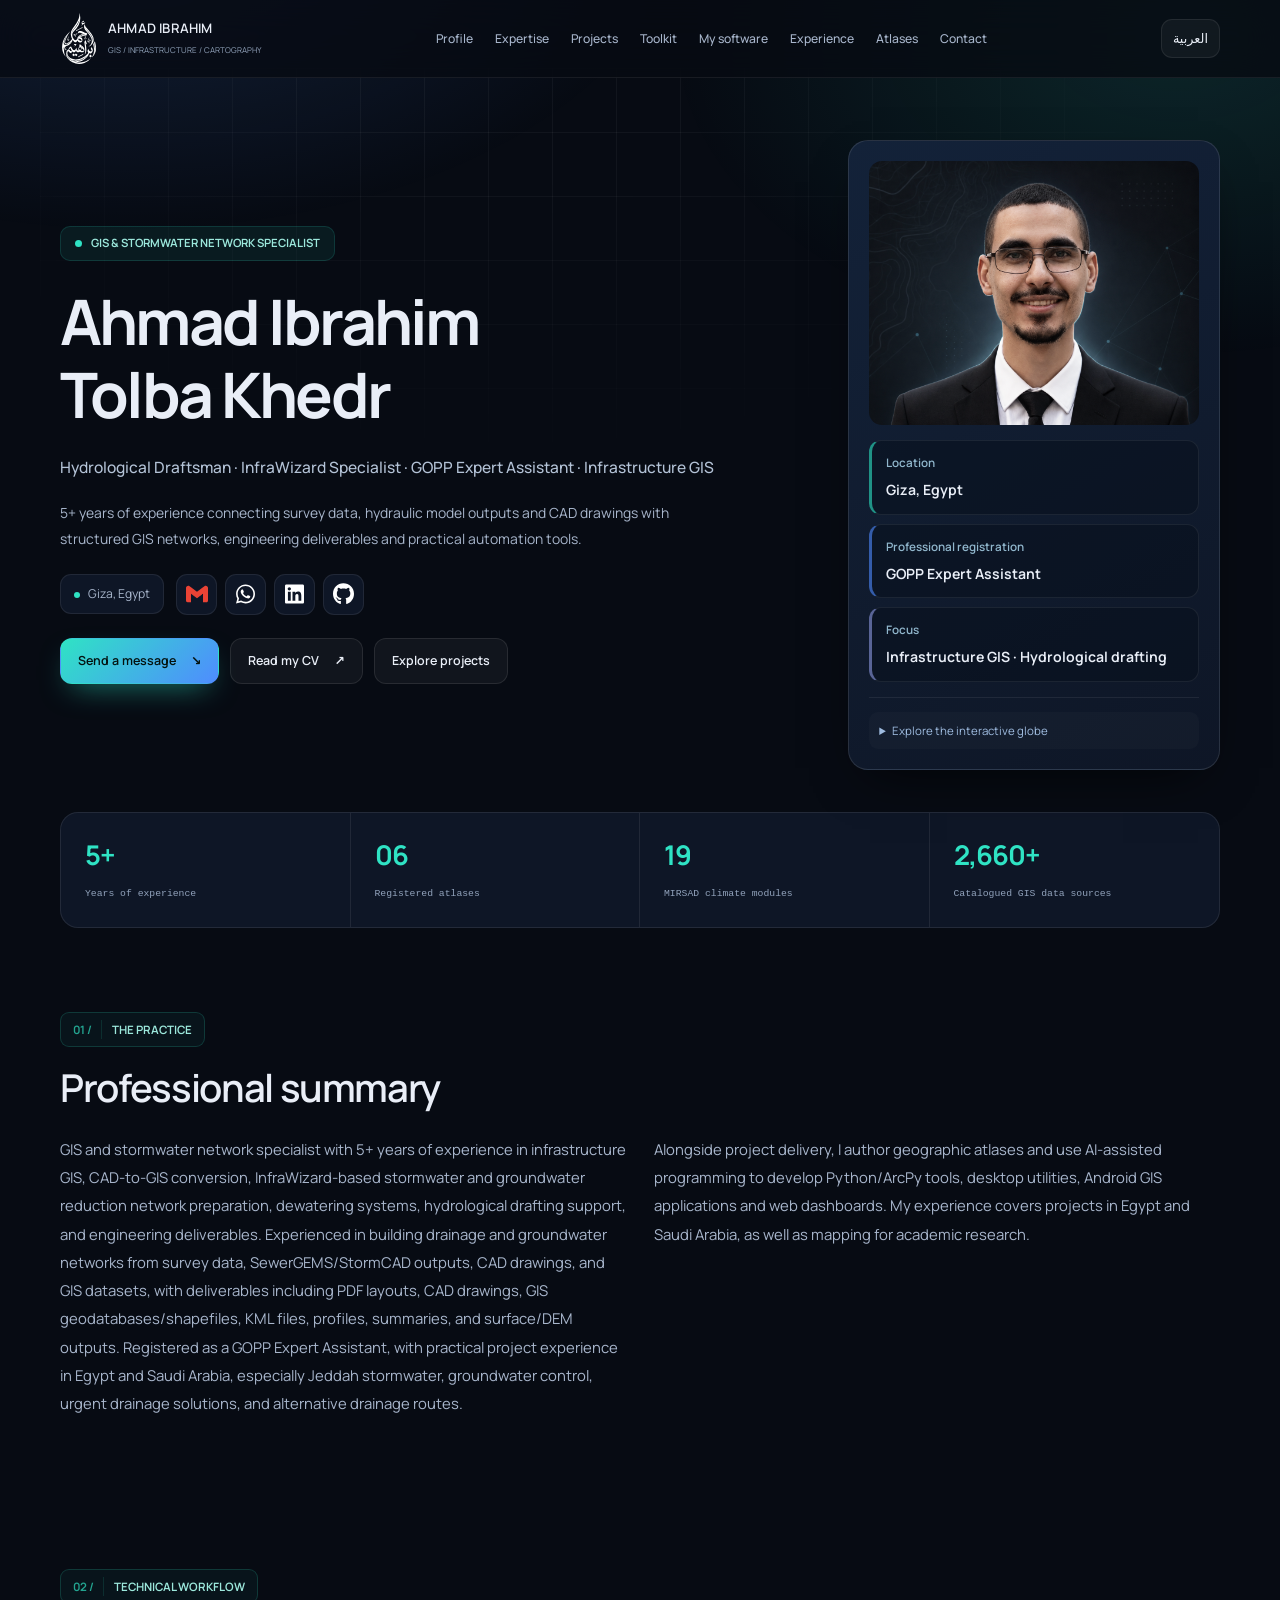
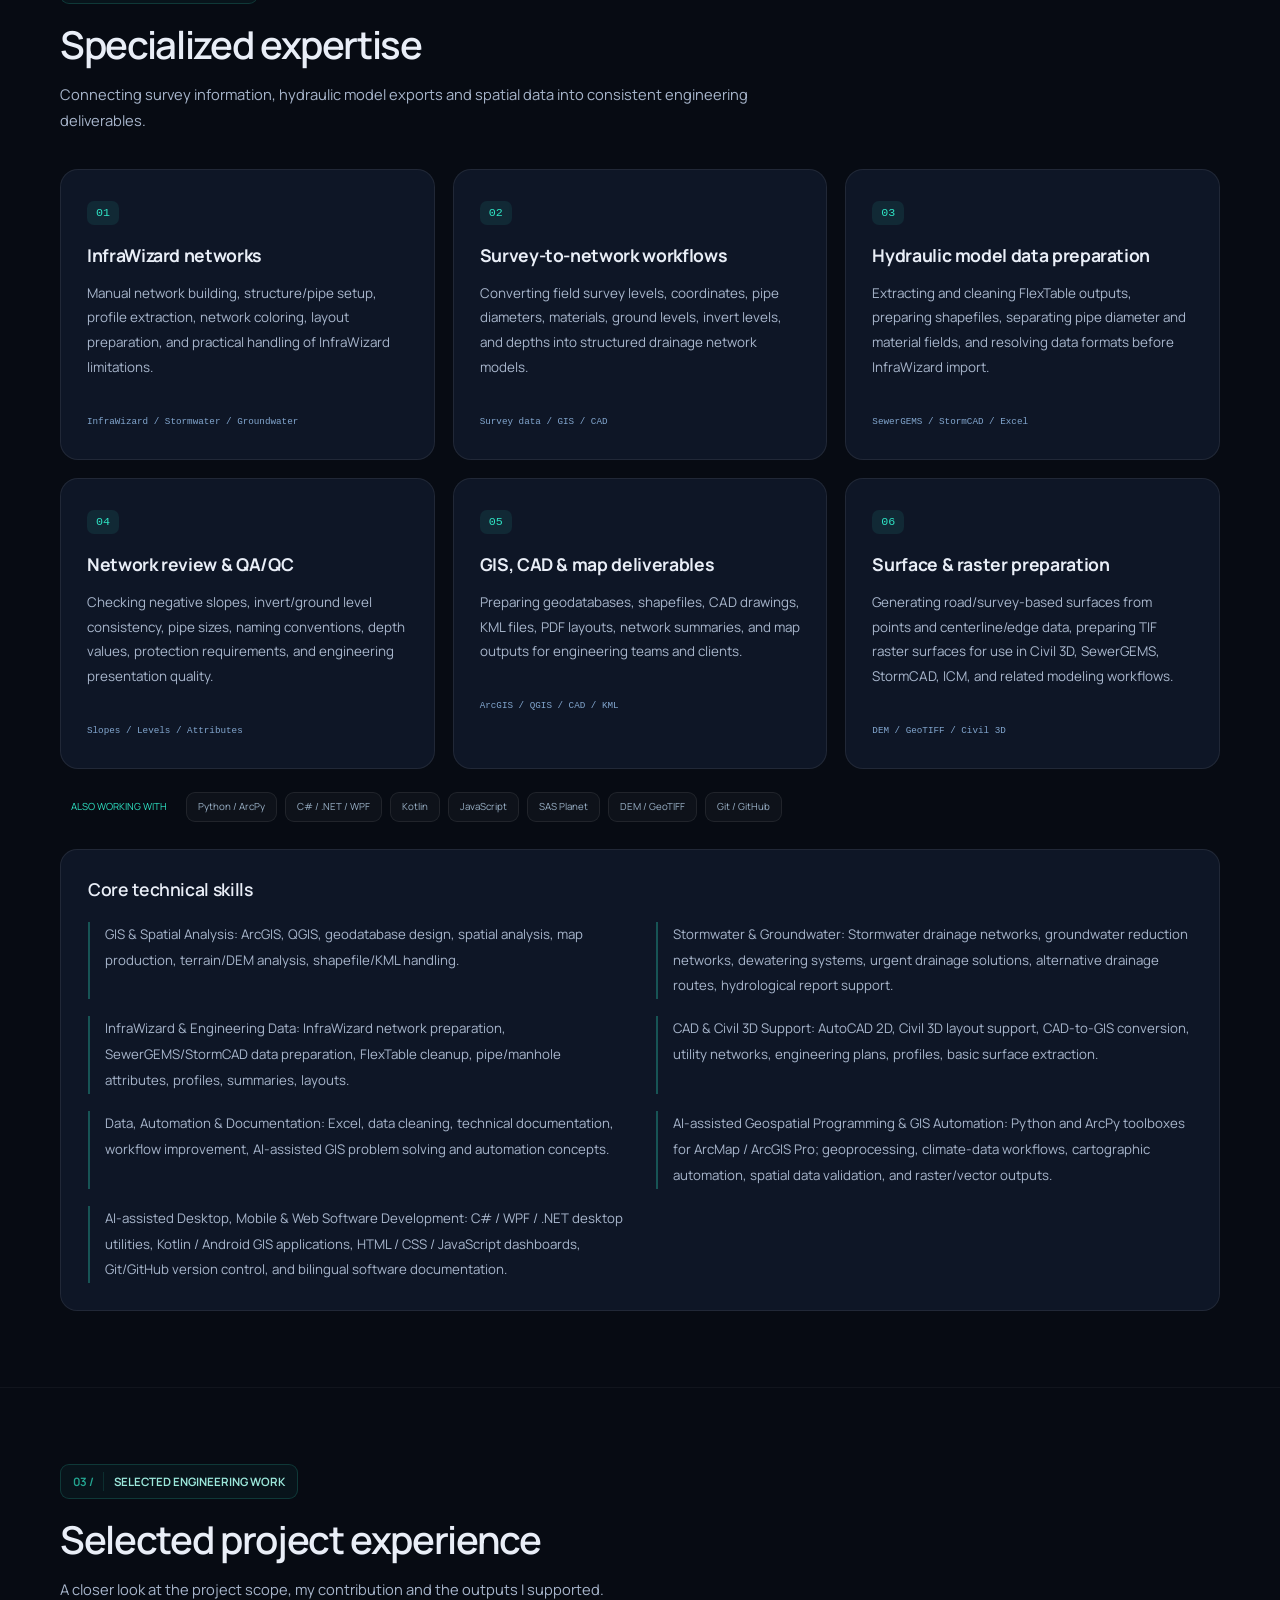
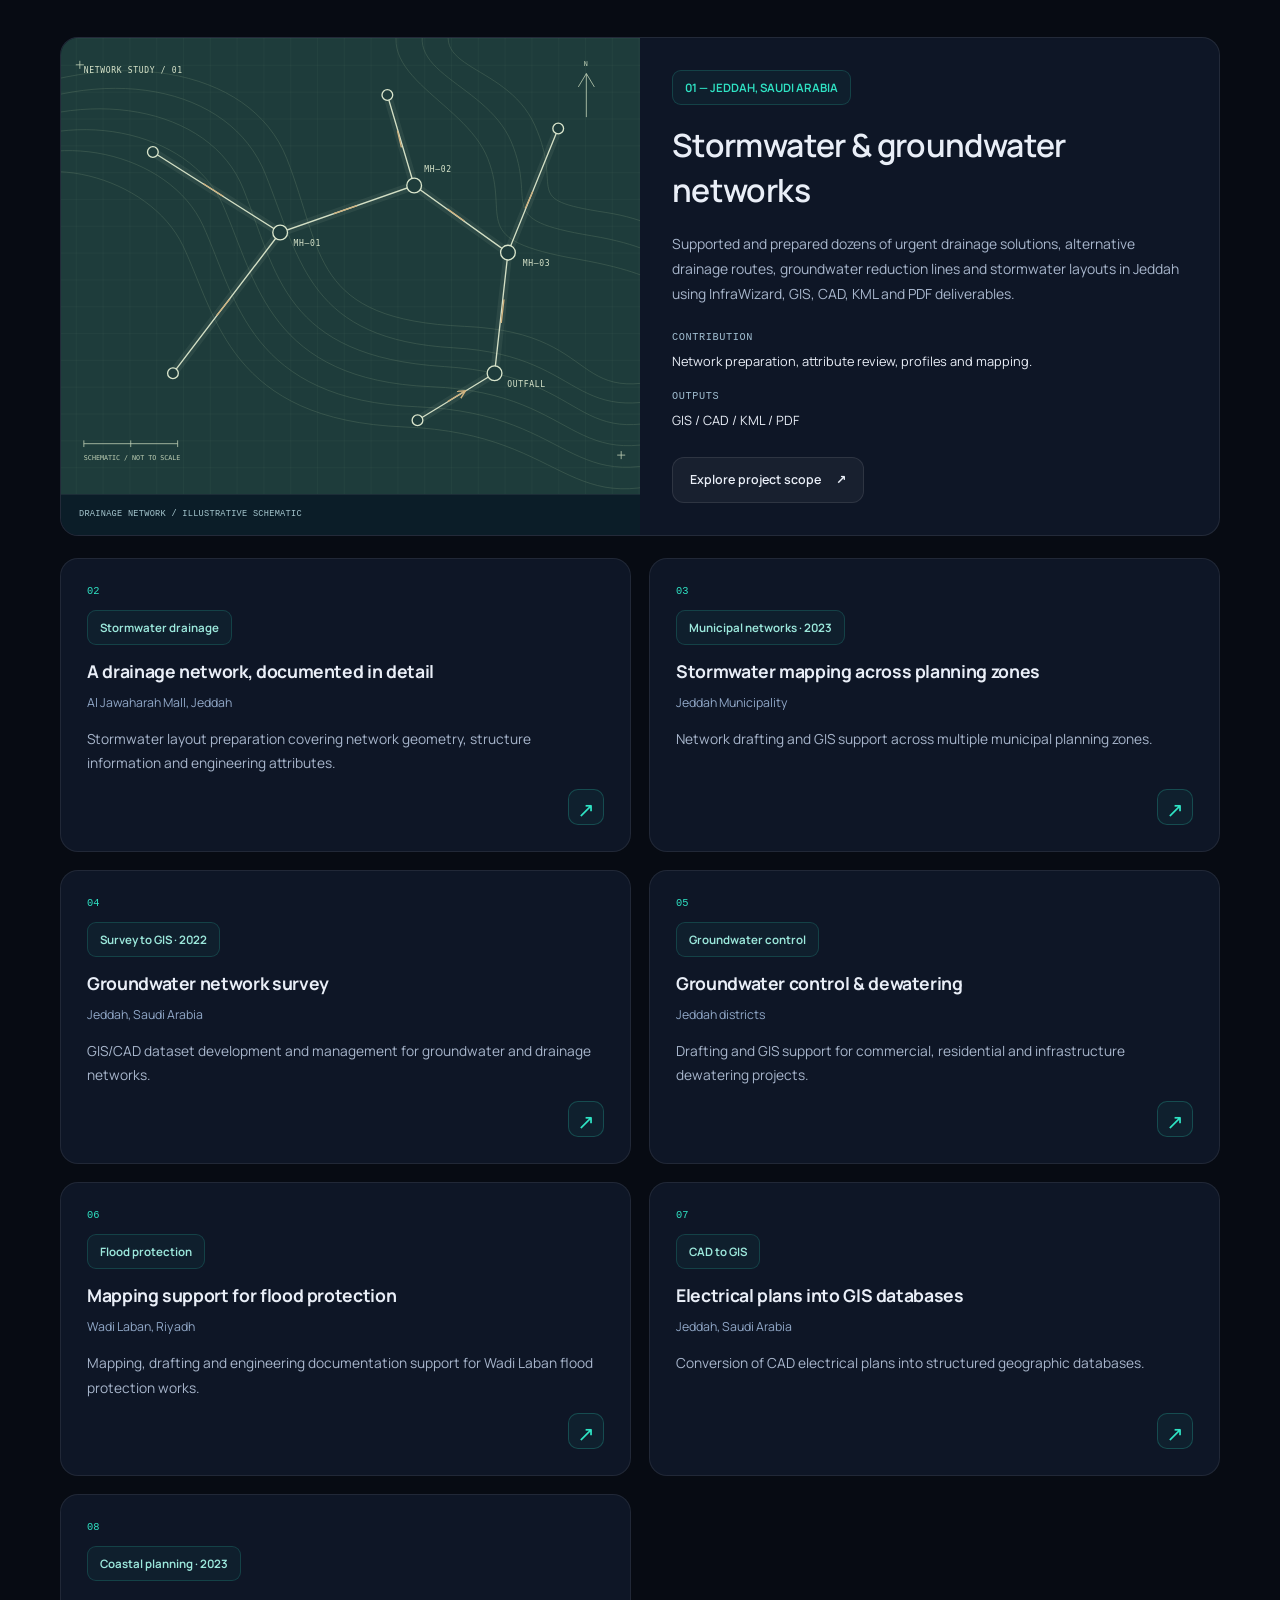
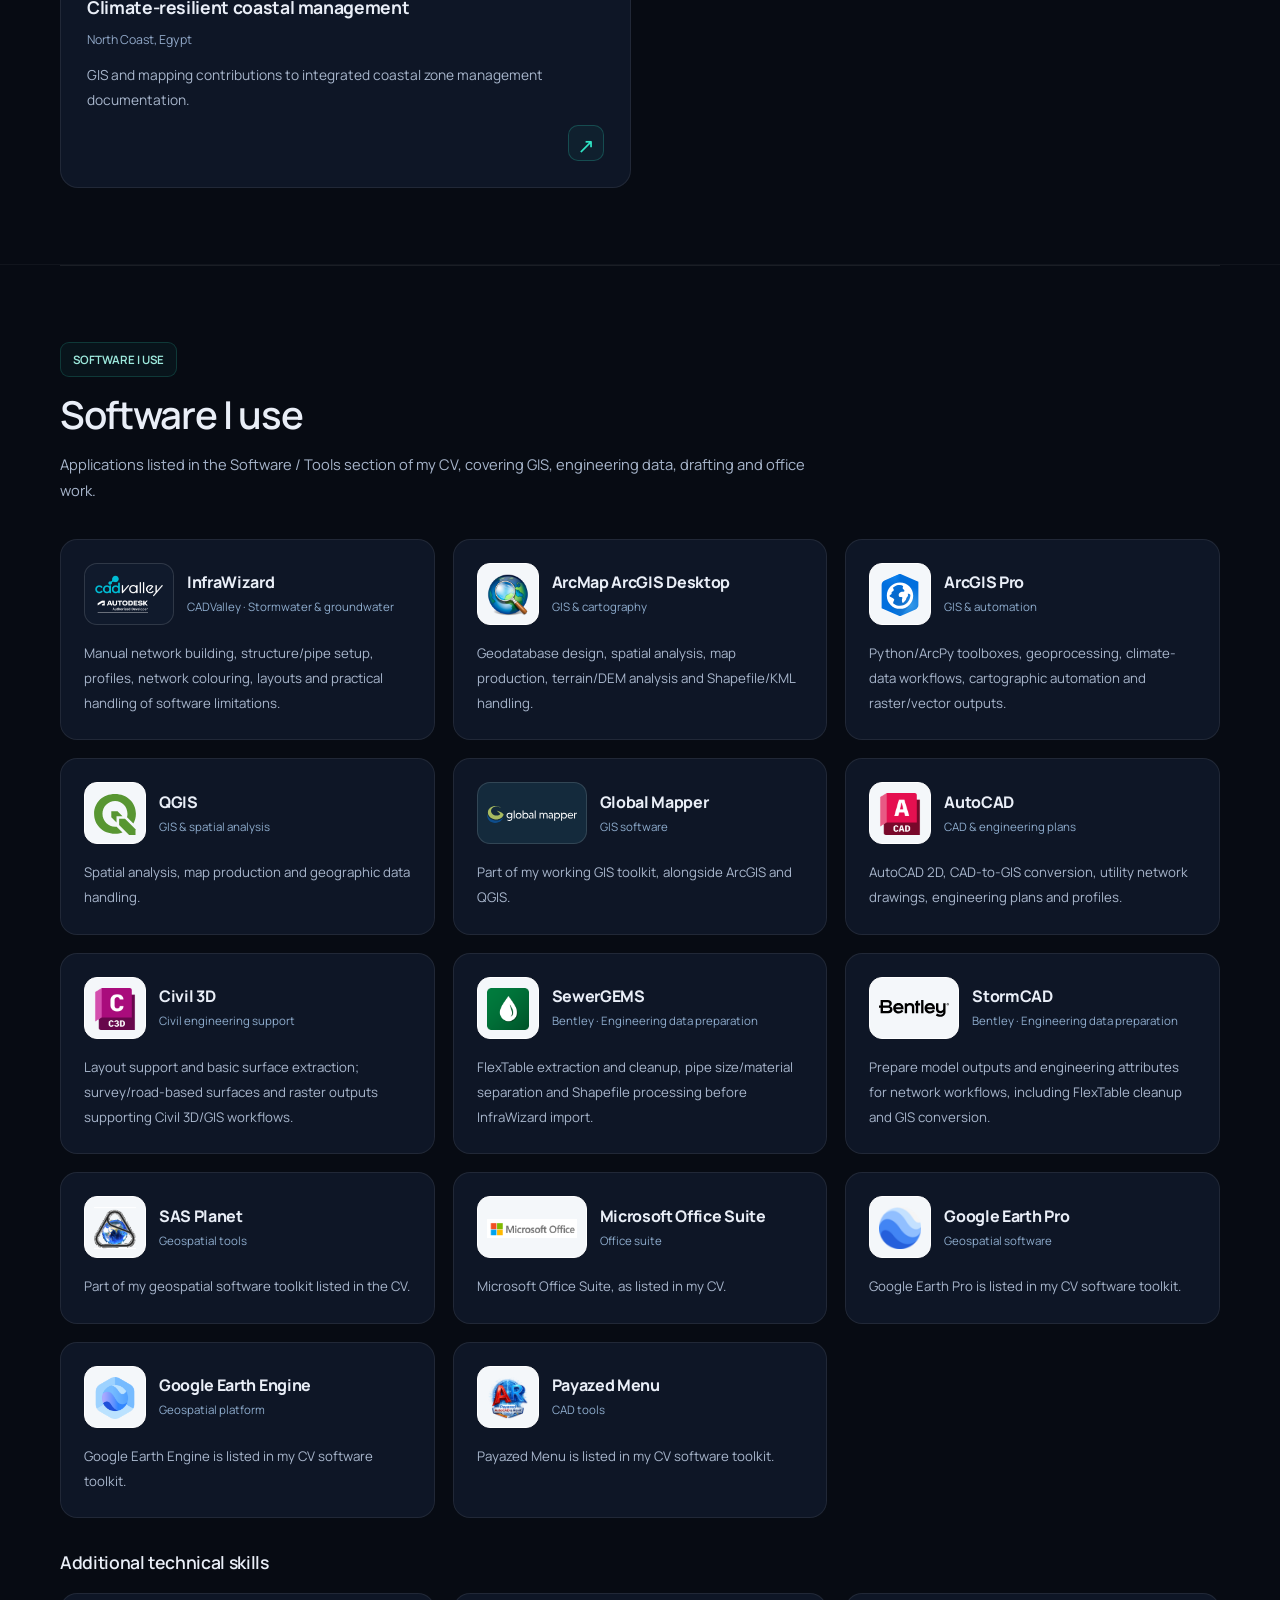
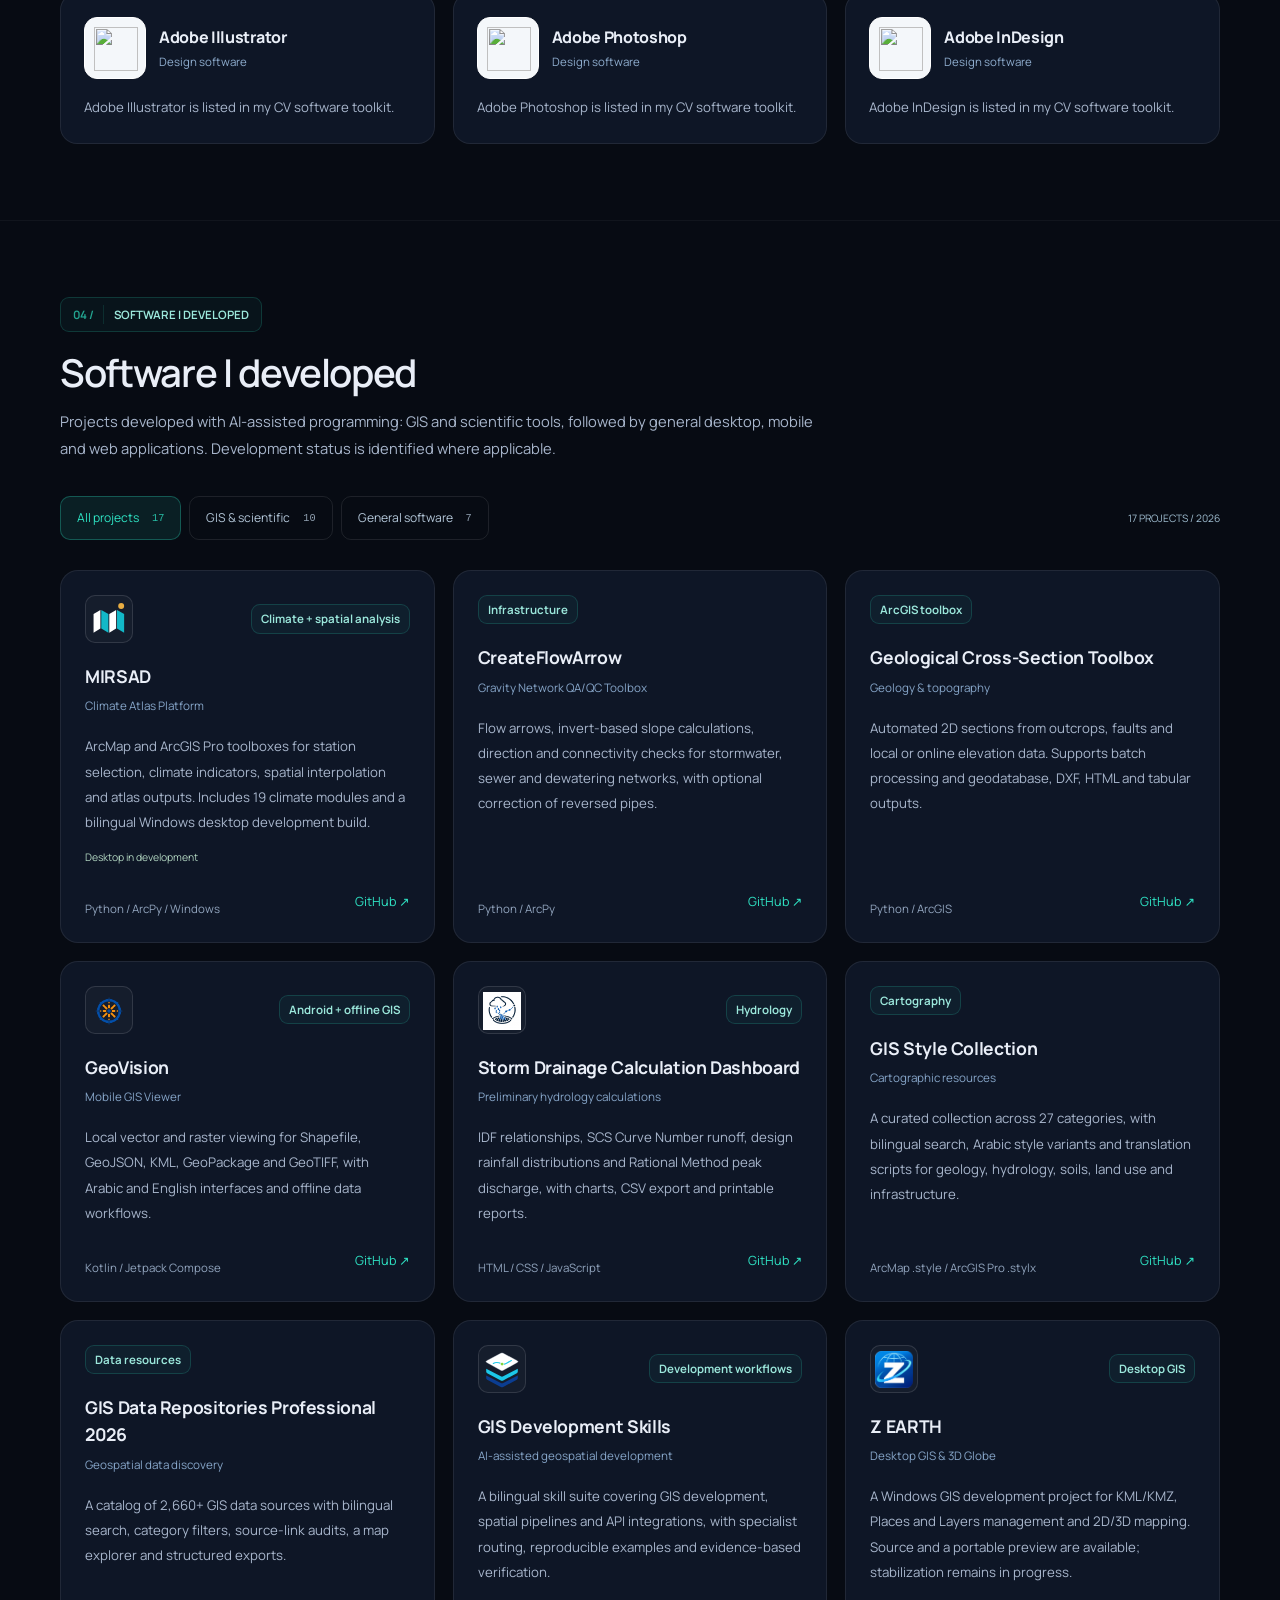
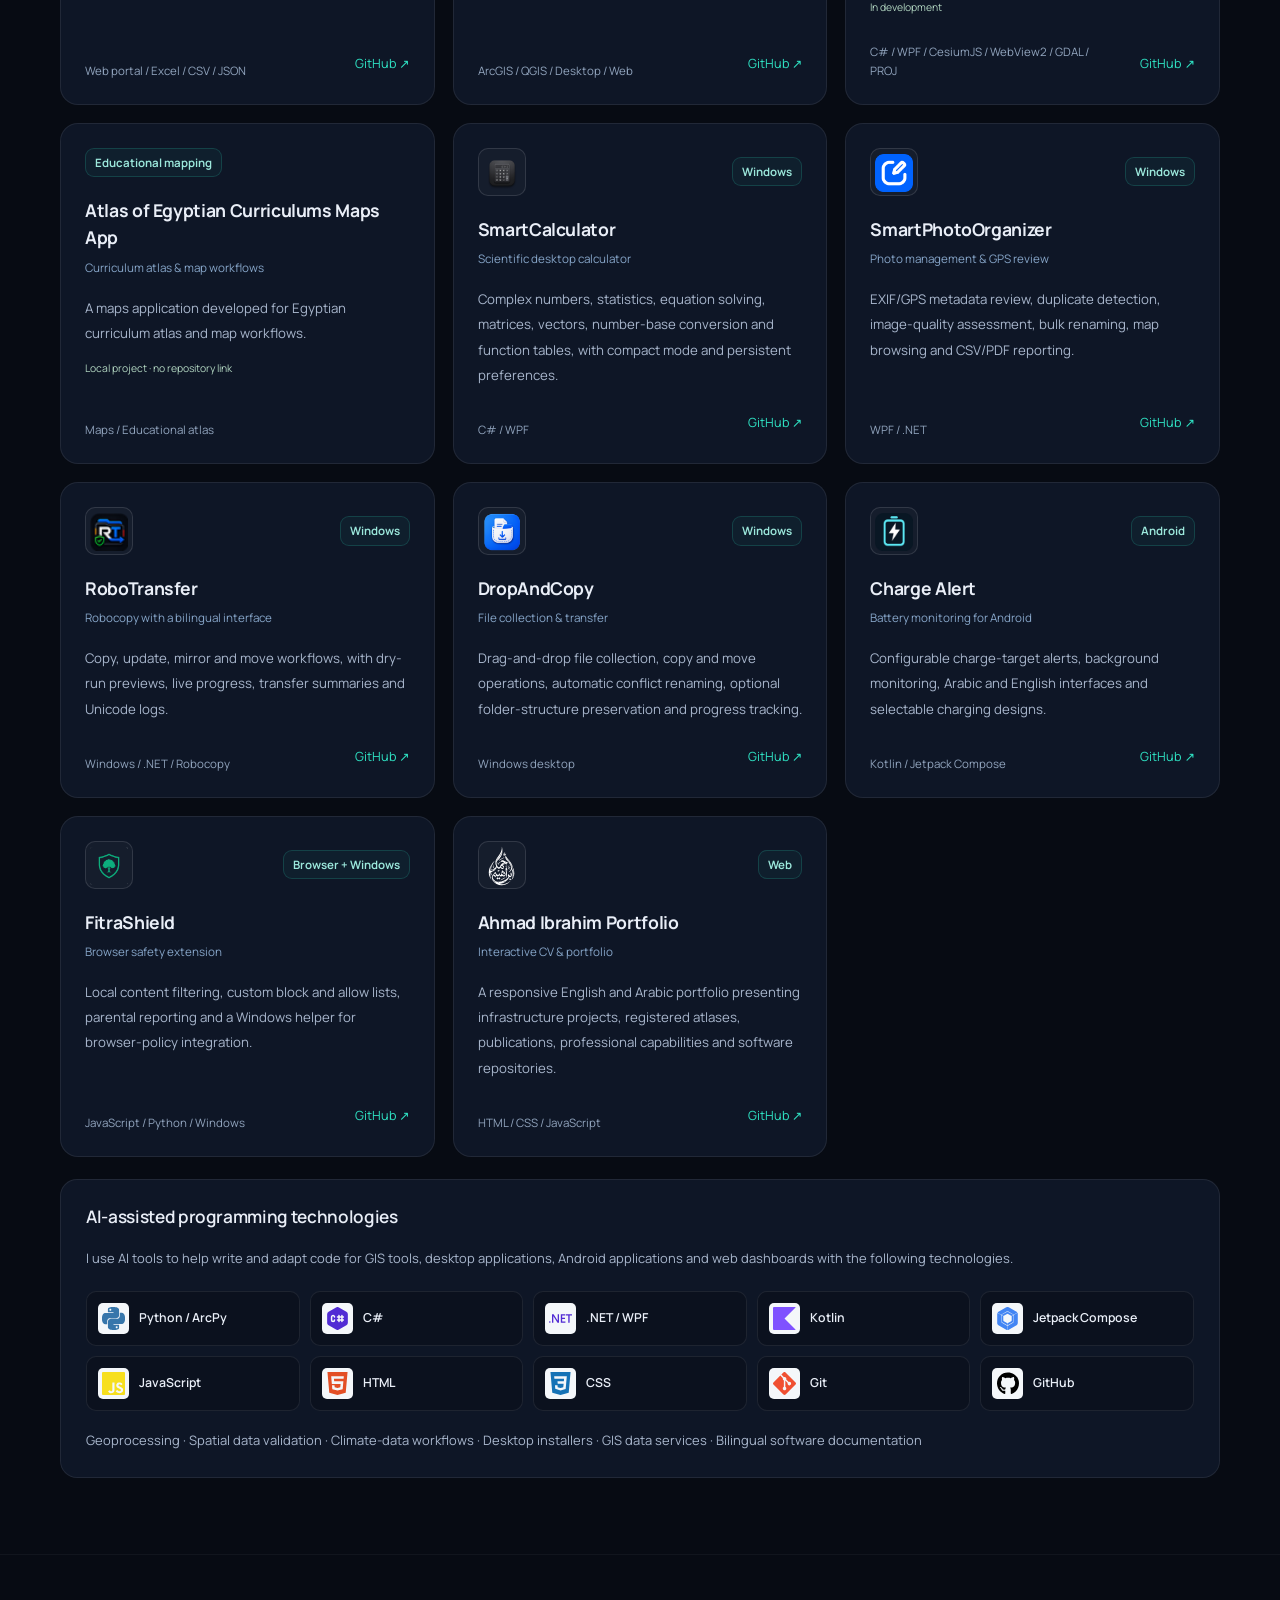
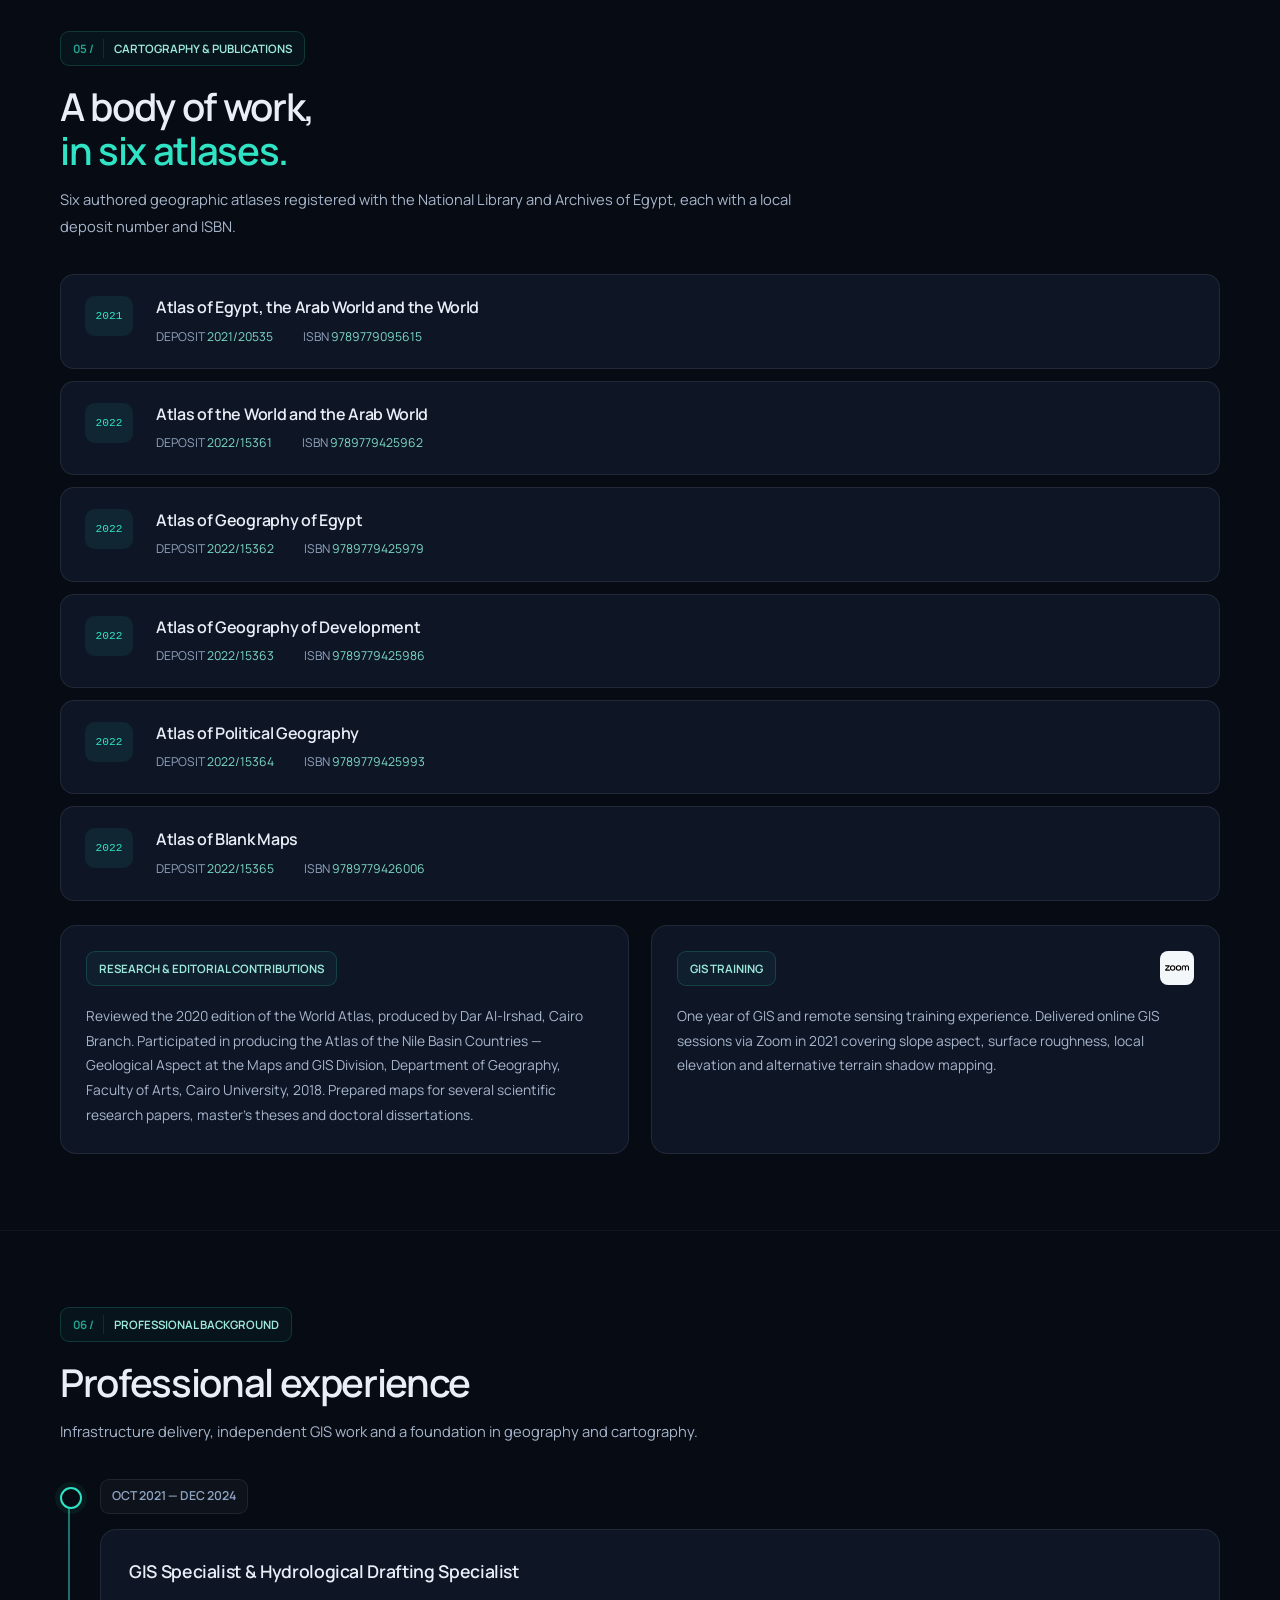
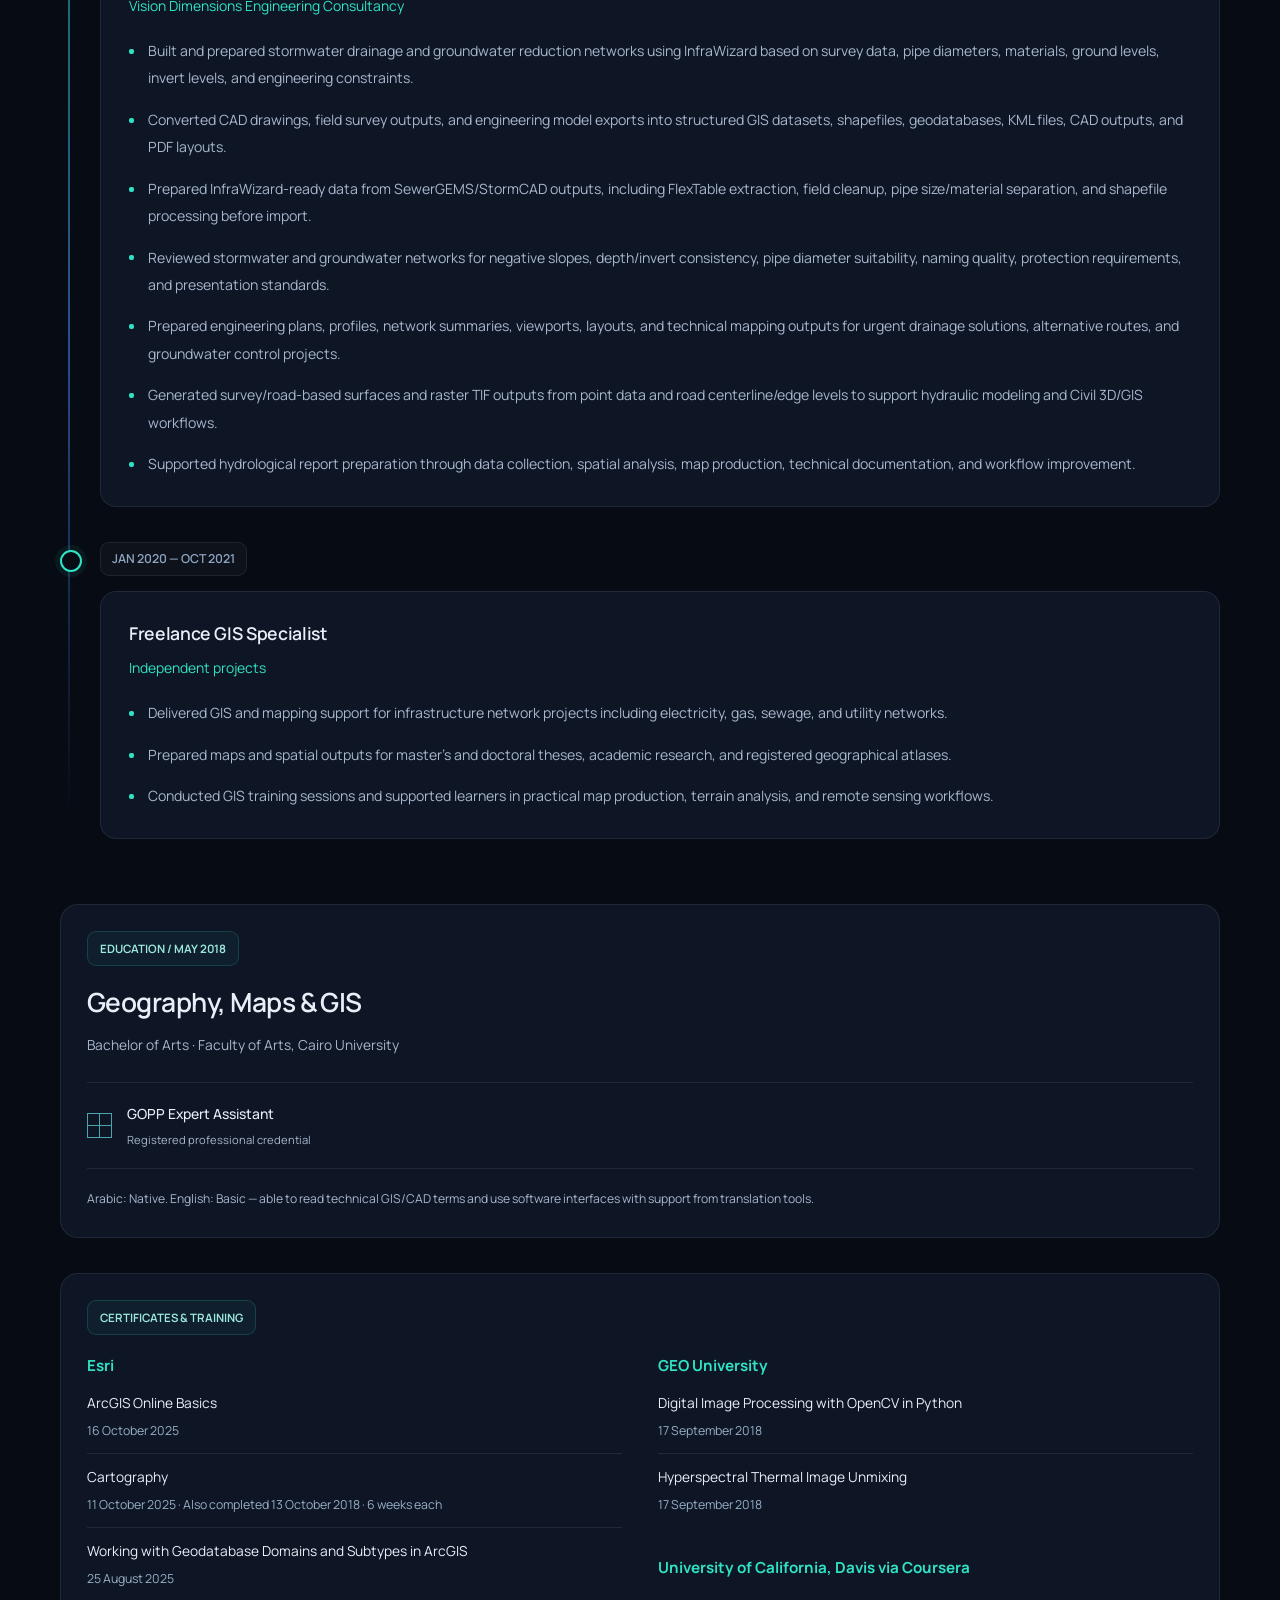
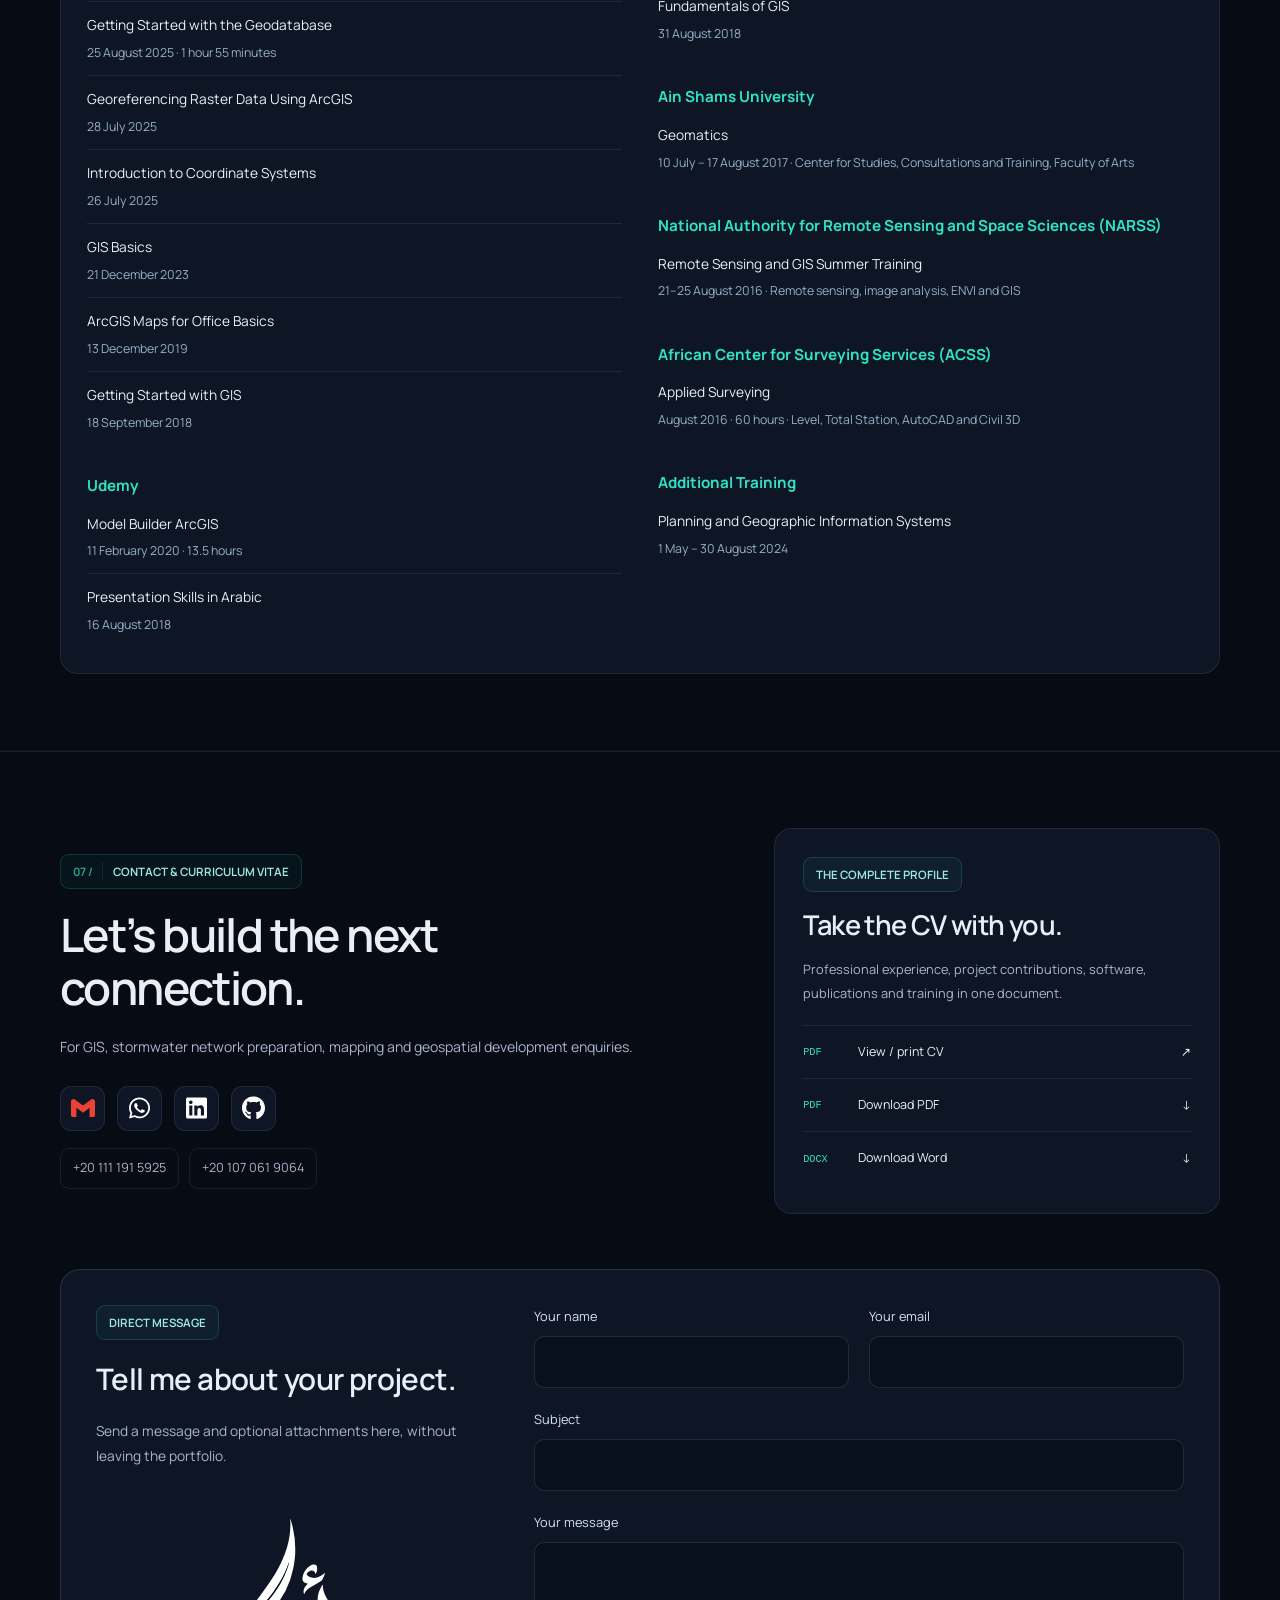
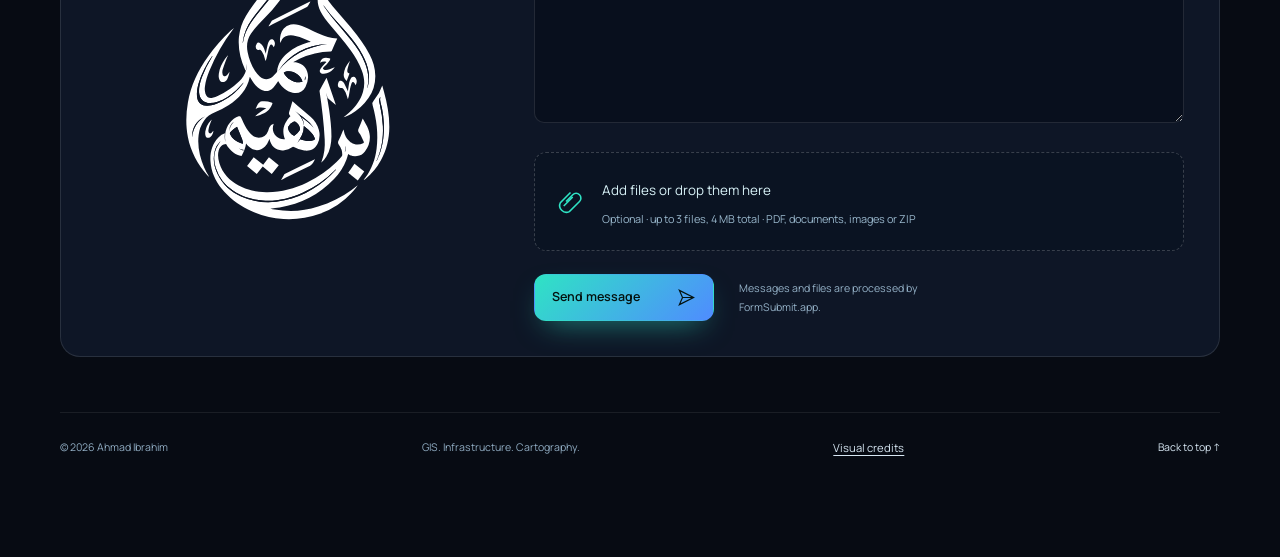
==== index.html @ fc246389 "Host official portfolio and CV in profile repository with CV-aligned software and verified logos" ====
<!doctype html>
<html lang="en" dir="ltr">
<head>
<meta charset="utf-8">
<meta name="viewport" content="width=device-width, initial-scale=1">
<title>Ahmad Ibrahim — GIS, Stormwater &amp; Geospatial Development</title>
<meta name="description" content="The professional portfolio of Ahmad Ibrahim: infrastructure GIS, stormwater networks, hydrological drafting, geospatial software and six registered geographic atlases. Egypt and Saudi Arabia.">
<meta name="author" content="Ahmad Ibrahim">
<meta name="theme-color" content="#070b13">
<link rel="canonical" href="https://ahmadibrahim4geo.github.io/ahmadibrahim4geo/">
<meta property="og:title" content="Ahmad Ibrahim — GIS, Stormwater &amp; Geospatial Development">
<meta property="og:description" content="From survey data to infrastructure networks, geographic atlases and GIS software. Explore the work of Ahmad Ibrahim.">
<meta property="og:type" content="website">
<meta property="og:url" content="https://ahmadibrahim4geo.github.io/ahmadibrahim4geo/">
<meta property="og:image" content="https://ahmadibrahim4geo.github.io/ahmadibrahim4geo/assets/ahmad-ibrahim.png">
<link rel="icon" href="assets/favicon.svg" type="image/svg+xml">
<link rel="preconnect" href="https://fonts.googleapis.com">
<link rel="preconnect" href="https://fonts.gstatic.com" crossorigin>
<link href="https://fonts.googleapis.com/css2?family=Cairo:wght@400;500;600;700;800&amp;family=Manrope:wght@400;500;600;700;800&amp;display=swap" rel="stylesheet">
<link rel="stylesheet" href="styles.css?v=dark-gis-2">
<script>try{const l=localStorage.getItem('portfolio-lang');document.documentElement.lang=l==='ar'?'ar':'en';document.documentElement.dir=l==='ar'?'rtl':'ltr';}catch{}</script><script src="portfolio-data.js?v=cv-workspace-4" defer></script><script src="app.js?v=official-profile-2026-4" defer></script>
<script type="application/ld+json">{"@context":"https://schema.org","@type":"Person","name":"Ahmad Ibrahim","alternateName":"Ahmad Ibrahim Tolba Khedr","jobTitle":"GIS & Stormwater Network Specialist | Hydrological Draftsman","url":"https://ahmadibrahim4geo.github.io/ahmadibrahim4geo/","email":"mailto:ahmadibrahim.geo@gmail.com","address":{"@type":"PostalAddress","addressLocality":"Giza","addressCountry":"Egypt"},"sameAs":["https://github.com/ahmadibrahim4geo","https://linkedin.com/in/ahmadibrahim4geo"],"knowsAbout":["Infrastructure GIS","Stormwater networks","Hydrological drafting","InfraWizard","ArcGIS","CAD-to-GIS","Cartography","Geospatial software development"]}</script>
<script src="site-effects.js?v=reference-1" defer></script><script src="contact-config.js?v=dark-gis-3" defer></script><script src="contact.js?v=dark-gis-3" defer></script>
<link rel="stylesheet" href="atlas-theme.css?v=cv-workspace-4">
<link rel="stylesheet" href="portfolio-refinements.css?v=official-profile-2026-4">
<script src="assets/vendor/d3.v7.min.js" defer></script><script src="globe.js?v=atlas-1" defer></script>
</head>
<body>
<a class="skip-link" href="#main"><span data-en="Skip to content" data-ar="انتقل إلى المحتوى">Skip to content</span></a><header class="site-header"><a class="brand" href="#home" aria-label="Ahmad Ibrahim — home"><img class="signature" src="assets/ahmad-signature-vector.svg" alt="" width="302" height="439"><span>AHMAD IBRAHIM<small data-en="GIS / INFRASTRUCTURE / CARTOGRAPHY" data-ar="نظم المعلومات الجغرافية / البنية التحتية / الخرائط">GIS / INFRASTRUCTURE / CARTOGRAPHY</small></span></a><nav id="primary-nav" aria-label="Primary navigation"><a href="#about"><span data-en="Profile" data-ar="نبذة">Profile</span></a><a href="#expertise"><span data-en="Expertise" data-ar="التخصصات">Expertise</span></a><a href="#projects"><span data-en="Projects" data-ar="المشاريع">Projects</span></a><a href="#software-workspace"><span data-en="Toolkit" data-ar="أدوات العمل">Toolkit</span></a><a href="#tools-2026"><span data-en="My software" data-ar="برمجياتي">My software</span></a><a href="#experience"><span data-en="Experience" data-ar="الخبرات">Experience</span></a><a href="#publications"><span data-en="Atlases" data-ar="الأطالس">Atlases</span></a><a href="#contact"><span data-en="Contact" data-ar="تواصل">Contact</span></a></nav><div class="header-actions">
<button id="language-toggle" class="language-toggle" type="button" aria-label="Switch to Arabic" lang="ar">العربية</button><a class="header-contact" href="#contact"><span data-en="Get in touch" data-ar="للتواصل">Get in touch</span><span aria-hidden="true">↗</span></a><button id="menu-toggle" class="menu-toggle" type="button" aria-label="Open navigation" aria-expanded="false" aria-controls="primary-nav"><span></span><span></span></button>
</div>
<div class="scroll-progress" aria-hidden="true"></div></header><main id="main"><section id="home" class="hero wrap" aria-labelledby="hero-title"><div class="hero-copy">
<p class="eyebrow" data-en="GIS &amp; STORMWATER NETWORK SPECIALIST" data-ar="أخصائي GIS وشبكات تصريف الأمطار">GIS &amp; STORMWATER NETWORK SPECIALIST</p>
<h1 id="hero-title">
<span data-en="Ahmad Ibrahim" data-ar="أحمد إبراهيم">Ahmad Ibrahim</span><br><span data-en="Tolba Khedr" data-ar="طلبة خضر" class="surname">Tolba Khedr</span>
</h1>
<p data-en="Hydrological Draftsman · InfraWizard Specialist · GOPP Expert Assistant · Infrastructure GIS" data-ar="رسام هيدرولوجي · متخصص InfraWizard · مساعد خبير بالهيئة العامة للتخطيط العمراني · GIS للبنية التحتية" class="hero-role">Hydrological Draftsman · InfraWizard Specialist · GOPP Expert Assistant · Infrastructure GIS</p>
<p data-en="5+ years of experience connecting survey data, hydraulic model outputs and CAD drawings with structured GIS networks, engineering deliverables and practical automation tools." data-ar="خبرة تتجاوز 5 سنوات في ربط البيانات المساحية ومخرجات النماذج الهيدروليكية ورسومات CAD بشبكات GIS منظمة وتسليمات هندسية وأدوات أتمتة عملية." class="hero-intro">5+ years of experience connecting survey data, hydraulic model outputs and CAD drawings with structured GIS networks, engineering deliverables and practical automation tools.</p>
<div class="hero-quick-links">
<span data-en="Giza, Egypt" data-ar="الجيزة، مصر" class="location-chip">Giza, Egypt</span><div class="hero-social-links">
<a href="mailto:ahmadibrahim.geo@gmail.com" aria-label="Email Ahmad Ibrahim" title="Email Ahmad Ibrahim"><img class="social-brand-icon gmail-mark" src="assets/brands/gmail.svg" alt="" width="24" height="24"></a><a href="https://wa.me/201111915925" aria-label="WhatsApp" title="WhatsApp" target="_blank" rel="noopener noreferrer"><img class="social-brand-icon whatsapp-mark" src="assets/brands/whatsapp.svg" alt="" width="24" height="24"></a><a href="https://www.linkedin.com/in/ahmadibrahim4geo" aria-label="LinkedIn profile" title="LinkedIn profile" target="_blank" rel="noopener noreferrer"><img class="social-brand-icon linkedin-mark" src="assets/brands/linkedin.svg" alt="" width="24" height="24"></a><a href="https://github.com/ahmadibrahim4geo" aria-label="GitHub profile" title="GitHub profile" target="_blank" rel="noopener noreferrer"><img class="social-brand-icon github-mark" src="assets/brands/github.svg" alt="" width="24" height="24"></a>
</div>
</div>
<div class="hero-actions">
<a class="button solid" href="#contact"><span data-en="Send a message" data-ar="أرسل رسالة">Send a message</span><span aria-hidden="true">↘</span></a><a class="text-link" href="assets/Ahmad_Ibrahim_CV_Final_Improved.pdf?v=6c3df8c0cb" target="_blank" rel="noopener" type="application/pdf"><span data-en="Read my CV" data-ar="عرض سيرتي الذاتية">Read my CV</span><span aria-hidden="true">↗</span></a>
<a href="#projects" class="button secondary"><span data-en="Explore projects" data-ar="استكشف المشاريع">Explore projects</span></a>
</div>
</div>
<div class="profile-card">
<img class="portrait" src="assets/ahmad-ibrahim.png" alt="Ahmad Ibrahim" width="1122" height="1402" fetchpriority="high"><div class="profile-details"><div class="profile-info location-info"><span class="profile-label" data-en="Location" data-ar="مقر الإقامة">Location</span><strong data-en="Giza, Egypt" data-ar="الجيزة، مصر">Giza, Egypt</strong></div><div class="profile-info credential-info"><span class="profile-label" data-en="Professional registration" data-ar="الاعتماد المهني">Professional registration</span><strong data-en="GOPP Expert Assistant" data-ar="مساعد خبير بالهيئة العامة للتخطيط العمراني">GOPP Expert Assistant</strong></div><div class="profile-info specialty-info"><span class="profile-label" data-en="Focus" data-ar="مجال العمل">Focus</span><strong data-en="Infrastructure GIS · Hydrological drafting" data-ar="GIS للبنية التحتية · الرسم الهيدرولوجي">Infrastructure GIS · Hydrological drafting</strong></div></div>
<details class="globe-explorer"><summary><span data-en="Explore the interactive globe" data-ar="استكشف الكرة الأرضية التفاعلية">Explore the interactive globe</span></summary><div class="hero-visual globe-scene">
  <div class="globe-overline">
<span data-en="A GEOGRAPHIC PERSPECTIVE" data-ar="رؤية جغرافية">A GEOGRAPHIC PERSPECTIVE</span><span>01 / AI</span>
</div>
  <div class="globe-stage">
<img class="globe-fallback" src="assets/maps/globe.svg" width="700" height="700" alt="Orthographic world map centred on Egypt and Saudi Arabia"><canvas id="portfolio-globe" width="700" height="700" tabindex="0" role="img" aria-label="Interactive world globe. Drag or use arrow keys to rotate."></canvas><span class="globe-axis axis-north" aria-hidden="true">N</span><span class="globe-axis axis-east" aria-hidden="true">E</span>
</div>
  <div class="globe-controls">
<span data-en="Drag to explore" data-ar="اسحب لاستكشاف الكرة الأرضية">Drag to explore</span><button id="motion-toggle" type="button" aria-pressed="false" aria-label="Pause rotation"><svg viewbox="0 0 24 24" aria-hidden="true"><path d="M9 5v14M15 5v14"></path></svg></button><button id="globe-reset" type="button" aria-label="Reset globe view"><svg viewbox="0 0 24 24" aria-hidden="true"><path d="M4 10a8 8 0 1 1 0 6M4 4v6h6"></path></svg></button>
</div>
  </div></details>
</div>
</section><div class="facts-strip"><div class="wrap facts-grid">
<div>
<strong dir="ltr">5+</strong><span data-en="Years of experience" data-ar="سنوات من الخبرة">Years of experience</span>
</div>
<div>
<strong dir="ltr">06</strong><span data-en="Registered atlases" data-ar="أطالس مسجلة">Registered atlases</span>
</div>
<div>
<strong dir="ltr">19</strong><span data-en="MIRSAD climate modules" data-ar="حزمة مناخية في MIRSAD">MIRSAD climate modules</span>
</div>
<div>
<strong dir="ltr">2,660+</strong><span data-en="Catalogued GIS data sources" data-ar="مصدر بيانات GIS في الدليل">Catalogued GIS data sources</span>
</div>
</div></div>
<section id="about" class="wrap section about-section"><div class="section-index">
<span>01 /</span><span data-en="THE PRACTICE" data-ar="مجالات العمل">THE PRACTICE</span>
</div>
<div class="about-main">
<h2 data-en="Professional summary" data-ar="نبذة مهنية">Professional summary</h2>
<div class="about-columns">
<p data-en="GIS and stormwater network specialist with 5+ years of experience in infrastructure GIS, CAD-to-GIS conversion, InfraWizard-based stormwater and groundwater reduction network preparation, dewatering systems, hydrological drafting support, and engineering deliverables. Experienced in building drainage and groundwater networks from survey data, SewerGEMS/StormCAD outputs, CAD drawings, and GIS datasets, with deliverables including PDF layouts, CAD drawings, GIS geodatabases/shapefiles, KML files, profiles, summaries, and surface/DEM outputs. Registered as a GOPP Expert Assistant, with practical project experience in Egypt and Saudi Arabia, especially Jeddah stormwater, groundwater control, urgent drainage solutions, and alternative drainage routes." data-ar="أخصائي نظم معلومات جغرافية وشبكات تصريف الأمطار بخبرة تتجاوز 5 سنوات في GIS للبنية التحتية وتحويل CAD إلى GIS وإعداد شبكات الأمطار وخفض المياه الجوفية باستخدام InfraWizard وأنظمة النزح ودعم الرسم الهيدرولوجي والتسليمات الهندسية. لدي خبرة في بناء شبكات التصريف والمياه الجوفية من البيانات المساحية ومخرجات SewerGEMS وStormCAD ورسومات CAD وبيانات GIS، مع تسليمات تشمل لوحات PDF ورسومات CAD وقواعد البيانات الجغرافية وShapefile وKML والقطاعات والملخصات ومخرجات الأسطح وDEM. مسجل بصفة مساعد خبير بالهيئة العامة للتخطيط العمراني، مع خبرة عملية في مصر والسعودية، وخاصة تصريف الأمطار والتحكم في المياه الجوفية والحلول العاجلة والمسارات البديلة للتصريف في جدة.">GIS and stormwater network specialist with 5+ years of experience in infrastructure GIS, CAD-to-GIS conversion, InfraWizard-based stormwater and groundwater reduction network preparation, dewatering systems, hydrological drafting support, and engineering deliverables. Experienced in building drainage and groundwater networks from survey data, SewerGEMS/StormCAD outputs, CAD drawings, and GIS datasets, with deliverables including PDF layouts, CAD drawings, GIS geodatabases/shapefiles, KML files, profiles, summaries, and surface/DEM outputs. Registered as a GOPP Expert Assistant, with practical project experience in Egypt and Saudi Arabia, especially Jeddah stormwater, groundwater control, urgent drainage solutions, and alternative drainage routes.</p>
<p data-en="Alongside project delivery, I author geographic atlases and use AI-assisted programming to develop Python/ArcPy tools, desktop utilities, Android GIS applications and web dashboards. My experience covers projects in Egypt and Saudi Arabia, as well as mapping for academic research." data-ar="إلى جانب تسليمات المشاريع، أؤلف الأطالس الجغرافية وأستخدم البرمجة بمساعدة الذكاء الاصطناعي لتطوير أدوات Python وArcPy وبرامج سطح المكتب وتطبيقات GIS لأندرويد ولوحات الويب. تشمل خبرتي مشاريع في مصر والسعودية وإعداد خرائط للأبحاث العلمية.">Alongside project delivery, I author geographic atlases and use AI-assisted programming to develop Python/ArcPy tools, desktop utilities, Android GIS applications and web dashboards. My experience covers projects in Egypt and Saudi Arabia, as well as mapping for academic research.</p>
</div>
</div></section><section id="expertise" class="wrap section method-section"><span id="services" class="anchor-alias"></span><div class="section-heading">
<div>
<div class="section-index">
<span>02 /</span><span data-en="TECHNICAL WORKFLOW" data-ar="سير العمل الفني">TECHNICAL WORKFLOW</span>
</div>
<h2 data-en="Specialized expertise" data-ar="مجالات التخصص">Specialized expertise</h2>
</div>
<p data-en="Connecting survey information, hydraulic model exports and spatial data into consistent engineering deliverables." data-ar="ربط المعلومات المساحية ومخرجات النماذج الهيدروليكية والبيانات المكانية بمخرجات هندسية متسقة.">Connecting survey information, hydraulic model exports and spatial data into consistent engineering deliverables.</p>
</div>
<div class="workflow expertise-grid">
<article><span class="step-number">01</span><h3 data-en="InfraWizard networks" data-ar="شبكات InfraWizard">InfraWizard networks</h3>
<p data-en="Manual network building, structure/pipe setup, profile extraction, network coloring, layout preparation, and practical handling of InfraWizard limitations." data-ar="بناء الشبكات يدويًا وإعداد المنشآت والمواسير واستخراج القطاعات وتلوين الشبكات وإعداد اللوحات والتعامل العملي مع قيود InfraWizard.">Manual network building, structure/pipe setup, profile extraction, network coloring, layout preparation, and practical handling of InfraWizard limitations.</p>
<small>InfraWizard / Stormwater / Groundwater</small></article><article><span class="step-number">02</span><h3 data-en="Survey-to-network workflows" data-ar="من الرفع المساحي إلى الشبكة">Survey-to-network workflows</h3>
<p data-en="Converting field survey levels, coordinates, pipe diameters, materials, ground levels, invert levels, and depths into structured drainage network models." data-ar="تحويل مناسيب الرفع المساحي والإحداثيات وأقطار المواسير وخاماتها ومناسيب الأرض والقاع والأعماق إلى نماذج شبكات تصريف منظمة.">Converting field survey levels, coordinates, pipe diameters, materials, ground levels, invert levels, and depths into structured drainage network models.</p>
<small>Survey data / GIS / CAD</small></article><article><span class="step-number">03</span><h3 data-en="Hydraulic model data preparation" data-ar="تجهيز بيانات النماذج الهيدروليكية">Hydraulic model data preparation</h3>
<p data-en="Extracting and cleaning FlexTable outputs, preparing shapefiles, separating pipe diameter and material fields, and resolving data formats before InfraWizard import." data-ar="استخراج وتنظيف مخرجات FlexTable وتجهيز Shapefile وفصل حقول أقطار المواسير والخامات وحل مشكلات صيغ البيانات قبل الاستيراد إلى InfraWizard.">Extracting and cleaning FlexTable outputs, preparing shapefiles, separating pipe diameter and material fields, and resolving data formats before InfraWizard import.</p>
<small>SewerGEMS / StormCAD / Excel</small></article><article><span class="step-number">04</span><h3 data-en="Network review &amp; QA/QC" data-ar="مراجعة الشبكات وضبط الجودة">Network review &amp; QA/QC</h3>
<p data-en="Checking negative slopes, invert/ground level consistency, pipe sizes, naming conventions, depth values, protection requirements, and engineering presentation quality." data-ar="فحص الميول العكسية واتساق مناسيب القاع والأرض وأقطار المواسير والتسميات والأعماق ومتطلبات الحماية وجودة العرض الهندسي.">Checking negative slopes, invert/ground level consistency, pipe sizes, naming conventions, depth values, protection requirements, and engineering presentation quality.</p>
<small>Slopes / Levels / Attributes</small></article><article><span class="step-number">05</span><h3 data-en="GIS, CAD &amp; map deliverables" data-ar="تسليمات GIS وCAD والخرائط">GIS, CAD &amp; map deliverables</h3>
<p data-en="Preparing geodatabases, shapefiles, CAD drawings, KML files, PDF layouts, network summaries, and map outputs for engineering teams and clients." data-ar="إعداد قواعد البيانات الجغرافية وShapefile ورسومات CAD وملفات KML ولوحات PDF وملخصات الشبكات ومخرجات الخرائط لفرق العمل الهندسية والعملاء.">Preparing geodatabases, shapefiles, CAD drawings, KML files, PDF layouts, network summaries, and map outputs for engineering teams and clients.</p>
<small>ArcGIS / QGIS / CAD / KML</small></article><article><span class="step-number">06</span><h3 data-en="Surface &amp; raster preparation" data-ar="إعداد الأسطح والراستر">Surface &amp; raster preparation</h3>
<p data-en="Generating road/survey-based surfaces from points and centerline/edge data, preparing TIF raster surfaces for use in Civil 3D, SewerGEMS, StormCAD, ICM, and related modeling workflows." data-ar="إنتاج أسطح من بيانات الطرق والرفع المساحي باستخدام النقاط وبيانات المحاور والحواف، وتجهيز أسطح راستر TIF للاستخدام في Civil 3D وSewerGEMS وStormCAD وICM وسير عمل النمذجة المرتبط بها.">Generating road/survey-based surfaces from points and centerline/edge data, preparing TIF raster surfaces for use in Civil 3D, SewerGEMS, StormCAD, ICM, and related modeling workflows.</p>
<small>DEM / GeoTIFF / Civil 3D</small></article>
</div>
<div class="toolbelt">
<span data-en="ALSO WORKING WITH" data-ar="أدوات وصيغ إضافية">ALSO WORKING WITH</span><span>Python / ArcPy</span><span>C# / .NET / WPF</span><span>Kotlin</span><span>JavaScript</span><span>SAS Planet</span><span>DEM / GeoTIFF</span><span>Git / GitHub</span>
</div><div class="core-skills"><h3 data-en="Core technical skills" data-ar="المهارات الفنية الأساسية">Core technical skills</h3><ul><li data-en="GIS &amp; Spatial Analysis: ArcGIS, QGIS, geodatabase design, spatial analysis, map production, terrain/DEM analysis, shapefile/KML handling." data-ar="GIS والتحليل المكاني: ArcGIS وQGIS وتصميم قواعد البيانات الجغرافية والتحليل المكاني وإنتاج الخرائط وتحليل التضاريس وDEM والتعامل مع Shapefile وKML.">GIS &amp; Spatial Analysis: ArcGIS, QGIS, geodatabase design, spatial analysis, map production, terrain/DEM analysis, shapefile/KML handling.</li><li data-en="Stormwater &amp; Groundwater: Stormwater drainage networks, groundwater reduction networks, dewatering systems, urgent drainage solutions, alternative drainage routes, hydrological report support." data-ar="الأمطار والمياه الجوفية: شبكات تصريف مياه الأمطار وشبكات خفض المياه الجوفية وأنظمة النزح والحلول العاجلة للتصريف والمسارات البديلة ودعم التقارير الهيدرولوجية.">Stormwater &amp; Groundwater: Stormwater drainage networks, groundwater reduction networks, dewatering systems, urgent drainage solutions, alternative drainage routes, hydrological report support.</li><li data-en="InfraWizard &amp; Engineering Data: InfraWizard network preparation, SewerGEMS/StormCAD data preparation, FlexTable cleanup, pipe/manhole attributes, profiles, summaries, layouts." data-ar="InfraWizard والبيانات الهندسية: إعداد الشبكات وتجهيز بيانات SewerGEMS وStormCAD وتنظيف FlexTable وخصائص المواسير والمطابق والقطاعات والملخصات واللوحات.">InfraWizard &amp; Engineering Data: InfraWizard network preparation, SewerGEMS/StormCAD data preparation, FlexTable cleanup, pipe/manhole attributes, profiles, summaries, layouts.</li><li data-en="CAD &amp; Civil 3D Support: AutoCAD 2D, Civil 3D layout support, CAD-to-GIS conversion, utility networks, engineering plans, profiles, basic surface extraction." data-ar="دعم CAD وCivil 3D: AutoCAD ثنائي الأبعاد ودعم لوحات Civil 3D وتحويل CAD إلى GIS وشبكات المرافق والمخططات والقطاعات الهندسية واستخراج الأسطح الأساسية.">CAD &amp; Civil 3D Support: AutoCAD 2D, Civil 3D layout support, CAD-to-GIS conversion, utility networks, engineering plans, profiles, basic surface extraction.</li><li data-en="Data, Automation &amp; Documentation: Excel, data cleaning, technical documentation, workflow improvement, AI-assisted GIS problem solving and automation concepts." data-ar="البيانات والأتمتة والتوثيق: Excel وتنظيف البيانات والتوثيق الفني وتحسين سير العمل وحل مشكلات GIS بمساعدة الذكاء الاصطناعي ومفاهيم الأتمتة.">Data, Automation &amp; Documentation: Excel, data cleaning, technical documentation, workflow improvement, AI-assisted GIS problem solving and automation concepts.</li><li data-en="AI-assisted Geospatial Programming &amp; GIS Automation: Python and ArcPy toolboxes for ArcMap / ArcGIS Pro; geoprocessing, climate-data workflows, cartographic automation, spatial data validation, and raster/vector outputs." data-ar="البرمجة الجغرافية وأتمتة GIS بمساعدة الذكاء الاصطناعي: صناديق أدوات Python وArcPy لـArcMap وArcGIS Pro والمعالجة الجغرافية وسير عمل البيانات المناخية وأتمتة الخرائط والتحقق من البيانات المكانية ومخرجات الراستر والمتجهات.">AI-assisted Geospatial Programming &amp; GIS Automation: Python and ArcPy toolboxes for ArcMap / ArcGIS Pro; geoprocessing, climate-data workflows, cartographic automation, spatial data validation, and raster/vector outputs.</li><li data-en="AI-assisted Desktop, Mobile &amp; Web Software Development: C# / WPF / .NET desktop utilities, Kotlin / Android GIS applications, HTML / CSS / JavaScript dashboards, Git/GitHub version control, and bilingual software documentation." data-ar="تطوير برمجيات سطح المكتب والهاتف والويب بمساعدة الذكاء الاصطناعي: أدوات C# وWPF و.NET وتطبيقات GIS لأندرويد باستخدام Kotlin ولوحات HTML وCSS وJavaScript وإدارة الإصدارات باستخدام Git وGitHub والتوثيق البرمجي ثنائي اللغة.">AI-assisted Desktop, Mobile &amp; Web Software Development: C# / WPF / .NET desktop utilities, Kotlin / Android GIS applications, HTML / CSS / JavaScript dashboards, Git/GitHub version control, and bilingual software documentation.</li></ul></div></section><section id="projects" class="section work-section"><div class="wrap">
<div class="section-heading">
<div>
<div class="section-index">
<span>03 /</span><span data-en="SELECTED ENGINEERING WORK" data-ar="أعمال هندسية مختارة">SELECTED ENGINEERING WORK</span>
</div>
<h2 data-en="Selected project experience" data-ar="مشاريع وخبرات مختارة">Selected project experience</h2>
</div>
<p data-en="A closer look at the project scope, my contribution and the outputs I supported." data-ar="نظرة أقرب إلى نطاق المشاريع ودوري والمخرجات التي ساهمت في إعدادها.">A closer look at the project scope, my contribution and the outputs I supported.</p>
</div>
<article class="featured-project"><figure class="network-figure"><img src="assets/network-study.svg" alt="Illustrative drainage network schematic, not a project drawing" width="900" height="680" loading="lazy"><figcaption data-en="DRAINAGE NETWORK / ILLUSTRATIVE SCHEMATIC" data-ar="شبكة تصريف / رسم تخطيطي توضيحي">DRAINAGE NETWORK / ILLUSTRATIVE SCHEMATIC</figcaption></figure><div class="featured-copy">
<p data-en="01 — JEDDAH, SAUDI ARABIA" data-ar="٠١ — جدة، المملكة العربية السعودية" class="eyebrow">01 — JEDDAH, SAUDI ARABIA</p>
<h3 data-en="Stormwater &amp; groundwater networks" data-ar="شبكات تصريف الأمطار وخفض المياه الجوفية">Stormwater &amp; groundwater networks</h3>
<p data-en="Supported and prepared dozens of urgent drainage solutions, alternative drainage routes, groundwater reduction lines and stormwater layouts in Jeddah using InfraWizard, GIS, CAD, KML and PDF deliverables." data-ar="المساهمة في دعم وإعداد عشرات الحلول العاجلة للتصريف والمسارات البديلة وخطوط خفض المياه الجوفية ومخططات مياه الأمطار في جدة باستخدام InfraWizard وGIS وCAD ومخرجات KML وPDF.">Supported and prepared dozens of urgent drainage solutions, alternative drainage routes, groundwater reduction lines and stormwater layouts in Jeddah using InfraWizard, GIS, CAD, KML and PDF deliverables.</p>
<dl class="project-mini-details">
<div>
<dt data-en="CONTRIBUTION" data-ar="المساهمة">CONTRIBUTION</dt>
<dd data-en="Network preparation, attribute review, profiles and mapping." data-ar="إعداد الشبكات ومراجعة الخصائص والقطاعات والخرائط.">Network preparation, attribute review, profiles and mapping.</dd>
</div>
<div>
<dt data-en="OUTPUTS" data-ar="المخرجات">OUTPUTS</dt>
<dd>GIS / CAD / KML / PDF</dd>
</div>
</dl>
<button class="text-link project-open" data-project="jeddah" type="button"><span data-en="Explore project scope" data-ar="استكشف نطاق المشروع">Explore project scope</span><span aria-hidden="true">↗</span></button>
</div></article><div class="project-list" id="project-list"></div>
</div></section><section id="software-workspace" class="wrap section workspace-section"><div class="section-heading"><div><span class="eyebrow" data-en="SOFTWARE I USE" data-ar="البرامج التي أستخدمها">SOFTWARE I USE</span><h2 data-en="Software I use" data-ar="البرامج التي أستخدمها">Software I use</h2></div><p data-en="Applications listed in the Software / Tools section of my CV, covering GIS, engineering data, drafting and office work." data-ar="البرامج الواردة في قسم Software / Tools بسيرتي الذاتية، وتشمل نظم المعلومات الجغرافية والبيانات الهندسية والرسم والأعمال المكتبية.">Applications listed in the Software / Tools section of my CV, covering GIS, engineering data, drafting and office work.</p></div><div class="workspace-grid">
<article class="workspace-app"><div class="workspace-app-head"><span class="app-logo-box"><img src="assets/brands/cadvalley.png" alt="" width="48" height="48" loading="lazy"></span><div><h3 dir="ltr">InfraWizard</h3><span class="app-category" data-en="CADValley · Stormwater &amp; groundwater" data-ar="CADValley · الأمطار والمياه الجوفية">CADValley · Stormwater &amp; groundwater</span></div></div><p data-en="Manual network building, structure/pipe setup, profiles, network colouring, layouts and practical handling of software limitations." data-ar="بناء الشبكات يدويًا وإعداد المنشآت والمواسير والقطاعات وتلوين الشبكات واللوحات والتعامل العملي مع قيود البرنامج.">Manual network building, structure/pipe setup, profiles, network colouring, layouts and practical handling of software limitations.</p></article>
<article class="workspace-app"><div class="workspace-app-head"><span class="app-logo-box"><img src="assets/brands/arcmap.ico" alt="" width="48" height="48" loading="lazy"></span><div><h3 dir="ltr">ArcMap ArcGIS Desktop</h3><span class="app-category" data-en="GIS &amp; cartography" data-ar="GIS والكارتوجرافيا">GIS &amp; cartography</span></div></div><p data-en="Geodatabase design, spatial analysis, map production, terrain/DEM analysis and Shapefile/KML handling." data-ar="تصميم قواعد البيانات الجغرافية والتحليل المكاني وإنتاج الخرائط وتحليل التضاريس وDEM والتعامل مع Shapefile وKML.">Geodatabase design, spatial analysis, map production, terrain/DEM analysis and Shapefile/KML handling.</p></article>
<article class="workspace-app"><div class="workspace-app-head"><span class="app-logo-box"><img src="assets/brands/arcgis-pro.svg" alt="" width="48" height="48" loading="lazy"></span><div><h3 dir="ltr">ArcGIS Pro</h3><span class="app-category" data-en="GIS &amp; automation" data-ar="GIS والأتمتة">GIS &amp; automation</span></div></div><p data-en="Python/ArcPy toolboxes, geoprocessing, climate-data workflows, cartographic automation and raster/vector outputs." data-ar="صناديق أدوات Python وArcPy والمعالجة الجغرافية والبيانات المناخية وأتمتة الخرائط ومخرجات الراستر والمتجهات.">Python/ArcPy toolboxes, geoprocessing, climate-data workflows, cartographic automation and raster/vector outputs.</p></article>
<article class="workspace-app"><div class="workspace-app-head"><span class="app-logo-box"><img src="assets/brands/qgis.svg" alt="" width="48" height="48" loading="lazy"></span><div><h3 dir="ltr">QGIS</h3><span class="app-category" data-en="GIS &amp; spatial analysis" data-ar="GIS والتحليل المكاني">GIS &amp; spatial analysis</span></div></div><p data-en="Spatial analysis, map production and geographic data handling." data-ar="التحليل المكاني وإنتاج الخرائط والتعامل مع البيانات الجغرافية.">Spatial analysis, map production and geographic data handling.</p></article>
<article class="workspace-app"><div class="workspace-app-head"><span class="app-logo-box logo-wide"><img src="assets/brands/global-mapper.svg" alt="" width="90" height="44" loading="lazy"></span><div><h3 dir="ltr">Global Mapper</h3><span data-en="GIS software" data-ar="برامج نظم المعلومات الجغرافية" class="app-category">GIS software</span></div></div><p data-en="Part of my working GIS toolkit, alongside ArcGIS and QGIS." data-ar="ضمن برامج نظم المعلومات الجغرافية التي أعمل بها، إلى جانب ArcGIS وQGIS.">Part of my working GIS toolkit, alongside ArcGIS and QGIS.</p></article>
<article class="workspace-app"><div class="workspace-app-head"><span class="app-logo-box"><img src="assets/brands/autocad.ico" alt="" width="48" height="48" loading="lazy"></span><div><h3 dir="ltr">AutoCAD</h3><span class="app-category" data-en="CAD &amp; engineering plans" data-ar="CAD والمخططات الهندسية">CAD &amp; engineering plans</span></div></div><p data-en="AutoCAD 2D, CAD-to-GIS conversion, utility network drawings, engineering plans and profiles." data-ar="AutoCAD ثنائي الأبعاد وتحويل CAD إلى GIS ورسومات شبكات المرافق والمخططات والقطاعات الهندسية.">AutoCAD 2D, CAD-to-GIS conversion, utility network drawings, engineering plans and profiles.</p></article>
<article class="workspace-app"><div class="workspace-app-head"><span class="app-logo-box"><img src="assets/brands/civil3d.ico" alt="" width="48" height="48" loading="lazy"></span><div><h3 dir="ltr">Civil 3D</h3><span class="app-category" data-en="Civil engineering support" data-ar="دعم الأعمال المدنية">Civil engineering support</span></div></div><p data-en="Layout support and basic surface extraction; survey/road-based surfaces and raster outputs supporting Civil 3D/GIS workflows." data-ar="دعم إعداد اللوحات واستخراج الأسطح الأساسية وإنتاج أسطح من بيانات الرفع والطرق ومخرجات الراستر لدعم Civil 3D وGIS.">Layout support and basic surface extraction; survey/road-based surfaces and raster outputs supporting Civil 3D/GIS workflows.</p></article>
<article class="workspace-app"><div class="workspace-app-head"><span class="app-logo-box"><img src="assets/brands/sewergems.ico" alt="" width="48" height="48" loading="lazy"></span><div><h3 dir="ltr">SewerGEMS</h3><span class="app-category" data-en="Bentley · Engineering data preparation" data-ar="Bentley · تجهيز البيانات الهندسية">Bentley · Engineering data preparation</span></div></div><p data-en="FlexTable extraction and cleanup, pipe size/material separation and Shapefile processing before InfraWizard import." data-ar="استخراج وتنظيف FlexTable وفصل المقاسات والخامات ومعالجة Shapefile قبل الاستيراد إلى InfraWizard.">FlexTable extraction and cleanup, pipe size/material separation and Shapefile processing before InfraWizard import.</p></article>
<article class="workspace-app"><div class="workspace-app-head"><span class="app-logo-box"><img src="assets/brands/bentley.svg" alt="" width="48" height="48" loading="lazy"></span><div><h3 dir="ltr">StormCAD</h3><span class="app-category" data-en="Bentley · Engineering data preparation" data-ar="Bentley · تجهيز البيانات الهندسية">Bentley · Engineering data preparation</span></div></div><p data-en="Prepare model outputs and engineering attributes for network workflows, including FlexTable cleanup and GIS conversion." data-ar="تجهيز مخرجات النماذج والخصائص الهندسية لسير عمل الشبكات، بما يشمل تنظيف FlexTable والتحويل إلى GIS.">Prepare model outputs and engineering attributes for network workflows, including FlexTable cleanup and GIS conversion.</p></article>
<article class="workspace-app"><div class="workspace-app-head"><span class="app-logo-box"><img src="assets/brands/sasplanet.png" alt="" width="48" height="48" loading="lazy"></span><div><h3 dir="ltr">SAS Planet</h3><span class="app-category" data-en="Geospatial tools" data-ar="أدوات جغرافية">Geospatial tools</span></div></div><p data-en="Part of my geospatial software toolkit listed in the CV." data-ar="ضمن مجموعة البرامج الجغرافية التي أستخدمها والمذكورة في السيرة الذاتية.">Part of my geospatial software toolkit listed in the CV.</p></article>
<article class="workspace-app"><div class="workspace-app-head"><span class="app-logo-box logo-wide"><img src="assets/brands/microsoft-office.png" alt="" width="90" height="44" loading="lazy"></span><div><h3 dir="ltr">Microsoft Office Suite</h3><span class="app-category" data-en="Office suite" data-ar="حزمة البرامج المكتبية">Office suite</span></div></div><p data-en="Microsoft Office Suite, as listed in my CV." data-ar="حزمة Microsoft Office Suite وفق قائمة البرامج في سيرتي الذاتية.">Microsoft Office Suite, as listed in my CV.</p></article>
<article class="workspace-app"><div class="workspace-app-head"><span class="app-logo-box"><img src="assets/brands/google-earth.ico" alt="" width="48" height="48" loading="lazy"></span><div><h3 dir="ltr">Google Earth Pro</h3><span data-en="Geospatial software" data-ar="برامج جغرافية" class="app-category">Geospatial software</span></div></div><p data-en="Google Earth Pro is listed in my CV software toolkit." data-ar="Google Earth Pro ضمن البرامج المذكورة في قائمة الأدوات بسيرتي الذاتية.">Google Earth Pro is listed in my CV software toolkit.</p></article>
<article class="workspace-app"><div class="workspace-app-head"><span class="app-logo-box"><img src="assets/brands/google-earth-engine-icon.png" alt="" width="48" height="48" loading="lazy"></span><div><h3 dir="ltr">Google Earth Engine</h3><span data-en="Geospatial platform" data-ar="منصة جغرافية" class="app-category">Geospatial platform</span></div></div><p data-en="Google Earth Engine is listed in my CV software toolkit." data-ar="Google Earth Engine ضمن البرامج المذكورة في قائمة الأدوات بسيرتي الذاتية.">Google Earth Engine is listed in my CV software toolkit.</p></article>
<article class="workspace-app"><div class="workspace-app-head"><span class="app-logo-box"><img src="assets/brands/payazed.png" alt="" width="48" height="48" loading="lazy"></span><div><h3 dir="ltr">Payazed Menu</h3><span data-en="CAD tools" data-ar="أدوات CAD" class="app-category">CAD tools</span></div></div><p data-en="Payazed Menu is listed in my CV software toolkit." data-ar="Payazed Menu ضمن البرامج المذكورة في قائمة الأدوات بسيرتي الذاتية.">Payazed Menu is listed in my CV software toolkit.</p></article></div><div class="additional-software"><h3 data-en="Additional technical skills" data-ar="مهارات تقنية إضافية">Additional technical skills</h3><div class="workspace-grid"><article class="workspace-app"><div class="workspace-app-head"><span class="app-logo-box"><img src="assets/brands/illustrator.svg" alt="" width="48" height="48" loading="lazy"></span><div><h3 dir="ltr">Adobe Illustrator</h3><span data-en="Design software" data-ar="برامج التصميم" class="app-category">Design software</span></div></div><p data-en="Adobe Illustrator is listed in my CV software toolkit." data-ar="Adobe Illustrator ضمن البرامج المذكورة في قائمة الأدوات بسيرتي الذاتية.">Adobe Illustrator is listed in my CV software toolkit.</p></article><article class="workspace-app"><div class="workspace-app-head"><span class="app-logo-box"><img src="assets/brands/photoshop.svg" alt="" width="48" height="48" loading="lazy"></span><div><h3 dir="ltr">Adobe Photoshop</h3><span data-en="Design software" data-ar="برامج التصميم" class="app-category">Design software</span></div></div><p data-en="Adobe Photoshop is listed in my CV software toolkit." data-ar="Adobe Photoshop ضمن البرامج المذكورة في قائمة الأدوات بسيرتي الذاتية.">Adobe Photoshop is listed in my CV software toolkit.</p></article><article class="workspace-app"><div class="workspace-app-head"><span class="app-logo-box"><img src="assets/brands/indesign.svg" alt="" width="48" height="48" loading="lazy"></span><div><h3 dir="ltr">Adobe InDesign</h3><span data-en="Design software" data-ar="برامج التصميم" class="app-category">Design software</span></div></div><p data-en="Adobe InDesign is listed in my CV software toolkit." data-ar="Adobe InDesign ضمن البرامج المذكورة في قائمة الأدوات بسيرتي الذاتية.">Adobe InDesign is listed in my CV software toolkit.</p></article></div></div></section><section id="tools-2026" class="software-section section"><span id="open-source" class="anchor-alias"></span><div class="wrap">
<div class="section-heading">
<div>
<div class="section-index">
<span>04 /</span><span data-en="SOFTWARE I DEVELOPED" data-ar="البرامج التي طوّرتها">SOFTWARE I DEVELOPED</span>
</div>
<h2 data-en="Software I developed" data-ar="برامج طوّرتها">Software I developed</h2>
</div>
<p data-en="Projects developed with AI-assisted programming: GIS and scientific tools, followed by general desktop, mobile and web applications. Development status is identified where applicable." data-ar="مشاريع تم تطويرها بالبرمجة بمساعدة الذكاء الاصطناعي: أدوات GIS والمشاريع العلمية أولًا، ثم برامج سطح المكتب والهاتف والويب العامة، مع توضيح حالة المشاريع قيد التطوير.">Projects developed with AI-assisted programming: GIS and scientific tools, followed by general desktop, mobile and web applications. Development status is identified where applicable.</p>
</div>
<div class="software-controls">
<div class="filters" role="group" aria-label="Filter software projects">
<button type="button" data-filter="all" aria-pressed="true"><span data-en="All projects" data-ar="كل المشاريع">All projects</span><small>17</small></button><button type="button" data-filter="gis" aria-pressed="false"><span data-en="GIS &amp; scientific" data-ar="GIS والمشاريع العلمية">GIS &amp; scientific</span><small>10</small></button><button type="button" data-filter="general" aria-pressed="false"><span data-en="General software" data-ar="البرامج العامة">General software</span><small>7</small></button>
</div>
<p id="software-count" class="result-count" role="status" aria-live="polite"></p>
</div>
<div id="software-grid" class="software-grid"></div><div class="development-stack"><h3 data-en="AI-assisted programming technologies" data-ar="تقنيات البرمجة بمساعدة الذكاء الاصطناعي">AI-assisted programming technologies</h3><p data-en="I use AI tools to help write and adapt code for GIS tools, desktop applications, Android applications and web dashboards with the following technologies." data-ar="أستخدم أدوات الذكاء الاصطناعي للمساعدة في كتابة الأكواد وتعديلها لأدوات GIS وبرامج سطح المكتب وتطبيقات أندرويد ولوحات الويب باستخدام التقنيات التالية." class="development-context">I use AI tools to help write and adapt code for GIS tools, desktop applications, Android applications and web dashboards with the following technologies.</p><div class="technology-grid"><div class="technology-item"><img src="assets/brands/python.svg" alt="" width="25" height="25" loading="lazy"><span dir="ltr">Python / ArcPy</span></div><div class="technology-item"><img src="assets/brands/csharp.svg" alt="" width="25" height="25" loading="lazy"><span dir="ltr">C#</span></div><div class="technology-item"><img src="assets/brands/dotnet.svg" alt="" width="25" height="25" loading="lazy"><span dir="ltr">.NET / WPF</span></div><div class="technology-item"><img src="assets/brands/kotlin.svg" alt="" width="25" height="25" loading="lazy"><span dir="ltr">Kotlin</span></div><div class="technology-item"><img src="assets/brands/jetpackcompose.svg" alt="" width="25" height="25" loading="lazy"><span dir="ltr">Jetpack Compose</span></div><div class="technology-item"><img src="assets/brands/javascript.svg" alt="" width="25" height="25" loading="lazy"><span dir="ltr">JavaScript</span></div><div class="technology-item"><img src="assets/brands/html5.svg" alt="" width="25" height="25" loading="lazy"><span dir="ltr">HTML</span></div><div class="technology-item"><img src="assets/brands/css3.svg" alt="" width="25" height="25" loading="lazy"><span dir="ltr">CSS</span></div><div class="technology-item"><img src="assets/brands/git.svg" alt="" width="25" height="25" loading="lazy"><span dir="ltr">Git</span></div><div class="technology-item"><img src="assets/brands/github.svg" alt="" width="25" height="25" loading="lazy"><span dir="ltr">GitHub</span></div></div><p data-en="Geoprocessing · Spatial data validation · Climate-data workflows · Desktop installers · GIS data services · Bilingual software documentation" data-ar="المعالجة الجغرافية · التحقق من البيانات المكانية · البيانات المناخية · مثبتات تطبيقات سطح المكتب · خدمات بيانات GIS · توثيق برمجي ثنائي اللغة">Geoprocessing · Spatial data validation · Climate-data workflows · Desktop installers · GIS data services · Bilingual software documentation</p></div>
<noscript><p>Enable JavaScript to explore the catalog, or <a href="assets/Ahmad_Ibrahim_CV_Final_Improved.pdf?v=6c3df8c0cb">read the complete CV</a>.</p></noscript>
</div></section><section id="publications" class="wrap section publications-section"><div class="section-heading">
<div>
<div class="section-index">
<span>05 /</span><span data-en="CARTOGRAPHY &amp; PUBLICATIONS" data-ar="الكارتوجرافيا والمؤلفات">CARTOGRAPHY &amp; PUBLICATIONS</span>
</div>
<h2>
<span data-en="A body of work," data-ar="مسيرة من الخرائط،">A body of work,</span><br><em data-en="in six atlases." data-ar="في ستة أطالس.">in six atlases.</em>
</h2>
</div>
<p data-en="Six authored geographic atlases registered with the National Library and Archives of Egypt, each with a local deposit number and ISBN." data-ar="ستة أطالس جغرافية من تأليفي مسجلة بدار الكتب والوثائق القومية المصرية، ولكل منها رقم إيداع محلي وترقيم دولي ISBN.">Six authored geographic atlases registered with the National Library and Archives of Egypt, each with a local deposit number and ISBN.</p>
</div>
<div id="atlas-list" class="atlas-list"></div>
<div class="research-notes">
<div>
<span data-en="RESEARCH &amp; EDITORIAL CONTRIBUTIONS" data-ar="مساهمات بحثية ومراجعات" class="eyebrow">RESEARCH &amp; EDITORIAL CONTRIBUTIONS</span><p data-en="Reviewed the 2020 edition of the World Atlas, produced by Dar Al-Irshad, Cairo Branch. Participated in producing the Atlas of the Nile Basin Countries — Geological Aspect at the Maps and GIS Division, Department of Geography, Faculty of Arts, Cairo University, 2018. Prepared maps for several scientific research papers, master&#x27;s theses and doctoral dissertations." data-ar="راجعت إصدار 2020 من أطلس العالم الصادر عن دار الإرشاد، فرع القاهرة. وشاركت في إعداد الجانب الجيولوجي لأطلس دول حوض النيل بشعبة الخرائط ونظم المعلومات الجغرافية، قسم الجغرافيا، كلية الآداب، جامعة القاهرة عام 2018. وأعددت خرائط لعدد من الأبحاث العلمية ورسائل الماجستير والدكتوراه.">Reviewed the 2020 edition of the World Atlas, produced by Dar Al-Irshad, Cairo Branch. Participated in producing the Atlas of the Nile Basin Countries — Geological Aspect at the Maps and GIS Division, Department of Geography, Faculty of Arts, Cairo University, 2018. Prepared maps for several scientific research papers, master&#x27;s theses and doctoral dissertations.</p>
</div>
<div>
<img class="training-brand" src="assets/brands/zoom.svg" alt="Zoom" width="34" height="34" loading="lazy"><span data-en="GIS TRAINING" data-ar="التدريب على GIS" class="eyebrow">GIS TRAINING</span><p data-en="One year of GIS and remote sensing training experience. Delivered online GIS sessions via Zoom in 2021 covering slope aspect, surface roughness, local elevation and alternative terrain shadow mapping." data-ar="خبرة عام في تقديم تدريبات نظم المعلومات الجغرافية والاستشعار عن بُعد، وتقديم جلسات عبر Zoom في 2021 عن اتجاه الانحدار وخشونة السطح والارتفاع المحلي وأساليب بديلة لخرائط ظلال التضاريس.">One year of GIS and remote sensing training experience. Delivered online GIS sessions via Zoom in 2021 covering slope aspect, surface roughness, local elevation and alternative terrain shadow mapping.</p>
</div>
</div></section><section id="experience" class="background-section section"><div class="wrap">
<div class="section-heading">
<div>
<div class="section-index">
<span>06 /</span><span data-en="PROFESSIONAL BACKGROUND" data-ar="المسار المهني">PROFESSIONAL BACKGROUND</span>
</div>
<h2 data-en="Professional experience" data-ar="الخبرات المهنية">Professional experience</h2>
</div>
<p data-en="Infrastructure delivery, independent GIS work and a foundation in geography and cartography." data-ar="تسليمات البنية التحتية والعمل المستقل في GIS، على أساس أكاديمي في الجغرافيا والخرائط.">Infrastructure delivery, independent GIS work and a foundation in geography and cartography.</p>
</div>
<div class="experience-list">
<article class="experience-row timeline-entry"><div data-en="OCT 2021 — DEC 2024" data-ar="أكتوبر ٢٠٢١ — ديسمبر ٢٠٢٤" class="period">OCT 2021 — DEC 2024</div>
<div>
<h3 data-en="GIS Specialist &amp; Hydrological Drafting Specialist" data-ar="أخصائي نظم معلومات جغرافية ورسم هيدرولوجي">GIS Specialist &amp; Hydrological Drafting Specialist</h3>
<p data-en="Vision Dimensions Engineering Consultancy" data-ar="شركة أبعاد الرؤية للاستشارات الهندسية" class="employer">Vision Dimensions Engineering Consultancy</p>
<ul class="experience-duties"><li data-en="Built and prepared stormwater drainage and groundwater reduction networks using InfraWizard based on survey data, pipe diameters, materials, ground levels, invert levels, and engineering constraints." data-ar="بناء وإعداد شبكات تصريف مياه الأمطار وخفض المياه الجوفية باستخدام InfraWizard اعتمادًا على البيانات المساحية وأقطار المواسير وخاماتها ومناسيب الأرض والقاع والقيود الهندسية.">Built and prepared stormwater drainage and groundwater reduction networks using InfraWizard based on survey data, pipe diameters, materials, ground levels, invert levels, and engineering constraints.</li><li data-en="Converted CAD drawings, field survey outputs, and engineering model exports into structured GIS datasets, shapefiles, geodatabases, KML files, CAD outputs, and PDF layouts." data-ar="تحويل رسومات CAD ومخرجات الرفع المساحي وتصديرات النماذج الهندسية إلى بيانات GIS منظمة وملفات Shapefile وقواعد بيانات جغرافية وملفات KML ومخرجات CAD ولوحات PDF.">Converted CAD drawings, field survey outputs, and engineering model exports into structured GIS datasets, shapefiles, geodatabases, KML files, CAD outputs, and PDF layouts.</li><li data-en="Prepared InfraWizard-ready data from SewerGEMS/StormCAD outputs, including FlexTable extraction, field cleanup, pipe size/material separation, and shapefile processing before import." data-ar="تجهيز بيانات قابلة للاستيراد إلى InfraWizard من مخرجات SewerGEMS وStormCAD، بما يشمل استخراج جداول FlexTable وتنظيف الحقول وفصل مقاسات المواسير وخاماتها ومعالجة Shapefile قبل الاستيراد.">Prepared InfraWizard-ready data from SewerGEMS/StormCAD outputs, including FlexTable extraction, field cleanup, pipe size/material separation, and shapefile processing before import.</li><li data-en="Reviewed stormwater and groundwater networks for negative slopes, depth/invert consistency, pipe diameter suitability, naming quality, protection requirements, and presentation standards." data-ar="مراجعة شبكات الأمطار والمياه الجوفية من حيث الميول العكسية واتساق الأعماق ومناسيب القاع وملاءمة أقطار المواسير وجودة التسميات ومتطلبات الحماية ومعايير العرض الهندسي.">Reviewed stormwater and groundwater networks for negative slopes, depth/invert consistency, pipe diameter suitability, naming quality, protection requirements, and presentation standards.</li><li data-en="Prepared engineering plans, profiles, network summaries, viewports, layouts, and technical mapping outputs for urgent drainage solutions, alternative routes, and groundwater control projects." data-ar="إعداد المخططات الهندسية والقطاعات الطولية وملخصات الشبكات ونوافذ العرض واللوحات ومخرجات الخرائط الفنية للحلول العاجلة للتصريف والمسارات البديلة ومشاريع التحكم في المياه الجوفية.">Prepared engineering plans, profiles, network summaries, viewports, layouts, and technical mapping outputs for urgent drainage solutions, alternative routes, and groundwater control projects.</li><li data-en="Generated survey/road-based surfaces and raster TIF outputs from point data and road centerline/edge levels to support hydraulic modeling and Civil 3D/GIS workflows." data-ar="إنتاج أسطح من بيانات الرفع المساحي والطرق ومخرجات راستر TIF من النقاط ومناسيب محاور الطرق وحوافها لدعم النمذجة الهيدروليكية وسير العمل في Civil 3D وGIS.">Generated survey/road-based surfaces and raster TIF outputs from point data and road centerline/edge levels to support hydraulic modeling and Civil 3D/GIS workflows.</li><li data-en="Supported hydrological report preparation through data collection, spatial analysis, map production, technical documentation, and workflow improvement." data-ar="دعم إعداد التقارير الهيدرولوجية من خلال جمع البيانات والتحليل المكاني وإنتاج الخرائط والتوثيق الفني وتحسين سير العمل.">Supported hydrological report preparation through data collection, spatial analysis, map production, technical documentation, and workflow improvement.</li></ul>
</div></article><article class="experience-row timeline-entry"><div data-en="JAN 2020 — OCT 2021" data-ar="يناير ٢٠٢٠ — أكتوبر ٢٠٢١" class="period">JAN 2020 — OCT 2021</div>
<div>
<h3 data-en="Freelance GIS Specialist" data-ar="أخصائي نظم معلومات جغرافية مستقل">Freelance GIS Specialist</h3>
<p data-en="Independent projects" data-ar="مشاريع مستقلة" class="employer">Independent projects</p>
<ul class="experience-duties"><li data-en="Delivered GIS and mapping support for infrastructure network projects including electricity, gas, sewage, and utility networks." data-ar="تقديم دعم نظم المعلومات الجغرافية والخرائط لمشاريع شبكات البنية التحتية، بما يشمل الكهرباء والغاز والصرف وشبكات المرافق.">Delivered GIS and mapping support for infrastructure network projects including electricity, gas, sewage, and utility networks.</li><li data-en="Prepared maps and spatial outputs for master&#x27;s and doctoral theses, academic research, and registered geographical atlases." data-ar="إعداد الخرائط والمخرجات المكانية لرسائل الماجستير والدكتوراه والأبحاث الأكاديمية والأطالس الجغرافية المسجلة.">Prepared maps and spatial outputs for master&#x27;s and doctoral theses, academic research, and registered geographical atlases.</li><li data-en="Conducted GIS training sessions and supported learners in practical map production, terrain analysis, and remote sensing workflows." data-ar="تقديم جلسات تدريب في نظم المعلومات الجغرافية ودعم المتعلمين في إنتاج الخرائط عمليًا وتحليل التضاريس وسير عمل الاستشعار عن بُعد.">Conducted GIS training sessions and supported learners in practical map production, terrain analysis, and remote sensing workflows.</li></ul>
</div></article>
</div>
<div id="education" class="education-grid">
<div>
<span data-en="EDUCATION / MAY 2018" data-ar="التعليم / مايو ٢٠١٨" class="eyebrow">EDUCATION / MAY 2018</span><h3 data-en="Geography, Maps &amp; GIS" data-ar="الجغرافيا والخرائط ونظم المعلومات الجغرافية">Geography, Maps &amp; GIS</h3>
<p data-en="Bachelor of Arts · Faculty of Arts, Cairo University" data-ar="ليسانس الآداب · كلية الآداب، جامعة القاهرة">Bachelor of Arts · Faculty of Arts, Cairo University</p>
<div class="credential">
<span aria-hidden="true" class="credential-grid"></span><div>
<strong data-en="GOPP Expert Assistant" data-ar="مساعد خبير بالهيئة العامة للتخطيط العمراني">GOPP Expert Assistant</strong><small data-en="Registered professional credential" data-ar="اعتماد مهني مسجل">Registered professional credential</small>
</div>
</div>
<p class="languages" data-en="Arabic: Native. English: Basic — able to read technical GIS/CAD terms and use software interfaces with support from translation tools." data-ar="العربية: اللغة الأم. الإنجليزية: مستوى أساسي، مع القدرة على قراءة المصطلحات الفنية لـGIS وCAD واستخدام واجهات البرامج بالاستعانة بأدوات الترجمة.">Arabic: Native. English: Basic — able to read technical GIS/CAD terms and use software interfaces with support from translation tools.</p>
</div>
<div id="certificates" class="certificates-panel">
<span data-en="CERTIFICATES &amp; TRAINING" data-ar="الشهادات والدورات التدريبية" class="eyebrow">CERTIFICATES &amp; TRAINING</span>
<div class="certificate-groups">
<section class="certificate-group">
<h4 data-en="Esri" data-ar="Esri">Esri</h4>
<ul class="training-list">
<li><span data-en="ArcGIS Online Basics" data-ar="أساسيات ArcGIS Online">ArcGIS Online Basics</span><small data-en="16 October 2025" data-ar="١٦ أكتوبر ٢٠٢٥">16 October 2025</small></li>
<li><span data-en="Cartography" data-ar="الكارتوجرافيا">Cartography</span><small data-en="11 October 2025 · Also completed 13 October 2018 · 6 weeks each" data-ar="١١ أكتوبر ٢٠٢٥ · إتمام سابق في ١٣ أكتوبر ٢٠١٨ · ٦ أسابيع لكل دورة">11 October 2025 · Also completed 13 October 2018 · 6 weeks each</small></li>
<li><span data-en="Working with Geodatabase Domains and Subtypes in ArcGIS" data-ar="العمل بنطاقات قاعدة البيانات الجغرافية والأنواع الفرعية في ArcGIS">Working with Geodatabase Domains and Subtypes in ArcGIS</span><small data-en="25 August 2025" data-ar="٢٥ أغسطس ٢٠٢٥">25 August 2025</small></li>
<li><span data-en="Getting Started with the Geodatabase" data-ar="البدء مع قاعدة البيانات الجغرافية">Getting Started with the Geodatabase</span><small data-en="25 August 2025 · 1 hour 55 minutes" data-ar="٢٥ أغسطس ٢٠٢٥ · ساعة و٥٥ دقيقة">25 August 2025 · 1 hour 55 minutes</small></li>
<li><span data-en="Georeferencing Raster Data Using ArcGIS" data-ar="الإسناد الجغرافي لبيانات الراستر باستخدام ArcGIS">Georeferencing Raster Data Using ArcGIS</span><small data-en="28 July 2025" data-ar="٢٨ يوليو ٢٠٢٥">28 July 2025</small></li>
<li><span data-en="Introduction to Coordinate Systems" data-ar="مقدمة في نظم الإحداثيات">Introduction to Coordinate Systems</span><small data-en="26 July 2025" data-ar="٢٦ يوليو ٢٠٢٥">26 July 2025</small></li>
<li><span data-en="GIS Basics" data-ar="أساسيات نظم المعلومات الجغرافية">GIS Basics</span><small data-en="21 December 2023" data-ar="٢١ ديسمبر ٢٠٢٣">21 December 2023</small></li>
<li><span data-en="ArcGIS Maps for Office Basics" data-ar="أساسيات ArcGIS Maps for Office">ArcGIS Maps for Office Basics</span><small data-en="13 December 2019" data-ar="١٣ ديسمبر ٢٠١٩">13 December 2019</small></li>
<li><span data-en="Getting Started with GIS" data-ar="البدء مع نظم المعلومات الجغرافية">Getting Started with GIS</span><small data-en="18 September 2018" data-ar="١٨ سبتمبر ٢٠١٨">18 September 2018</small></li>
</ul>
</section>
<section class="certificate-group">
<h4 data-en="Udemy" data-ar="Udemy">Udemy</h4>
<ul class="training-list">
<li><span data-en="Model Builder ArcGIS" data-ar="بناء النماذج باستخدام Model Builder في ArcGIS">Model Builder ArcGIS</span><small data-en="11 February 2020 · 13.5 hours" data-ar="١١ فبراير ٢٠٢٠ · ١٣٫٥ ساعة">11 February 2020 · 13.5 hours</small></li>
<li><span data-en="Presentation Skills in Arabic" data-ar="مهارات العرض والتقديم باللغة العربية">Presentation Skills in Arabic</span><small data-en="16 August 2018" data-ar="١٦ أغسطس ٢٠١٨">16 August 2018</small></li>
</ul>
</section>
<section class="certificate-group">
<h4 data-en="GEO University" data-ar="GEO University">GEO University</h4>
<ul class="training-list">
<li><span data-en="Digital Image Processing with OpenCV in Python" data-ar="المعالجة الرقمية للصور باستخدام OpenCV في Python">Digital Image Processing with OpenCV in Python</span><small data-en="17 September 2018" data-ar="١٧ سبتمبر ٢٠١٨">17 September 2018</small></li>
<li><span data-en="Hyperspectral Thermal Image Unmixing" data-ar="فصل مكونات الصور الحرارية فائقة الأطياف">Hyperspectral Thermal Image Unmixing</span><small data-en="17 September 2018" data-ar="١٧ سبتمبر ٢٠١٨">17 September 2018</small></li>
</ul>
</section>
<section class="certificate-group">
<h4 data-en="University of California, Davis via Coursera" data-ar="جامعة كاليفورنيا، ديفيس عبر Coursera">University of California, Davis via Coursera</h4>
<ul class="training-list">
<li><span data-en="Fundamentals of GIS" data-ar="أسس نظم المعلومات الجغرافية">Fundamentals of GIS</span><small data-en="31 August 2018" data-ar="٣١ أغسطس ٢٠١٨">31 August 2018</small></li>
</ul>
</section>
<section class="certificate-group">
<h4 data-en="Ain Shams University" data-ar="جامعة عين شمس">Ain Shams University</h4>
<ul class="training-list">
<li><span data-en="Geomatics" data-ar="الجيوماتكس">Geomatics</span><small data-en="10 July – 17 August 2017 · Center for Studies, Consultations and Training, Faculty of Arts" data-ar="١٠ يوليو – ١٧ أغسطس ٢٠١٧ · مركز الدراسات والاستشارات والتدريب بكلية الآداب">10 July – 17 August 2017 · Center for Studies, Consultations and Training, Faculty of Arts</small></li>
</ul>
</section>
<section class="certificate-group">
<h4 data-en="National Authority for Remote Sensing and Space Sciences (NARSS)" data-ar="الهيئة القومية للاستشعار من البعد وعلوم الفضاء">National Authority for Remote Sensing and Space Sciences (NARSS)</h4>
<ul class="training-list">
<li><span data-en="Remote Sensing and GIS Summer Training" data-ar="التدريب الصيفي في الاستشعار من البعد ونظم المعلومات الجغرافية">Remote Sensing and GIS Summer Training</span><small data-en="21–25 August 2016 · Remote sensing, image analysis, ENVI and GIS" data-ar="٢١–٢٥ أغسطس ٢٠١٦ · الاستشعار عن بُعد وتحليل الصور وENVI ونظم المعلومات الجغرافية">21–25 August 2016 · Remote sensing, image analysis, ENVI and GIS</small></li>
</ul>
</section>
<section class="certificate-group">
<h4 data-en="African Center for Surveying Services (ACSS)" data-ar="المركز الأفريقي للخدمات المساحية">African Center for Surveying Services (ACSS)</h4>
<ul class="training-list">
<li><span data-en="Applied Surveying" data-ar="الأعمال المساحية التطبيقية">Applied Surveying</span><small data-en="August 2016 · 60 hours · Level, Total Station, AutoCAD and Civil 3D" data-ar="أغسطس ٢٠١٦ · ٦٠ ساعة · الميزان والمحطة الشاملة وAutoCAD وCivil 3D">August 2016 · 60 hours · Level, Total Station, AutoCAD and Civil 3D</small></li>
</ul>
</section>
<section class="certificate-group">
<h4 data-en="Additional Training" data-ar="دورات إضافية">Additional Training</h4>
<ul class="training-list">
<li><span data-en="Planning and Geographic Information Systems" data-ar="التخطيط ونظم المعلومات الجغرافية">Planning and Geographic Information Systems</span><small data-en="1 May – 30 August 2024" data-ar="١ مايو – ٣٠ أغسطس ٢٠٢٤">1 May – 30 August 2024</small></li>
</ul>
</section>
</div>
</div>
</div>
</div></section><section id="contact" class="contact-section section"><div class="wrap">
<div class="contact-top">
<div>
<div class="section-index">
<span>07 /</span><span data-en="CONTACT &amp; CURRICULUM VITAE" data-ar="التواصل والسيرة الذاتية">CONTACT &amp; CURRICULUM VITAE</span>
</div>
<h2 data-en="Let’s build the next connection." data-ar="لنبدأ مشروعك القادم.">Let’s build the next connection.</h2>
<p data-en="For GIS, stormwater network preparation, mapping and geospatial development enquiries." data-ar="للتواصل بشأن نظم المعلومات الجغرافية وإعداد شبكات الأمطار والخرائط وتطوير الأدوات الجغرافية.">For GIS, stormwater network preparation, mapping and geospatial development enquiries.</p>
<div class="contact-links">
<a href="mailto:ahmadibrahim.geo@gmail.com" aria-label="Email Ahmad Ibrahim" title="Email Ahmad Ibrahim"><img class="social-brand-icon gmail-mark" src="assets/brands/gmail.svg" alt="" width="24" height="24"></a><a href="https://wa.me/201111915925" aria-label="WhatsApp" title="WhatsApp" target="_blank" rel="noopener noreferrer"><img class="social-brand-icon whatsapp-mark" src="assets/brands/whatsapp.svg" alt="" width="24" height="24"></a><a href="https://www.linkedin.com/in/ahmadibrahim4geo" aria-label="LinkedIn profile" title="LinkedIn profile" target="_blank" rel="noopener noreferrer"><img class="social-brand-icon linkedin-mark" src="assets/brands/linkedin.svg" alt="" width="24" height="24"></a><a href="https://github.com/ahmadibrahim4geo" aria-label="GitHub profile" title="GitHub profile" target="_blank" rel="noopener noreferrer"><img class="social-brand-icon github-mark" src="assets/brands/github.svg" alt="" width="24" height="24"></a>
</div><div class="contact-phones"><a href="tel:+201111915925" dir="ltr">+20 111 191 5925</a><a href="tel:+201070619064" dir="ltr">+20 107 061 9064</a></div>
</div>
<div id="cv" class="cv-panel">
<span data-en="THE COMPLETE PROFILE" data-ar="الملف المهني الكامل" class="eyebrow">THE COMPLETE PROFILE</span><h3 data-en="Take the CV with you." data-ar="احتفظ بنسخة من السيرة الذاتية.">Take the CV with you.</h3>
<p data-en="Professional experience, project contributions, software, publications and training in one document." data-ar="الخبرات المهنية والمساهمات في المشاريع والبرمجيات والمؤلفات والتدريب في مستند واحد.">Professional experience, project contributions, software, publications and training in one document.</p>
<a class="cv-file" href="assets/Ahmad_Ibrahim_CV_Final_Improved.pdf?v=6c3df8c0cb" target="_blank" rel="noopener" type="application/pdf"><span><b>PDF</b><span data-en="View / print CV" data-ar="عرض / طباعة السيرة الذاتية">View / print CV</span></span><span aria-hidden="true">↗</span></a><a class="cv-file" href="assets/Ahmad_Ibrahim_CV_Final_Improved.pdf?v=6c3df8c0cb" download="Ahmad_Ibrahim_CV_2026.pdf" type="application/pdf"><span><b>PDF</b><span data-en="Download PDF" data-ar="تحميل نسخة PDF">Download PDF</span></span><span aria-hidden="true">↓</span></a><a class="cv-file" href="assets/Ahmad_Ibrahim_CV_Final_Improved.docx?v=e168406685" download="Ahmad_Ibrahim_CV_2026.docx" type="application/vnd.openxmlformats-officedocument.wordprocessingml.document"><span><b>DOCX</b><span data-en="Download Word" data-ar="تحميل نسخة Word">Download Word</span></span><span aria-hidden="true">↓</span></a>
</div>
</div>
<div class="message-panel">
<div class="form-heading">
<span class="eyebrow" data-en="DIRECT MESSAGE" data-ar="رسالة مباشرة">DIRECT MESSAGE</span><h3 data-en="Tell me about your project." data-ar="حدثني عن مشروعك.">Tell me about your project.</h3>
<p data-en="Send a message and optional attachments here, without leaving the portfolio." data-ar="أرسل رسالتك ومرفقاتك الاختيارية من هنا دون مغادرة البورتفوليو.">Send a message and optional attachments here, without leaving the portfolio.</p>
<img class="contact-signature" src="assets/ahmad-signature-vector.svg" alt="" width="302" height="439" loading="lazy" decoding="async" aria-hidden="true">
</div>
<form id="contact-form" action="#contact" method="POST" enctype="multipart/form-data">
  <div class="form-grid">
<div class="form-field">
<label for="sender-name" data-en="Your name" data-ar="الاسم">Your name</label><input id="sender-name" name="name" autocomplete="name" required maxlength="120">
</div>
<div class="form-field">
<label for="sender-email" data-en="Your email" data-ar="البريد الإلكتروني">Your email</label><input id="sender-email" name="email" type="email" autocomplete="email" required maxlength="254" dir="ltr">
</div>
</div>
  <div class="form-field">
<label for="message-subject" data-en="Subject" data-ar="عنوان الرسالة">Subject</label><input id="message-subject" name="subject" required maxlength="180">
</div>
  <div class="form-field">
<label for="message-body" data-en="Your message" data-ar="نص الرسالة">Your message</label><textarea id="message-body" name="message" rows="6" minlength="10" maxlength="10000" required></textarea>
</div>
  <div class="attachment-drop" id="attachment-drop">
<svg viewbox="0 0 24 24" aria-hidden="true"><path d="m8 12 6-6a4 4 0 0 1 6 6l-9 9a6 6 0 0 1-8-8l9-9m-6 12 8-8"></path></svg><div>
<label for="message-files" data-en="Add files or drop them here" data-ar="أضف ملفات أو اسحبها إلى هنا">Add files or drop them here</label><p id="attachment-help" data-en="Optional · up to 3 files, 4 MB total · PDF, documents, images or ZIP" data-ar="اختياري · حتى 3 ملفات بإجمالي 4 ميجابايت · PDF أو مستندات أو صور أو ZIP">Optional · up to 3 files, 4 MB total · PDF, documents, images or ZIP</p>
</div>
<input id="message-files" type="file" multiple accept=".pdf,.doc,.docx,.xls,.xlsx,.csv,.txt,.png,.jpg,.jpeg,.webp,.zip,.kml,.kmz,.geojson" aria-describedby="attachment-help">
</div>
  <ul id="attachment-list" class="attachment-list" aria-live="polite"></ul>
  <div class="honeypot" aria-hidden="true">
<label for="contact-company">Leave this field empty</label><input id="contact-company" name="_gotcha" tabindex="-1" autocomplete="off">
</div>
  <div class="form-actions">
<button class="button solid send-button" id="send-message" type="submit" disabled><span data-en="Send message" data-ar="إرسال الرسالة">Send message</span><svg viewbox="0 0 24 24" aria-hidden="true"><path d="m3 3 18 9-18 9 4-9-4-9Zm4 9h14"></path></svg></button><span class="form-service" data-en="Messages and files are processed by FormSubmit.app." data-ar="تُعالج الرسائل والمرفقات عبر FormSubmit.app.">Messages and files are processed by FormSubmit.app.</span>
</div>
  <p id="contact-status" class="contact-status" role="status" aria-live="polite" tabindex="-1"></p>
</form>
<noscript><p>JavaScript is required for in-page sending. Email ahmadibrahim.geo@gmail.com directly if JavaScript is disabled.</p></noscript>
</div>
<footer><span data-en="© 2026 Ahmad Ibrahim" data-ar="© ٢٠٢٦ أحمد إبراهيم">© 2026 Ahmad Ibrahim</span><span data-en="GIS. Infrastructure. Cartography." data-ar="نظم المعلومات الجغرافية. البنية التحتية. الخرائط.">GIS. Infrastructure. Cartography.</span><a class="asset-credits" href="assets/credits.html"><span data-en="Visual credits" data-ar="مصادر الشعارات">Visual credits</span></a><a href="#home"><span data-en="Back to top" data-ar="إلى أعلى الصفحة">Back to top</span> ↑</a></footer>
</div></section></main><dialog id="project-dialog" aria-labelledby="dialog-title"><div class="dialog-toolbar">
<span data-en="PROJECT SCOPE" data-ar="نطاق المشروع" class="eyebrow">PROJECT SCOPE</span><button type="button" class="dialog-close" aria-label="Close project details">×</button>
</div>
<div id="dialog-content"></div></dialog>
<a href="#home" id="back-to-top" class="back-to-top" aria-label="Back to top">↑</a>
</body>
</html>
---- styles.css ----
/* Ahmad Ibrahim — infrastructure GIS, water networks and geospatial development. */
:root {
  color-scheme: dark;
  --bg: #080f18;
  --surface: #0d1825;
  --surface-raised: #122133;
  --ink: #ecf4fc;
  --muted: #a3b6c9;
  --rule: #26384a;
  --accent: #66dfdf;
  --lime: #c5e7a1;
  --blue: #7ab7ff;
  --sans: 'DM Sans', Arial, sans-serif;
  --display: 'Space Grotesk', 'DM Sans', sans-serif;
  --mono: Consolas, 'Courier New', monospace;
}
* { box-sizing: border-box; }
html { scroll-behavior: smooth; scroll-padding-top: 105px; }
body { margin: 0; background: var(--bg); color: var(--ink); font: 16px/1.8 var(--sans); -webkit-font-smoothing: antialiased; }
body::before { content: ''; position: absolute; z-index: -1; inset: 0 0 auto; height: 1050px; pointer-events: none; background: radial-gradient(ellipse at 78% 20%, #0d34464d, transparent 55%), linear-gradient(#18314622 1px, transparent 1px), linear-gradient(90deg, #18314622 1px, transparent 1px); background-size: auto, 80px 80px, 80px 80px; }
a { color: inherit; text-decoration: none; }
button, input, textarea { font: inherit; }
button { cursor: pointer; color: inherit; }
a, button { -webkit-tap-highlight-color: transparent; touch-action: manipulation; }
a:focus-visible, button:focus-visible, input:focus-visible, textarea:focus-visible, [tabindex]:focus-visible { outline: 2px solid var(--accent); outline-offset: 5px; }
button:disabled { cursor: not-allowed; opacity: .45; }
h1, h2, h3, p, figure { margin: 0; }
h1, h2, h3 { font-family: var(--display); font-weight: 600; line-height: 1.15; }
h2 { font-size: clamp(2.1rem, 3.7vw, 3.5rem); letter-spacing: -.045em; }
h3 { font-size: 1.35rem; line-height: 1.4; letter-spacing: -.02em; }
p { color: var(--muted); }
em { color: var(--accent); font-style: normal; }
img { display: block; max-width: 100%; }
svg { display: block; }
.wrap { width: min(1280px, calc(100% - 100px)); margin-inline: auto; }
.section { padding-block: 95px; }
.eyebrow, .section-index, .period, .result-count, .toolbelt, .hero-location { font: .72rem/1.6 var(--mono); letter-spacing: .08em; }
.eyebrow { color: var(--accent); }
.section-index { display: flex; gap: 17px; align-items: center; margin-bottom: 25px; color: var(--muted); }
.section-index > span:first-child { color: var(--accent); }
.section-heading { display: flex; gap: 60px; align-items: flex-end; justify-content: space-between; margin-bottom: 45px; }
.section-heading > div { flex: 1.5; }
.section-heading > p { flex: 1; max-width: 370px; font-size: .91rem; }
.skip-link { position: fixed; inset-block-start: -75px; inset-inline-start: 20px; z-index: 1000; background: var(--accent); color: var(--bg); padding: 12px 20px; }
.skip-link:focus { inset-block-start: 12px; }
.site-header { position: sticky; top: 0; z-index: 50; display: flex; align-items: center; justify-content: space-between; gap: 25px; min-height: 88px; padding: 12px 4%; background: #080f18ed; border-bottom: 1px solid var(--rule); backdrop-filter: blur(18px); }
.brand { display: flex; gap: 12px; align-items: center; flex-shrink: 0; }
.signature { width: 43px; height: 52px; object-fit: contain; }
.brand > span { font: 600 .86rem/1.5 var(--display); letter-spacing: .07em; }
.brand small { display: block; color: var(--muted); font: .49rem/1.8 var(--mono); letter-spacing: .02em; margin-top: 4px; }
.site-header nav { display: flex; gap: 25px; font-size: .8rem; color: var(--muted); }
.site-header nav a { padding-block: 10px; transition: color .2s; }
.site-header nav a:hover, .site-header nav a.is-current { color: var(--accent); }
.header-actions { display: flex; gap: 22px; align-items: center; }
.language-toggle { border: 0; background: transparent; font-size: .9rem; padding: 8px; }
.header-contact { border: 1px solid var(--rule); padding: 9px 16px; display: flex; align-items: center; gap: 22px; font-size: .78rem; }
.header-contact:hover { border-color: var(--accent); color: var(--accent); }
.menu-toggle { display: none; width: 42px; height: 42px; padding: 10px; background: transparent; border: 1px solid var(--rule); }
.menu-toggle span { display: block; height: 1px; background: var(--ink); margin-block: 5px; }
.scroll-progress { position: absolute; inset-block-end: -1px; inset-inline-start: 0; height: 2px; width: var(--scroll-progress, 0%); background: var(--accent); box-shadow: 0 0 12px #66dfdf80; pointer-events: none; }
.hero { display: grid; grid-template-columns: 1fr 1.04fr; gap: 6%; align-items: center; padding-block: 78px 70px; }
.hero-copy .eyebrow { display: flex; align-items: center; gap: 10px; }
.small-cross { font-size: 1.6rem; color: var(--accent); }
.hero h1 { font-size: clamp(4.6rem, 7.3vw, 7.4rem); line-height: 1.02; letter-spacing: -.075em; margin-block: 22px 28px; }
.surname { color: var(--accent); }
.hero-role { font-size: 1.05rem; font-weight: 500; line-height: 1.7; color: #d7e6f3; max-width: 490px; }
.hero-intro { font-size: .9rem; margin-top: 20px; line-height: 1.95; max-width: 490px; }
.hero-actions { display: flex; align-items: center; gap: 30px; margin-top: 30px; }
.button { display: inline-flex; align-items: center; justify-content: space-between; gap: 30px; padding: 13px 21px; font-size: .83rem; font-weight: 600; border: 1px solid var(--accent); transition: background .2s, transform .2s, box-shadow .2s; }
.button.solid { color: #07151c; background: var(--accent); }
.button:hover:not(:disabled) { background: #a0f2ef; transform: translateY(-2px); box-shadow: 0 5px 26px #66dfdf20; }
.text-link { display: inline-flex; align-items: center; gap: 25px; padding: 5px 0; border: 0; border-bottom: 1px solid #6c8da2; background: transparent; color: var(--ink); font-size: .83rem; }
.text-link:hover { color: var(--accent); border-color: var(--accent); }
.hero-location { margin-top: 35px; display: flex; flex-wrap: wrap; align-items: center; gap: 10px; font-size: .57rem; letter-spacing: .02em; color: var(--muted); }
.location-dot { width: 5px; height: 5px; border-radius: 50%; background: var(--lime); box-shadow: 0 0 8px #c5e7a166; }
.location-line { width: 18px; height: 1px; background: var(--rule); }
.spatial-panel { min-width: 0; background: #0c1724; border: 1px solid #355268; box-shadow: 0 25px 80px #00000045; position: relative; }
.spatial-panel::before, .spatial-panel::after { content: ''; position: absolute; width: 20px; height: 20px; pointer-events: none; border-color: var(--accent); border-style: solid; z-index: 2; }
.spatial-panel::before { top: -1px; inset-inline-start: -1px; border-width: 2px 0 0 2px; }
.spatial-panel::after { bottom: -1px; inset-inline-end: -1px; border-width: 0 2px 2px 0; }
.workspace-heading { display: flex; gap: 9px; align-items: center; padding: 16px 18px; border-bottom: 1px solid var(--rule); color: #c1d4e4; font: .63rem var(--mono); letter-spacing: .06em; }
.workspace-led { width: 6px; height: 6px; background: var(--accent); box-shadow: 0 0 9px #66dfdf70; border-radius: 50%; }
.workspace-code { margin-inline-start: auto; color: #799ab3; font-size: .59rem; }
.map-stage { position: relative; overflow: hidden; }
.workspace-map { width: 100%; height: auto; aspect-ratio: 900/680; }
.map-zoom-group { transform: scale(var(--map-zoom, 1)); transform-origin: 50% 50%; transition: transform .3s; }
[data-map-layer] { transition: opacity .3s; }
[data-map-layer].layer-hidden { opacity: 0; }
.pipe-halo { stroke: #66dfdf; stroke-width: 18; opacity: .07; }
.pipe-main { stroke: #66afc0; stroke-width: 2.5; }
.pipe-flow { stroke: #9dffec; stroke-width: 3; stroke-dasharray: 20 100; animation: water-flow 5s linear infinite; }
.map-scan { position: absolute; inset-inline: 0; top: 0; height: 20%; background: linear-gradient(transparent, #66dfdf08); border-bottom: 1px solid #66dfdf16; pointer-events: none; animation: survey-scan 9s linear infinite; }
.map-zoom-controls { position: absolute; bottom: 18px; inset-inline-end: 15px; display: flex; gap: 5px; }
.map-zoom-controls button { display: grid; place-items: center; width: 30px; height: 30px; border: 1px solid #36566b; background: #0b1729e6; font-size: 1.1rem; }
.map-layer-controls { display: flex; gap: 6px; align-items: center; flex-wrap: wrap; padding: 12px 14px; border-top: 1px solid var(--rule); border-bottom: 1px solid var(--rule); }
.map-layer-controls button { display: flex; gap: 7px; align-items: center; padding: 6px 8px; background: transparent; border: 1px solid #344a5d; color: #9db3c6; font-size: .64rem; }
.map-layer-controls button[aria-pressed=true]:not(#motion-toggle) { color: #d7f3f3; border-color: #4a8993; background: #13313d; }
.map-layer-controls #motion-toggle { margin-inline-start: auto; min-width: 28px; justify-content: center; }
.layer-swatch { width: 7px; height: 7px; background: #607d96; }
.network-swatch { background: var(--accent); }
.points-swatch { border: 1px solid var(--lime); border-radius: 50%; background: transparent; }
.workspace-profile { display: flex; gap: 14px; align-items: center; padding: 16px 18px; }
.workspace-profile .portrait { width: 56px; height: 63px; object-fit: cover; object-position: 50% 20%; border: 1px solid #3c596b; }
.workspace-profile strong { display: block; font: 600 .88rem var(--display); }
.workspace-profile div span { display: block; font-size: .64rem; margin-top: 6px; color: var(--muted); }
.profile-coordinate { margin-inline-start: auto; font: .75rem/1.6 var(--mono); color: #698ba3; }
.map-caption { padding: 0 18px 12px; font-size: .6rem; color: #9bb1c4; }
.facts-strip { border-block: 1px solid var(--rule); background: #0b1521b3; }
.facts-grid { display: grid; grid-template-columns: repeat(4, 1fr); }
.facts-grid > div, .facts-grid > a { padding: 27px 25px; border-inline-end: 1px solid var(--rule); }
.facts-grid > :first-child { padding-inline-start: 0; }
.facts-grid > :last-child { border: 0; }
.facts-grid strong { display: block; font: 500 2.1rem/1.4 var(--display); letter-spacing: -.04em; }
.facts-grid span { font-size: .72rem; color: var(--muted); }
.facts-grid strong span { color: var(--accent); font-size: 1.3rem; margin-inline-start: 20px; }
.facts-grid a:hover strong { color: var(--accent); }
.about-section { display: grid; grid-template-columns: 1fr 3fr; gap: 65px; }
.about-section > .section-index { align-self: start; margin-top: 8px; }
.about-main h2 { max-width: 750px; margin-bottom: 30px; }
.about-columns { display: grid; grid-template-columns: 1fr 1fr; gap: 35px; }
.about-columns p { font-size: .92rem; }
.work-section { background: #0c1622; border-block: 1px solid var(--rule); }
.featured-project { display: grid; grid-template-columns: 1.12fr 1fr; background: #101f2e; border: 1px solid #2c4257; }
.network-figure { display: flex; flex-direction: column; background: #0b1d28; overflow: hidden; }
.network-figure img { width: 100%; flex: 1; object-fit: cover; min-height: 0; filter: hue-rotate(20deg) saturate(.75); }
.network-figure figcaption { color: #a5c6ce; border-top: 1px solid #25424f; font: .59rem/1.6 var(--mono); letter-spacing: .03em; padding: 13px 18px; }
.featured-copy { padding: 36px; }
.featured-copy .eyebrow { margin-bottom: 18px; }
.featured-copy h3 { font-size: clamp(1.8rem, 2.8vw, 2.65rem); margin-bottom: 18px; }
.featured-copy > p:not(.eyebrow) { font-size: .87rem; }
.project-mini-details { display: grid; gap: 16px; margin-block: 24px; }
.project-mini-details dt { color: #a0bdd0; font: .64rem/1.5 var(--mono); letter-spacing: .06em; margin-bottom: 5px; }
.project-mini-details dd { margin: 0; font-size: .8rem; }
.project-list { margin-top: 28px; }
.project-row { display: grid; grid-template-columns: 48px 1fr 1.35fr 44px; align-items: center; gap: 28px; padding: 28px 10px; border-bottom: 1px solid var(--rule); transition: background .2s; }
.project-row:hover { background: #122133; }
.project-number { color: var(--accent); align-self: start; padding-top: 4px; font: .72rem var(--mono); }
.project-row h3 { font-size: 1.06rem; }
.project-place { color: #92b3c9; font: .65rem/1.7 var(--mono); margin-top: 8px; }
.project-row > p { font-size: .85rem; }
.project-button { width: 40px; height: 40px; background: transparent; border: 1px solid #3a5268; color: var(--accent); font-size: 1.3rem; transition: background .2s; }
.project-button:hover { background: #214455; }
.workflow { display: grid; grid-template-columns: repeat(3, 1fr); border-block: 1px solid var(--rule); }
.workflow article { padding: 32px 28px 32px 0; border-inline-end: 1px solid var(--rule); }
.workflow article + article { padding-inline-start: 28px; }
.workflow article:last-child { border: 0; }
.step-number { display: block; font: 400 2.6rem var(--display); color: #587d97; margin-bottom: 30px; }
.workflow h3 { font-size: 1.2rem; margin-bottom: 16px; }
.workflow p { font-size: .85rem; margin-bottom: 24px; }
.workflow small { color: var(--accent); font: .63rem/1.8 var(--mono); }
.toolbelt { display: flex; flex-wrap: wrap; gap: 12px 24px; padding-top: 25px; font-size: .63rem; color: #9ab1c7; }
.toolbelt > span:first-child { color: #dcebf6; }
.software-section { background: #0c1927; border-block: 1px solid var(--rule); position: relative; }
.software-controls { display: flex; justify-content: space-between; align-items: center; flex-wrap: wrap; gap: 20px; margin-bottom: 30px; }
.filters { display: flex; flex-wrap: wrap; gap: 8px; }
.filters button { display: flex; gap: 13px; align-items: center; border: 1px solid #344f67; background: transparent; padding: 10px 16px; font-size: .76rem; color: #b3c6d8; }
.filters button[aria-pressed=true] { background: #133e4c; color: #c5fbfa; border-color: #4f969e; }
.filters small { font: .64rem var(--mono); opacity: .8; }
.result-count { color: #a1bfd2; font-size: .64rem; }
.software-grid { display: grid; grid-template-columns: 1fr 1fr; gap: 16px; }
.software-card { display: flex; flex-direction: column; min-width: 0; padding: 28px; border: 1px solid #2a4258; background: #102031; transition: border-color .2s, transform .2s, background .2s; }
.software-card:hover { background: #14293b; border-color: #4e9caa; transform: translateY(-3px); }
.software-card:first-child { background: linear-gradient(130deg, #123341, #102031 75%); }
.software-card-top { display: flex; gap: 15px; justify-content: space-between; align-items: center; margin-bottom: 24px; }
.software-symbol { width: 43px; height: 43px; display: grid; place-items: center; border: 1px solid #3b6177; font: 500 1.4rem var(--display); color: var(--accent); }
.software-kind { color: #a1c7d9; font: .63rem/1.7 var(--mono); text-align: end; }
.software-card h3 { font-size: 1.27rem; overflow-wrap: anywhere; }
.software-subtitle { font-size: .78rem; color: #a0c5d8; margin-top: 6px; }
.software-description { font-size: .85rem; margin-top: 18px; line-height: 1.9; }
.software-bottom { margin-top: auto; display: flex; justify-content: space-between; align-items: flex-end; gap: 20px; padding-top: 25px; }
.software-stack { max-width: 74%; font: .62rem/1.9 var(--mono); color: #a1bcd1; }
.repo-link { font: .72rem var(--mono); white-space: nowrap; color: var(--accent); border-bottom: 1px solid #3b7c87; padding-bottom: 5px; }
.repo-link:hover { color: #bcffff; }
.status-note { color: var(--lime); font-size: .67rem; margin-top: 15px; }
.software-card[hidden] { display: none; }
.anchor-alias { position: absolute; }
.publications-section .section-heading { align-items: center; }
.atlas-list { border-top: 1px solid var(--rule); }
.atlas-item { display: grid; grid-template-columns: 75px 1fr; gap: 25px; padding-block: 24px; border-bottom: 1px solid var(--rule); }
.atlas-year { color: var(--accent); font: .75rem var(--mono); padding-top: 5px; }
.atlas-item h3 { font-size: 1.13rem; margin-bottom: 10px; }
.atlas-registration { display: flex; flex-wrap: wrap; gap: 10px 30px; color: #9eb8cd; font: .69rem/1.7 var(--mono); }
.atlas-registration b { color: #cfe0ec; font-weight: 400; }
.research-notes { display: grid; grid-template-columns: 1fr 1fr; gap: 65px; margin-top: 45px; }
.research-notes .eyebrow { display: block; margin-bottom: 15px; }
.research-notes p { font-size: .87rem; }
.background-section { background: #0c1622; border-block: 1px solid var(--rule); }
.experience-list { border-top: 1px solid var(--rule); }
.experience-row { display: grid; grid-template-columns: 1fr 2.6fr; gap: 45px; padding-block: 32px; border-bottom: 1px solid var(--rule); }
.period { color: var(--accent); font-size: .67rem; padding-top: 7px; }
.experience-row h3 { font-size: 1.3rem; }
.employer { color: #9fcae5; font-size: .86rem; margin-block: 8px 15px; }
.experience-row p:last-child { font-size: .88rem; }
.education-grid { display: grid; grid-template-columns: 1fr 1fr; gap: 90px; margin-top: 65px; }
.education-grid .eyebrow { display: block; margin-bottom: 20px; }
.education-grid h3 { font-size: 2rem; }
.education-grid p { font-size: .86rem; margin-top: 12px; }
.credential { display: flex; align-items: center; gap: 15px; margin-top: 25px; padding-block: 18px; border-block: 1px solid var(--rule); }
.credential-grid { width: 25px; height: 25px; flex-shrink: 0; border: 1px solid #4ca5ad; background: linear-gradient(90deg, transparent 46%, #4ca5ad 46% 51%, transparent 51%), linear-gradient(transparent 46%, #4ca5ad 46% 51%, transparent 51%); }
.credential strong, .credential small { display: block; }
.credential strong { font-size: .87rem; font-weight: 500; }
.credential small { font-size: .7rem; color: var(--muted); margin-top: 4px; }
.education-grid p.languages { font-size: .76rem; margin-top: 18px; line-height: 1.9; }
.training-list { padding: 0; margin: 0; list-style: none; }
.training-list li { padding-block: 13px; border-bottom: 1px solid var(--rule); }
.training-list li:first-child { padding-top: 0; }
.training-list span { display: block; font-size: .86rem; }
.training-list small { display: block; font-size: .7rem; color: #96afc5; margin-top: 4px; }
.contact-section { background: #091421; padding-bottom: 0; }
.contact-top { display: grid; grid-template-columns: 1.4fr 1fr; gap: 90px; align-items: center; padding-bottom: 55px; }
.contact-section h2 { font-size: clamp(2.6rem, 4.8vw, 4.3rem); max-width: 650px; }
.contact-section p { font-size: .88rem; margin-top: 20px; }
.contact-links { display: flex; gap: 12px; margin-top: 27px; }
.contact-links a { display: grid; place-items: center; width: 45px; height: 45px; border: 1px solid #3b5d75; color: var(--accent); transition: background .2s; }
.contact-links a:hover { background: #163c4d; }
.contact-links svg { width: 21px; height: 21px; stroke: currentColor; stroke-width: 1.5; fill: none; stroke-linecap: round; stroke-linejoin: round; }
.cv-panel { border: 1px solid #2b4b64; padding: 28px; background: #0f2130; }
.cv-panel .eyebrow { font-size: .63rem; }
.cv-panel h3 { font-size: 1.8rem; margin-top: 14px; }
.cv-panel p { font-size: .8rem; margin-block: 14px 20px; }
.cv-file { display: flex; align-items: center; justify-content: space-between; gap: 20px; padding-block: 15px; border-top: 1px solid #2b4b64; font-size: .78rem; }
.cv-file > span:first-child { display: flex; align-items: center; gap: 20px; }
.cv-file b { width: 35px; font: .64rem var(--mono); color: var(--accent); }
.cv-file:hover { color: var(--accent); }
.message-panel { border-top: 1px solid #2c465e; padding-block: 50px 65px; display: grid; grid-template-columns: 1fr 1.7fr; gap: 80px; align-items: start; }
.form-heading { position: sticky; top: 120px; }
.form-heading h3 { font-size: 2.1rem; margin-top: 18px; }
.form-heading p { font-size: .86rem; }
.form-grid { display: grid; grid-template-columns: 1fr 1fr; gap: 20px; }
.form-field { margin-bottom: 20px; }
.form-field label { display: block; margin-bottom: 8px; color: #d2e2ef; font-size: .8rem; }
.form-field input, .form-field textarea { width: 100%; border: 1px solid #35526b; border-radius: 0; background: #0d1d2d; color: var(--ink); padding: 12px 14px; font-size: .9rem; transition: border-color .2s; }
.form-field input:focus, .form-field textarea:focus { border-color: var(--accent); }
.form-field textarea { resize: vertical; min-height: 150px; }
.attachment-drop { position: relative; display: flex; align-items: center; gap: 18px; padding: 22px; border: 1px dashed #456a82; background: #0b1b29; transition: border-color .2s, background .2s; }
.attachment-drop.drag-over { border-color: var(--accent); background: #123747; }
.attachment-drop > svg { width: 27px; height: 27px; flex-shrink: 0; stroke: var(--accent); fill: none; stroke-width: 1.4; }
.attachment-drop label { font-size: .84rem; cursor: pointer; color: #d7f1f7; }
.attachment-drop p { font-size: .68rem; margin-top: 5px; color: #99b7cc; }
.attachment-drop input { position: absolute; inset: 0; width: 100%; height: 100%; opacity: 0; cursor: pointer; }
.attachment-drop:focus-within { outline: 2px solid var(--accent); outline-offset: 4px; }
.attachment-list { list-style: none; padding: 0; margin: 12px 0 0; }
.attachment-list li { display: flex; gap: 15px; align-items: center; padding: 8px 12px; border: 1px solid #29465f; margin-bottom: 6px; background: #102133; }
.attachment-name { font-size: .75rem; overflow-wrap: anywhere; flex: 1; min-width: 0; }
.attachment-size { font: .63rem var(--mono); color: #9fb8cc; }
.attachment-remove { width: 30px; height: 30px; border: 0; background: transparent; font-size: 1.4rem; color: #b5ccd9; }
.form-actions { display: flex; gap: 25px; align-items: center; margin-top: 23px; }
.send-button { min-width: 180px; }
.send-button svg { width: 19px; height: 19px; stroke: currentColor; fill: none; stroke-width: 1.5; }
.form-service { font-size: .66rem; color: #95b2c8; max-width: 200px; line-height: 1.8; }
.contact-status:empty { display: none; }
.contact-section .contact-status { padding: 14px 16px; margin-top: 20px; font-size: .82rem; border-inline-start: 2px solid #79a6c8; background: #112337; }
.contact-status[data-kind=success] { color: #c2e9b5; border-color: #a9d78c; }
.contact-status[data-kind=error] { color: #ffd0bc; border-color: #e6a07f; }
.honeypot { position: absolute; width: 1px; height: 1px; padding: 0; margin: -1px; overflow: hidden; clip: rect(0,0,0,0); clip-path: inset(50%); white-space: nowrap; border: 0; }
#contact-delivery { display: none; }
.contact-section footer { display: flex; justify-content: space-between; gap: 20px; border-top: 1px solid var(--rule); padding-block: 25px; color: #90acc2; font-size: .66rem; }
.contact-section footer a { color: #d7e7f3; }
dialog { color-scheme: dark; background: #0e1e2d; color: var(--ink); border: 1px solid #47748a; width: min(730px, calc(100% - 32px)); padding: 35px; max-height: 85dvh; overflow-y: auto; }
dialog::backdrop { background: #030911dc; backdrop-filter: blur(7px); }
.dialog-toolbar { display: flex; align-items: center; justify-content: space-between; gap: 20px; border-bottom: 1px solid var(--rule); padding-bottom: 15px; margin-bottom: 25px; }
.dialog-close { width: 40px; height: 40px; background: transparent; border: 1px solid #466078; font-size: 1.8rem; line-height: 1; }
.dialog-place { font: .69rem/1.7 var(--mono); color: var(--accent); margin-bottom: 15px; }
#dialog-title { font-size: 2.3rem; margin-bottom: 20px; }
.dialog-details { display: grid; gap: 20px; }
.dialog-details dt { color: var(--accent); font: .67rem/1.6 var(--mono); margin-bottom: 8px; }
.dialog-details dd { margin: 0; font-size: .89rem; line-height: 1.9; }
.dialog-footer { display: flex; justify-content: space-between; gap: 20px; border-top: 1px solid var(--rule); margin-top: 25px; padding-top: 15px; font-size: .7rem; }
.dialog-footer a { color: var(--accent); text-decoration: underline; }
body.dialog-open { overflow: hidden; }
.reveal-ready { opacity: 0; transform: translateY(16px); transition: opacity .65s, transform .65s; }
.reveal-ready.is-visible { opacity: 1; transform: none; }
.motion-paused *, .motion-paused *::before, .motion-paused *::after { animation-play-state: paused !important; }
@keyframes water-flow { to { stroke-dashoffset: -240; } }
@keyframes survey-scan { from { transform: translateY(-150%); } to { transform: translateY(550%); } }
[dir=rtl] body { font-family: 'Cairo', Tahoma, sans-serif; }
[dir=rtl] h1, [dir=rtl] h2, [dir=rtl] h3 { font-family: 'Cairo', Tahoma, sans-serif; line-height: 1.55; letter-spacing: 0; }
[dir=rtl] h1 { font-size: clamp(3.9rem, 6.4vw, 6.5rem); line-height: 1.4; margin-block: 10px 18px; }
[dir=rtl] h2 { font-size: clamp(1.9rem, 3.2vw, 3rem); }
[dir=rtl] .eyebrow, [dir=rtl] .section-index, [dir=rtl] .period, [dir=rtl] .hero-location, [dir=rtl] .software-kind, [dir=rtl] .result-count { font-family: 'Cairo', Tahoma, sans-serif; letter-spacing: 0; }
[dir=rtl] .brand > span { font-family: var(--display); }
[dir=rtl] .brand small { font-family: 'Cairo', Tahoma, sans-serif; }
[dir=rtl] .hero-role, [dir=rtl] .hero-intro, [dir=rtl] .software-description { line-height: 2; }
[dir=rtl] .software-card h3 { font-family: var(--display); text-align: right; direction: ltr; }
[dir=rtl] .workspace-profile strong { font-family: 'Cairo', Tahoma, sans-serif; }
[dir=rtl] .workspace-profile div span { line-height: 1.8; }
[dir=rtl] .spatial-panel::before { border-width: 2px 2px 0 0; }
[dir=rtl] .spatial-panel::after { border-width: 0 0 2px 2px; }
@media (max-width: 1150px) {
  .wrap { width: calc(100% - 70px); }
  .site-header { gap: 15px; }
  .site-header nav { gap: 17px; font-size: .74rem; }
  .header-actions { gap: 13px; }
  .brand small { font-size: .42rem; }
  .brand > span { font-size: .76rem; }
  .hero { gap: 4%; padding-top: 60px; }
  .hero h1 { font-size: 7.4vw; }
  .section { padding-block: 80px; }
  .featured-copy { padding: 28px; }
  .about-section { gap: 35px; }
  .contact-top { gap: 50px; }
  .message-panel { gap: 45px; }
  .workspace-heading { font-size: .58rem; }
  .map-layer-controls { gap: 5px; padding: 10px; }
  .map-layer-controls button { font-size: .59rem; padding: 6px; }
}
@media (max-width: 900px) {
  .site-header { min-height: 78px; padding-inline: 24px; }
  .header-contact { display: none; }
  .site-header nav { display: none; position: absolute; top: 100%; inset-inline: 0; background: #0b1725; padding: 18px 28px; border-bottom: 1px solid var(--rule); font-size: 1rem; }
  .site-header nav.open { display: flex; flex-direction: column; gap: 5px; }
  .menu-toggle { display: block; }
  .hero { grid-template-columns: 1fr 1fr; gap: 5%; }
  .hero-role { font-size: .94rem; }
  .hero-intro { font-size: .83rem; }
  .hero-location { display: none; }
  .hero-actions { gap: 20px; }
  .button { padding: 12px 16px; gap: 20px; font-size: .76rem; }
  .text-link { font-size: .76rem; gap: 14px; }
  .workspace-profile { gap: 10px; padding: 13px; }
  .workspace-profile strong { font-size: .78rem; }
  .workspace-profile div span { font-size: .58rem; }
  .profile-coordinate { display: none; }
  .map-layer-controls { gap: 6px; }
  .map-layer-controls #motion-toggle { margin-inline-start: 0; }
  .facts-grid > div, .facts-grid > a { padding: 22px 17px; }
  .facts-grid strong { font-size: 1.8rem; }
  .facts-grid span { font-size: .66rem; }
  .about-section { grid-template-columns: 1fr; gap: 10px; }
  .section-heading { gap: 25px; }
  .section-heading h2 { font-size: 2.5rem; }
  .section-heading > p { font-size: .84rem; }
  .featured-copy h3 { font-size: 1.9rem; }
  .project-row { grid-template-columns: 32px 1fr 1fr 38px; gap: 18px; }
  .project-row h3 { font-size: .95rem; }
  .project-row > p { font-size: .8rem; }
  .workflow article { padding-inline-end: 20px; }
  .workflow article + article { padding-inline-start: 20px; }
  .workflow p { font-size: .8rem; }
  .software-card { padding: 23px; }
  .software-card h3 { font-size: 1.12rem; }
  .education-grid { gap: 45px; }
  .message-panel { grid-template-columns: 1fr; gap: 28px; }
  .form-heading { position: static; max-width: 600px; }
}
@media (max-width: 640px) {
  html { scroll-padding-top: 90px; }
  .wrap { width: calc(100% - 40px); }
  .section { padding-block: 60px; }
  .site-header { min-height: 75px; padding: 9px 20px; gap: 10px; }
  .brand { gap: 8px; }
  .signature { width: 34px; height: 44px; }
  .brand > span { font-size: .71rem; }
  .brand small { font-size: .35rem; max-width: 170px; }
  .header-actions { gap: 8px; }
  .language-toggle { font-size: .8rem; padding-inline: 5px; }
  .menu-toggle { width: 36px; height: 36px; padding: 7px; }
  .hero { grid-template-columns: 1fr; padding-block: 44px; gap: 36px; }
  .hero h1 { font-size: clamp(4.6rem, 18vw, 6.8rem); margin-block: 18px 22px; }
  .hero .eyebrow { font-size: .61rem; }
  .hero-role { font-size: 1rem; }
  .hero-intro { font-size: .87rem; }
  .hero-actions { gap: 26px; margin-top: 25px; }
  .workspace-heading { font-size: .58rem; padding: 14px; }
  .map-layer-controls { padding: 10px; gap: 5px; }
  .map-layer-controls button { padding: 7px; font-size: .58rem; }
  .map-layer-controls #motion-toggle { margin-inline-start: auto; }
  .workspace-profile { padding: 15px; }
  .workspace-profile .portrait { width: 48px; height: 55px; }
  .workspace-profile strong { font-size: .86rem; }
  .workspace-profile div span { font-size: .6rem; }
  .map-caption { font-size: .59rem; padding-inline: 15px; }
  .facts-grid { grid-template-columns: 1fr 1fr; }
  .facts-grid > div, .facts-grid > a { padding: 22px 10px !important; }
  .facts-grid > :nth-child(2n) { border-inline-end: 0; }
  .facts-grid > :nth-child(-n+2) { border-bottom: 1px solid var(--rule); }
  .facts-grid strong { font-size: 1.9rem; }
  .facts-grid span { font-size: .65rem; }
  .facts-grid strong span { margin-inline-start: 10px; }
  .about-columns { grid-template-columns: 1fr; gap: 20px; }
  .about-columns p { font-size: .88rem; }
  .about-main h2 { font-size: 2.3rem; }
  .section-index { font-size: .62rem; gap: 14px; margin-bottom: 18px; }
  .section-heading { display: block; margin-bottom: 30px; }
  .section-heading h2 { font-size: 2.3rem; }
  .section-heading > p { margin-top: 20px; max-width: 100%; font-size: .86rem; }
  .featured-project { grid-template-columns: 1fr; }
  .network-figure img { aspect-ratio: 1.4; }
  .network-figure figcaption { font-size: .52rem; }
  .featured-copy { padding: 25px; }
  .featured-copy h3 { font-size: 1.9rem; }
  .project-mini-details dt { font-size: .65rem; }
  .project-row { grid-template-columns: 24px 1fr 36px; gap: 14px; padding: 22px 0; }
  .project-row h3 { font-size: 1rem; }
  .project-row > p { grid-column: 2; grid-row: 2; font-size: .81rem; }
  .project-place { font-size: .62rem; }
  .project-row .project-button { grid-column: 3; grid-row: 1/3; align-self: center; width: 34px; height: 36px; }
  .workflow { grid-template-columns: 1fr; }
  .workflow article, .workflow article + article { border-inline: 0; border-bottom: 1px solid var(--rule); display: grid; grid-template-columns: 45px 1fr; gap: 12px 15px; padding: 25px 0; }
  .step-number { grid-row: 1/4; font-size: 2rem; margin: 0; }
  .workflow h3 { font-size: 1.1rem; margin: 0; }
  .workflow p { font-size: .84rem; margin: 0; }
  .workflow small { grid-column: 2; font-size: .6rem; }
  .toolbelt { gap: 12px 20px; font-size: .6rem; }
  .toolbelt > span:first-child { flex-basis: 100%; }
  .software-grid { grid-template-columns: 1fr; gap: 14px; }
  .software-card { padding: 23px; }
  .software-card h3 { font-size: 1.2rem; }
  .software-card-top { margin-bottom: 18px; }
  .software-description { font-size: .85rem; }
  .software-controls { gap: 15px; }
  .filters { gap: 6px; }
  .filters button { padding: 9px 10px; gap: 8px; font-size: .64rem; }
  .filters small { font-size: .58rem; }
  .software-stack { font-size: .6rem; }
  .result-count { font-size: .6rem; }
  .atlas-item { grid-template-columns: 43px 1fr; gap: 16px; padding-block: 22px; }
  .atlas-year { font-size: .67rem; }
  .atlas-item h3 { font-size: 1.02rem; }
  .atlas-registration { gap: 6px 15px; font-size: .64rem; }
  .research-notes { grid-template-columns: 1fr; gap: 28px; margin-top: 35px; }
  .research-notes p { font-size: .85rem; }
  .research-notes .eyebrow { font-size: .64rem; }
  .experience-row { grid-template-columns: 1fr; gap: 15px; padding-block: 28px; }
  .experience-row h3 { font-size: 1.15rem; }
  .experience-row p:last-child { font-size: .85rem; }
  .period { font-size: .65rem; }
  .education-grid { grid-template-columns: 1fr; gap: 40px; margin-top: 40px; }
  .education-grid h3 { font-size: 1.9rem; }
  .contact-top { grid-template-columns: 1fr; gap: 35px; padding-bottom: 35px; }
  .contact-section h2 { font-size: 2.7rem; }
  .contact-section p { font-size: .86rem; }
  .cv-panel { padding: 25px; }
  .cv-panel h3 { font-size: 1.8rem; }
  .contact-section footer { flex-wrap: wrap; font-size: .6rem; }
  .contact-section footer > span:nth-child(2) { display: none; }
  .message-panel { padding-block: 35px 45px; }
  .form-heading h3 { font-size: 1.8rem; }
  .form-grid { grid-template-columns: 1fr; gap: 0; }
  .form-field input, .form-field textarea { font-size: 16px; }
  .attachment-drop { padding: 18px; gap: 14px; }
  .attachment-drop label { font-size: .8rem; }
  .attachment-drop p { font-size: .66rem; }
  .attachment-drop > svg { width: 23px; height: 23px; }
  .form-actions { flex-wrap: wrap; gap: 17px; }
  .form-service { max-width: 100%; font-size: .68rem; }
  dialog { padding: 23px; }
  #dialog-title { font-size: 1.9rem; }
  .dialog-details dd { font-size: .85rem; }
  .dialog-footer { flex-wrap: wrap; }
  [dir=rtl] h1 { font-size: clamp(3.9rem, 15.5vw, 5.7rem); }
  [dir=rtl] h2 { font-size: 1.95rem; }
  [dir=rtl] .brand small { font-size: .34rem; }
  [dir=rtl] .contact-section h2 { font-size: 2.3rem; }
  [dir=rtl] .filters button { font-size: .63rem; }
}
@media (prefers-reduced-motion: reduce) {
  html { scroll-behavior: auto; }
  *, *::before, *::after { animation: none !important; transition: none !important; }
  .reveal-ready { opacity: 1; transform: none; }
}
@media print {
  :root { color-scheme: light; --ink: #111; --muted: #333; --accent: #174a5a; --rule: #aaa; }
  html { font-size: 10pt; }
  body { background: white; color: black; }
  body::before, .site-header, .hero-visual, .hero-actions, .project-button, .filters, .contact-links, .cv-panel, .network-figure, .skip-link, .message-panel { display: none !important; }
  .wrap { width: 100%; }
  .section { padding-block: 25px; }
  .hero { display: block; padding-block: 15px; }
  .hero h1 { font-size: 42pt; }
  .software-section, .contact-section, .background-section, .work-section, .software-card, .featured-project { background: white !important; color: black; }
  .software-grid { grid-template-columns: 1fr 1fr; }
  .software-card, .project-row, .experience-row { break-inside: avoid; }
  .software-card { padding: 15px; border-color: #aaa; }
  .software-description { font-size: 9pt; }
  .software-stack, .software-subtitle, .software-kind, .employer, .period, .status-note { color: #333; }
  .featured-project, .contact-top { display: block; }
  .featured-copy { padding: 0; }
  .section-heading { margin-bottom: 20px; }
  .section-heading h2, .contact-section h2 { font-size: 25pt; }
  .software-controls, .facts-strip, .hero-location { display: none; }
  .reveal-ready { opacity: 1; transform: none; }
  dialog { display: none !important; }
}
---- atlas-theme.css ----
/* Reference-inspired portfolio: navy surfaces, teal/blue accents and soft cards.
   Retains the site's bilingual content, verified downloads and contact flow. */
:root {
  --bg:#070b13; --surface:#0e1626; --surface-raised:#101a2c;
  --ink:#e9eef7; --muted:#a8b6cc; --rule:#ffffff14;
  --accent:#2fe3c4; --blue:#4f8cff; --lime:#a5d9c8;
  --sans:'Manrope',system-ui,sans-serif; --display:'Manrope',system-ui,sans-serif;
  --mono:'JetBrains Mono',Consolas,monospace;
}
body::before { position:fixed;height:auto;inset:0; background:radial-gradient(900px 520px at 10% -10%,#4f8cff2e,transparent 62%),radial-gradient(820px 520px at 92% 4%,#2fe3c420,transparent 62%); }
::selection { background:var(--accent);color:#04120f; }
.wrap { width:min(1160px,calc(100% - 44px)); }
.section { padding-block:76px; }
h2 { font-size:clamp(1.7rem,3.2vw,2.4rem);font-weight:600;letter-spacing:-.035em; }
.site-header { min-height:76px;padding-inline:max(22px,calc((100vw - 1160px)/2));gap:18px;background:#070b13c9;border-color:#ffffff12; }
.signature { width:38px;height:53px;flex-shrink:0;filter:none;mix-blend-mode:normal; }
.brand { gap:10px; }
.brand > span { font-size:.82rem;letter-spacing:.015em; }
.brand small { font-size:.47rem;color:#91a2ba; }
.site-header nav { gap:2px; }
.site-header nav a { padding:8px 10px;border-radius:9px;font-size:.76rem;font-weight:500;white-space:nowrap; }
.site-header nav a:hover { background:#ffffff0b;color:var(--ink); }
.site-header nav a.is-current { color:var(--accent);background:#2fe3c418; }
.header-actions { gap:8px; }
.header-contact { display:none; }
.language-toggle,.menu-toggle { border:1px solid var(--rule);border-radius:11px;background:#ffffff0b; }
.language-toggle { padding:7px 11px;font-size:.8rem; }
.hero { padding-block:62px 42px;grid-template-columns:1.7fr .85fr;gap:45px;align-items:center;position:relative; }
.hero::before { content:'';position:absolute;inset:-10px -20px 0;z-index:-1;pointer-events:none;background-image:linear-gradient(#ffffff0b 1px,transparent 1px),linear-gradient(90deg,#ffffff0b 1px,transparent 1px);background-size:64px 64px;mask-image:radial-gradient(ellipse 70% 70% at 40% 0%,#000 20%,transparent 80%); }
.hero-copy .eyebrow { display:inline-flex;align-items:center;gap:9px;background:#2fe3c413;border:1px solid #2fe3c425;border-radius:999px;padding:7px 14px;font-size:.62rem;letter-spacing:.07em; }
.hero-copy .eyebrow::before { content:'';width:7px;height:7px;flex-shrink:0;background:var(--accent);border-radius:50%;box-shadow:0 0 0 0 #2fe3c455;animation:profile-pulse 2.2s infinite; }
.hero h1 { font-size:clamp(2.5rem,4.9vw,4.15rem);font-weight:700;letter-spacing:-.045em;line-height:1.17;margin-block:24px 21px; }
.hero h1 .surname { color:var(--ink); }
.hero-role { font-size:.97rem;color:#b4c3d7;line-height:1.9;max-width:740px; }
.hero-intro { margin-top:18px;font-size:.87rem;max-width:680px;line-height:1.85; }
.hero-quick-links { display:flex;align-items:center;flex-wrap:wrap;gap:12px;margin-top:22px; }
.location-chip { border:1px solid var(--rule);background:var(--surface);border-radius:11px;padding:8px 13px;font-size:.76rem;color:var(--muted); }
.location-chip::before { content:'';display:inline-block;width:6px;height:6px;background:var(--accent);border-radius:50%;margin-inline-end:8px;vertical-align:middle; }
.hero-social-links { display:flex;gap:8px; }
.hero-social-links a { display:grid;place-items:center;width:36px;height:36px;border:1px solid var(--rule);border-radius:11px;background:var(--surface);color:var(--accent);transition:transform .2s,border-color .2s; }
.hero-social-links a:hover { transform:translateY(-2px);border-color:#ffffff38; }
.hero-social-links svg { width:17px;height:17px;fill:none;stroke:currentColor;stroke-width:1.5;stroke-linecap:round;stroke-linejoin:round; }
.hero-actions { gap:11px;flex-wrap:wrap;margin-top:23px; }
.button,.text-link { border-radius:12px;padding:11px 17px;font-size:.78rem;font-weight:600;gap:15px; }
.button.solid { background:linear-gradient(135deg,var(--accent),var(--blue));border-color:transparent;color:#04120f;box-shadow:0 12px 30px -12px #2fe3c499; }
.button.solid:hover { background:linear-gradient(135deg,#59f0d6,#72a3ff);box-shadow:0 15px 35px -12px #2fe3c499; }
.text-link,.button.secondary { border:1px solid #ffffff18;background:#ffffff0b;color:var(--ink); }
.text-link:hover,.button.secondary:hover { border-color:#ffffff38;background:#ffffff12; }
.profile-card { background:linear-gradient(150deg,#132239,#0e1626);border:1px solid #ffffff1c;border-radius:20px;padding:20px;box-shadow:0 20px 50px -22px #000c;min-width:0; }
.profile-card > .portrait { width:100%;height:264px;object-fit:cover;object-position:50% 12%;border-radius:13px;filter:saturate(.8); }
.profile-card > div { display:grid;gap:7px;margin-top:18px; }
.profile-kicker { color:var(--accent);font:.59rem/1.8 var(--mono);letter-spacing:.03em; }
.profile-card strong { color:var(--ink);font:600 .93rem/1.6 var(--display); }
.profile-card > div > span:last-child { color:var(--muted);font-size:.7rem; }
.profile-specialty { display:none; }
.globe-explorer { border-top:1px solid #ffffff12;margin-top:18px;padding-top:13px; }
.globe-explorer > summary { cursor:pointer;font-size:.72rem;color:#9fbce0;padding:4px; }
.globe-explorer > summary:hover { color:var(--accent); }
.globe-scene { min-width:0; }
.globe-overline { display:none; }
.globe-stage { position:relative;aspect-ratio:1;margin-inline:-7px; }
#portfolio-globe { display:block;position:absolute;inset:0;width:100%;height:100%;opacity:0;cursor:grab;touch-action:pan-y; }
#portfolio-globe.is-ready { opacity:1; }
#portfolio-globe.is-dragging { cursor:grabbing; }
.globe-fallback { width:100%;height:100%; }
.globe-axis { position:absolute;color:#9eb6d1;font:.56rem var(--mono);pointer-events:none; }
.axis-north { top:4%;left:50%; }
.axis-east { top:50%;right:1%; }
.globe-controls { display:flex;align-items:center;gap:10px;font-size:.65rem;color:var(--muted); }
.globe-controls > span { margin-inline-end:auto; }
.globe-controls button { width:29px;height:29px;display:grid;place-items:center;border:1px solid var(--rule);background:#ffffff09;border-radius:8px; }
.globe-controls svg { width:15px;height:15px;stroke:currentColor;stroke-width:1.5;fill:none; }
.facts-strip { width:min(1160px,calc(100% - 44px));margin-inline:auto;border:1px solid #ffffff16;border-radius:18px;background:var(--surface);overflow:hidden; }
.facts-grid { width:100%; }
.facts-grid > div,.facts-grid > a,.facts-grid > :first-child { padding:22px 24px;border-inline-end:1px solid var(--rule); }
.facts-grid > :last-child { border:0; }
.facts-grid strong { font:700 1.7rem/1.5 var(--display);letter-spacing:-.03em;color:var(--accent); }
.facts-grid span { color:#91a2bb;font:.61rem/1.8 var(--mono); }
.about-section { display:block; }
.about-main h2 { margin-bottom:25px;font-weight:600; }
.about-columns { gap:28px; }
.about-columns p { font-size:.93rem;line-height:1.9; }
.section-index { font-size:.7rem;letter-spacing:.1em;color:var(--accent);gap:9px;margin-bottom:14px; }
.section-index > span:first-child { color:var(--accent);opacity:.7; }
.section-heading { display:block;max-width:850px;margin-bottom:35px; }
.section-heading > p { max-width:760px;font-size:.92rem;margin-top:13px; }
.work-section,.background-section,.software-section { background:transparent;border-block:1px solid #ffffff0b; }
.expertise-grid { display:grid;grid-template-columns:repeat(3,1fr);gap:18px;border:0; }
.expertise-grid article,.expertise-grid article + article { padding:26px;border:1px solid var(--rule);border-radius:18px;background:var(--surface);position:relative;overflow:hidden;transition:transform .3s,border-color .3s,box-shadow .3s; }
.expertise-grid article:last-child { border:1px solid var(--rule); }
.expertise-grid article::after { content:'';position:absolute;top:0;inset-inline-start:0;width:0;height:2px;background:linear-gradient(90deg,var(--accent),var(--blue));transition:width .4s; }
.expertise-grid article:hover::after { width:100%; }
.expertise-grid article:hover { transform:translateY(-5px);border-color:#ffffff30;box-shadow:0 20px 50px -22px #000c; }
.step-number { display:inline-block;font:500 .73rem/1.6 var(--mono);color:var(--accent);padding:3px 9px;background:#2fe3c417;border-radius:7px;margin-bottom:17px; }
.expertise-grid h3 { font-size:1.02rem;font-weight:600;line-height:1.5;margin-bottom:11px; }
.expertise-grid p { font-size:.84rem;line-height:1.85; }
.expertise-grid small { font-size:.58rem;color:#82a6ce; }
.toolbelt { gap:8px;padding-top:23px; }
.toolbelt > span { padding:6px 11px;border:1px solid var(--rule);border-radius:9px;background:#ffffff08;font-size:.61rem; }
.toolbelt > span:first-child { border:0;background:none;display:flex;align-items:center;color:var(--accent); }
.featured-project { grid-template-columns:1fr 1fr;border:1px solid #ffffff16;border-radius:18px;overflow:hidden;background:var(--surface); }
.featured-copy { padding:32px; }
.featured-copy h3 { font-size:clamp(1.6rem,2.5vw,2.3rem);font-weight:600; }
.featured-copy > .eyebrow { font-size:.65rem;color:var(--accent); }
.network-figure img { filter:hue-rotate(10deg) saturate(.8); }
.network-figure figcaption { font-size:.54rem;border-color:#ffffff12; }
.project-list { display:grid;grid-template-columns:1fr 1fr;gap:18px;margin-top:22px; }
.project-row { display:flex;flex-direction:column;align-items:stretch;gap:13px;padding:26px;background:var(--surface);border:1px solid var(--rule);border-radius:18px;transition:transform .3s,border-color .3s,box-shadow .3s; }
.project-row:hover { background:var(--surface-raised);border-color:#ffffff2d;transform:translateY(-4px);box-shadow:0 20px 50px -22px #000c; }
.project-number { padding:0;font-size:.65rem;color:var(--accent); }
.project-row h3 { font-size:1.05rem;font-weight:600; }
.project-place { font-size:.65rem;line-height:1.8;color:#91a8c8; }
.project-row > p { font-size:.86rem; }
.project-row .project-button { width:36px;height:36px;border:1px solid #2fe3c439;border-radius:10px;background:#2fe3c40d;color:var(--accent);margin-top:auto;align-self:flex-end; }
.project-tag { display:inline-block;align-self:start;padding:4px 8px;background:#2fe3c412;border:1px solid var(--rule);border-radius:7px;color:var(--accent);font-size:.65rem; }
.software-grid { display:grid;grid-template-columns:repeat(3,1fr);gap:18px;border:0; }
.software-card,.software-card:first-child { display:flex;flex-direction:column;gap:0;min-width:0;padding:24px;border:1px solid var(--rule);border-radius:18px;background:var(--surface);transition:transform .3s,border-color .3s,box-shadow .3s; }
.software-card:hover { transform:translateY(-5px);background:var(--surface-raised);border-color:#ffffff30;box-shadow:0 20px 50px -22px #000c; }
.software-card-top { display:flex;align-items:center;gap:12px;justify-content:space-between;margin-bottom:20px; }
.software-symbol { width:37px;height:37px;border:1px solid #2fe3c42b;border-radius:10px;background:#2fe3c40f;color:var(--accent);font-size:1.15rem; }
.software-kind { font: .58rem/1.8 var(--mono);color:#7fc9bf;max-width:70%; }
.software-card h3 { font-size:1.04rem;font-weight:600;line-height:1.55; }
.software-subtitle { margin-top:6px;font-size:.73rem;color:#86a5c8; }
.software-description { margin-top:17px;font-size:.83rem;line-height:1.9; }
.software-bottom { margin-top:auto;padding-top:25px;gap:13px; }
.software-stack { color:#91a4bd;font-size:.55rem; }
.repo-link { color:var(--accent);border-bottom:0;font-size:.68rem; }
.status-note { color:#b1d5c0;font-size:.65rem;margin-top:13px; }
.filters button { border-radius:10px;border-color:#ffffff18; }
.filters button[aria-pressed=true] { background:#2fe3c418;border-color:#2fe3c44a;color:var(--accent); }
.atlas-list { display:grid;gap:12px;border:0; }
.atlas-item { display:grid;grid-template-columns:53px 1fr;gap:18px;padding:21px 24px;border:1px solid var(--rule);border-radius:14px;background:var(--surface);transition:transform .25s,border-color .25s; }
.atlas-item:hover { transform:translateY(-2px);border-color:#ffffff30; }
.atlas-year { display:grid;place-items:center;align-self:start;width:48px;height:40px;border-radius:10px;padding:0;color:var(--accent);background:#2fe3c414;font:.7rem var(--mono); }
.atlas-item h3 { font-size:1rem;font-weight:600;margin-bottom:8px; }
.atlas-registration { font-size:.66rem;color:#91a3bf; }
.atlas-registration b { color:#7edbc8; }
.research-notes { gap:22px;margin-top:24px; }
.research-notes > div { padding:25px;background:var(--surface);border:1px solid var(--rule);border-radius:16px; }
.research-notes p { font-size:.86rem; }
.experience-list { position:relative;border:0; }
.experience-list::before { content:'';position:absolute;inset-inline-start:8px;top:14px;bottom:15px;width:2px;background:linear-gradient(var(--accent),var(--blue),transparent);opacity:.5; }
.experience-row { position:relative;display:block;padding:0 0 35px 40px;border:0; }
.experience-row:last-child { padding-bottom:0; }
.experience-row::before { content:'';position:absolute;inset-inline-start:0;top:8px;width:18px;height:18px;border:2px solid var(--accent);border-radius:50%;background:var(--bg);box-shadow:0 0 0 5px #2fe3c412; }
.period { display:inline-block;padding:4px 10px;color:#8ea4c3;background:#ffffff08;border:1px solid var(--rule);border-radius:7px;font-size:.65rem;margin-bottom:15px; }
.experience-row > div:last-child { padding:24px;background:var(--surface);border:1px solid var(--rule);border-radius:16px; }
.experience-row h3 { font-size:1.1rem; }
.employer { color:var(--accent);font-size:.87rem; }
.education-grid { gap:35px; }
.education-grid > div { padding:26px;border:1px solid var(--rule);border-radius:18px;background:var(--surface); }
.education-grid h3 { font-size:1.65rem; }
.credential { border-color:var(--rule); }
.contact-section { background:transparent;border-top:1px solid var(--rule); }
.contact-section h2 { font-size:clamp(2rem,3.6vw,3.3rem);font-weight:600; }
.contact-links a { border-radius:11px;border-color:var(--rule);background:var(--surface); }
.contact-links a:hover { background:#2fe3c417; }
.cv-panel { background:var(--surface);border:1px solid var(--rule);border-radius:18px; }
.cv-panel h3 { font-size:1.7rem; }
.cv-file { border-color:var(--rule); }
.message-panel { padding:35px;gap:55px;border:1px solid #ffffff1c;border-radius:20px;background:var(--surface);margin-bottom:55px; }
.form-heading h3 { font-size:1.85rem; }
.contact-signature { display:block;width:clamp(170px,18vw,215px);height:auto;max-width:75%;margin:44px auto 8px;opacity:1; }
@media(max-width:900px) {
  .contact-signature { width:110px;margin:24px auto 0; }
}
.form-field input,.form-field textarea { border-radius:10px;background:#080f1d;border-color:#ffffff1c; }
.attachment-drop { border-radius:12px;background:#0a1322;border-color:#ffffff30; }
.attachment-list li { border-radius:9px;border-color:var(--rule); }
.contact-status { border-radius:9px; }
dialog { border-radius:18px;border-color:#ffffff30;background:var(--surface); }
.dialog-close { border-radius:10px; }
.back-to-top { position:fixed;inset-inline-end:22px;bottom:22px;z-index:45;display:grid;place-items:center;width:43px;height:43px;border-radius:12px;border:1px solid #ffffff25;background:var(--surface);color:var(--accent);opacity:0;visibility:hidden;transform:translateY(12px);transition:.25s;box-shadow:0 10px 30px #0005; }
.back-to-top.show { opacity:1;visibility:visible;transform:none; }
[dir=rtl] .hero h1 { font-size:clamp(2.5rem,4.3vw,3.8rem);line-height:1.5; }
[dir=rtl] .hero-copy .eyebrow { letter-spacing:0; }
[dir=rtl] .profile-card strong { font-family:'Cairo',Tahoma,sans-serif; }
[dir=rtl] .profile-kicker { font-family:'Cairo',Tahoma,sans-serif;font-size:.65rem;line-height:2;letter-spacing:0; }
[dir=rtl] .facts-grid strong { text-align:right; }
[dir=rtl] .experience-row { padding-inline:40px 0; }
[dir=rtl] .software-card h3 { font-family:var(--display); }
@keyframes profile-pulse { 70%{box-shadow:0 0 0 7px #2fe3c400;}100%{box-shadow:0 0 0 0 #2fe3c400;} }
@media(max-width:1100px) {
  .site-header nav { display:none;position:absolute;top:100%;inset-inline:0;padding:13px 22px 18px;background:var(--bg);border-bottom:1px solid var(--rule); }
  .site-header nav.open { display:flex;flex-direction:column;gap:3px; }
  .site-header nav a { padding:11px 14px;font-size:.88rem; }
  .menu-toggle { display:block; }
  .header-actions { margin-inline-start:auto; }
  .hero { gap:30px;grid-template-columns:1.55fr .85fr; }
  .hero h1 { font-size:clamp(2.4rem,4.8vw,3.7rem); }
  .software-grid { grid-template-columns:1fr 1fr; }
  .expertise-grid { grid-template-columns:1fr 1fr; }
  .profile-card { padding:17px; }
  .profile-card > .portrait { height:250px; }
}
@media(max-width:760px) {
  .hero { grid-template-columns:1fr;padding-block:40px 32px;gap:30px; }
  .hero h1 { font-size:clamp(2.4rem,7.2vw,3.9rem); }
  .hero-role { font-size:.94rem; }
  .profile-card { display:grid;grid-template-columns:112px 1fr;gap:18px;padding:20px; }
  .profile-card > .portrait { height:145px;width:112px;grid-row:1/3; }
  .profile-card > div { margin-top:0;align-self:center; }
  .globe-explorer { grid-column:1/-1;margin-top:0; }
  .profile-card strong { font-size:1rem; }
  .profile-card > div > span:last-child { font-size:.73rem; }
  .globe-stage { max-width:400px;margin-inline:auto; }
  .section { padding-block:60px; }
  .hero-actions { margin-top:20px; }
  .button,.text-link { padding:10px 14px;font-size:.76rem; }
  .facts-grid { grid-template-columns:1fr 1fr; }
  .facts-grid > div,.facts-grid > a { padding:20px!important; }
  .facts-grid > :nth-child(2n) { border-inline-end:0; }
  .facts-grid > :nth-child(-n+2) { border-bottom:1px solid var(--rule); }
  .about-columns { grid-template-columns:1fr;gap:20px; }
  .project-list,.software-grid,.expertise-grid { grid-template-columns:1fr; }
  .expertise-grid article,.expertise-grid article + article { display:block;padding:24px; }
  .step-number { display:inline-block;margin-bottom:17px; }
  .expertise-grid h3 { margin-bottom:12px; }
  .expertise-grid p { margin-bottom:20px; }
  .featured-project { grid-template-columns:1fr; }
  .project-row { display:flex;padding:24px; }
  .research-notes { grid-template-columns:1fr; }
  .section-heading h2 { font-size:2rem; }
  .software-card,.software-card:first-child { display:flex;padding:24px; }
  .experience-row { display:block;padding-inline:32px 0; }
  .experience-row > div:last-child { padding:22px; }
  .education-grid { gap:22px; }
  .atlas-item { padding:20px;grid-template-columns:45px 1fr;gap:14px; }
  .atlas-year { width:43px;height:38px; }
  .message-panel { padding:24px;gap:25px; }
  .form-heading h3 { font-size:1.6rem; }
  [dir=rtl] .hero h1 { font-size:clamp(2.4rem,6.4vw,3.5rem); }
  [dir=rtl] .experience-row { padding-inline:32px 0; }
}
@media(max-width:420px) {
  .wrap,.facts-strip { width:calc(100% - 36px); }
  .site-header { padding-inline:18px; }
  .brand small { display:none; }
  .brand > span { font-size:.75rem; }
  .profile-card { grid-template-columns:80px 1fr;gap:14px;padding:17px; }
  .profile-card > .portrait { width:80px;height:108px; }
  .profile-card strong { font-size:.83rem; }
  .profile-kicker { font-size:.51rem; }
  .profile-card > div > span:last-child { font-size:.64rem; }
  .hero-copy .eyebrow { font-size:.55rem;padding:7px 10px; }
  .hero h1 { font-size:2.45rem; }
  .hero-actions { gap:8px; }
  .facts-grid span { font-size:.55rem; }
  .facts-grid strong { font-size:1.55rem; }
  .message-panel { padding:19px; }
  .atlas-item { display:block; }
  .atlas-year { margin-bottom:12px; }
}
@media print {
  .profile-card,.hero-social-links,.globe-explorer,.back-to-top { display:none!important; }
  .hero { display:block;padding-block:10px; }
  .hero h1 { font-size:32pt; }
  .hero h1 .surname { color:#111; }
  .hero-copy .eyebrow { border:0;background:none;color:#333; }
  .expertise-grid { grid-template-columns:1fr 1fr; }
  .expertise-grid article,.project-row,.software-card,.atlas-item,.research-notes > div,.education-grid > div,.experience-row > div:last-child { background:white!important;color:black;box-shadow:none!important;transform:none;break-inside:avoid; }
  .software-grid { grid-template-columns:1fr 1fr; }
  .software-card { padding:15px!important; }
  .section-heading h2 { font-size:23pt; }
  .atlas-registration,.atlas-registration b,.period,.employer,.software-subtitle,.software-description,.software-stack,.software-kind,.repo-link { color:#333; }
}
---- portfolio-refinements.css ----
/* Readable card labels, complete CV content and locally bundled brand assets. */
.eyebrow,.section-index,.period,.software-kind,.software-stack,.project-tag,
.atlas-registration,.toolbelt,.result-count,.project-place,.repo-link {
  font-family:var(--sans);letter-spacing:0;line-height:1.65;
}
.eyebrow,.section-index,.software-kind,.project-tag {
  display:inline-flex;align-items:center;max-width:100%;width:fit-content;
  padding:7px 12px;border:1px solid #2fe3c42e;border-radius:9px;
  background:#2fe3c40b;color:#9ce8dc;font-size:.72rem;font-weight:650;
}
.section-index { gap:10px;margin-bottom:19px; }
.section-index > span:first-child { padding-inline-end:9px;border-inline-end:1px solid #2fe3c42e; }
.education-grid .eyebrow,.research-notes .eyebrow { display:inline-flex;margin-bottom:18px; }
.cv-panel .eyebrow,.featured-copy > .eyebrow { font-size:.72rem; }
.hero-copy .eyebrow { border-radius:10px;font-family:var(--sans);font-size:.71rem;letter-spacing:0; }
.software-kind { font-size:.72rem;line-height:1.5;max-width:75%;padding:5px 9px; }
.software-stack { font-size:.72rem; }
.software-symbol.has-logo { width:48px;height:48px;padding:4px;background:#ffffff08;border-color:#ffffff1f; }
.software-symbol.has-logo img { width:40px;height:40px;object-fit:contain; }
.software-card h3,.expertise-grid h3,.project-row h3 { font-size:1.1rem;line-height:1.55;font-weight:700; }
.project-place { font-size:.77rem; }
.repo-link { font-size:.79rem; }
.atlas-registration { font-size:.76rem; }
.brand small { font-family:var(--sans);font-size:.5rem;letter-spacing:0; }

/* Three distinct information cards retain the full professional credential. */
.profile-card > .profile-details { display:grid;gap:9px;margin-top:15px; }
.profile-info { padding:12px 14px;background:#070e1b80;border:1px solid #ffffff13;border-radius:12px; }
.profile-label { display:block;color:#91b7cd;font-size:.73rem;font-weight:600;margin-bottom:5px; }
.profile-card .profile-info strong { display:block;font:650 .88rem/1.6 var(--sans);color:var(--ink); }
.profile-info.location-info { border-inline-start:3px solid #2fe3c49c; }
.profile-info.credential-info { border-inline-start:3px solid #4f8cff9c; }
.profile-info.specialty-info { border-inline-start:3px solid #8c99e19c; }
.profile-card .globe-explorer { padding-top:14px;margin-top:15px; }
.profile-card .globe-explorer summary { border-radius:9px;background:#ffffff05;padding:9px 10px;line-height:1.7; }

/* Recognizable, accessible social marks instead of approximate line drawings. */
.hero-social-links a { width:41px;height:41px; }
.social-brand-icon { display:block;width:22px;height:22px;object-fit:contain; }
.contact-links .social-brand-icon { width:24px;height:24px; }
.github-mark,.linkedin-mark,.whatsapp-mark { filter:brightness(0) invert(1); }
.hero-social-links a:hover,.contact-links a:hover { border-color:#2fe3c47a;box-shadow:0 0 0 3px #2fe3c40a; }
.contact-phones { display:flex;flex-wrap:wrap;gap:10px;margin-top:17px; }
.contact-phones a { padding:8px 12px;border-radius:9px;border:1px solid var(--rule);color:var(--muted);font-size:.79rem; }

/* Working applications are separate from the software authored by Ahmad. */
.core-skills { margin-top:27px;padding:27px;background:var(--surface);border:1px solid var(--rule);border-radius:17px; }
.core-skills h3 { font-size:1.1rem;margin-bottom:20px; }
.core-skills ul { display:grid;grid-template-columns:1fr 1fr;gap:17px 32px;list-style:none;margin:0;padding:0; }
.core-skills li { border-inline-start:2px solid #2fe3c44d;padding-inline-start:15px;font-size:.83rem;line-height:1.95;color:var(--muted); }
.training-brand { display:inline-block;float:inline-end;object-fit:contain;background:#f4f7fa;padding:5px;border-radius:8px; }
.workspace-section { border-top:1px solid var(--rule); }
.workspace-section .section-heading h2 { margin-top:16px; }
.additional-software { margin-top:32px; }
.additional-software > h3 { font-size:1.1rem;margin-bottom:18px; }
.workspace-grid { display:grid;grid-template-columns:repeat(3,minmax(0,1fr));gap:18px; }
.workspace-app { min-width:0;padding:23px;background:var(--surface);border:1px solid var(--rule);border-radius:17px;transition:border-color .2s,transform .2s; }
.workspace-app:hover { border-color:#4f8cff60;transform:translateY(-3px); }
.workspace-app-head { display:flex;align-items:center;gap:13px;margin-bottom:16px; }
.app-logo-box { width:62px;height:62px;flex-shrink:0;display:grid;place-items:center;padding:9px;border-radius:13px;background:#f4f7fa;border:1px solid #fff; }
.app-logo-box img { width:44px;height:44px;object-fit:contain; }
.app-logo-box.logo-wide { width:110px; }
.app-logo-box.logo-wide img { width:90px;height:44px; }
.app-logo-box:has(img[src$="global-mapper.svg"]) { background:#142a3c;border-color:#ffffff21; }
.workspace-app:has(img[src$="cadvalley.png"]) .app-logo-box,
.workspace-app:has(img[src$="bentley.svg"]) .app-logo-box { width:90px; }
.workspace-app:has(img[src$="cadvalley.png"]) .app-logo-box img,
.workspace-app:has(img[src$="bentley.svg"]) .app-logo-box img { width:73px;height:43px; }
.workspace-app h3 { font-size:1rem;font-weight:750;line-height:1.5; }
.app-category { display:block;color:#8eaccd;font-size:.72rem;margin-top:4px;line-height:1.6; }
.workspace-app p { font-size:.83rem;line-height:1.9; }
.workspace-data,.development-stack { margin-top:22px;padding:25px;border:1px solid var(--rule);border-radius:17px;background:var(--surface); }
.workspace-data h3,.development-stack h3 { font-size:1.08rem;margin-bottom:17px; }
.workspace-data p,.development-stack > p { font-size:.81rem;margin-top:18px; }
.format-chips { display:flex;flex-wrap:wrap;gap:8px; }
.format-chips span { padding:6px 10px;border:1px solid #4f8cff2c;border-radius:8px;background:#4f8cff0a;font-size:.74rem;color:#c0d5ed; }
.technology-grid { display:grid;grid-template-columns:repeat(5,minmax(0,1fr));gap:10px; }
.technology-item { display:flex;align-items:center;gap:10px;padding:11px;border:1px solid var(--rule);background:#070b1359;border-radius:10px;min-width:0; }
.technology-item img { background:#f4f7fa;border-radius:5px;padding:4px;width:31px;height:31px;object-fit:contain;flex-shrink:0; }
.technology-item span { font-size:.77rem;font-weight:600;line-height:1.6; }
.development-stack .development-context { margin-block:0 20px;color:var(--muted);line-height:1.9; }

/* Every original experience bullet is visible, without accordion truncation. */
.experience-duties { list-style:none;margin:19px 0 0;padding:0;display:grid;gap:14px; }
.experience-duties li { position:relative;padding-inline-start:19px;color:var(--muted);font-size:.88rem;line-height:1.95; }
.experience-duties li::before { content:'';position:absolute;inset-inline-start:0;top:.85em;width:5px;height:5px;border-radius:2px;background:var(--accent); }
.experience-row > div:last-child { padding:28px; }
.experience-row h3 { line-height:1.55; }
.experience-row .employer { margin-top:8px; }
.period { font-size:.77rem;font-weight:600;padding:6px 11px;border-radius:9px; }
.training-list small { font-family:var(--sans);font-size:.77rem;line-height:1.8; }
.education-grid { grid-template-columns:minmax(0,1fr); }
.certificate-groups { columns:2;column-gap:36px; }
.certificate-group { break-inside:avoid;margin-bottom:28px;min-width:0; }
.certificate-group h4 { margin:0 0 13px;color:var(--accent);font-size:.95rem;line-height:1.7; }
.certificate-group .training-list li { padding-block:11px; }
.certificate-group .training-list li:first-child { padding-top:0; }
.certificate-group .training-list li:last-child { border-bottom:0; }
.certificate-group .training-list span { line-height:1.8;overflow-wrap:anywhere; }
@media(max-width:760px) {
  .hero::before { inset-inline:0; }
  .certificate-groups { columns:1; }
}
.asset-credits { font-size:.7rem;color:var(--muted);text-decoration:underline;text-underline-offset:3px; }

[dir=rtl] .profile-card .profile-info strong,
[dir=rtl] .profile-label { font-family:'Cairo',Tahoma,sans-serif; }
[dir=rtl] .eyebrow,[dir=rtl] .section-index,[dir=rtl] .software-kind { font-size:.76rem; }
@media(max-width:1100px) {
  .workspace-grid { grid-template-columns:repeat(2,minmax(0,1fr)); }
  .technology-grid { grid-template-columns:repeat(3,minmax(0,1fr)); }
}
@media(max-width:760px) {
  .profile-card { align-items:start; }
  .profile-card > .portrait { grid-row:1; }
  .profile-card > .profile-details { display:grid;grid-template-columns:1fr;align-self:start;margin-top:0;gap:7px; }
  .profile-card .profile-info { padding:9px 11px; }
  .profile-card .profile-info strong { font-size:.77rem; }
  .profile-label { font-size:.66rem;margin-bottom:3px; }
  .profile-card .globe-explorer { grid-column:1/-1;margin-top:0; }
  .workspace-app { padding:20px; }
  .experience-row > div:last-child { padding:21px; }
  .eyebrow,.section-index,.hero-copy .eyebrow { font-size:.68rem; }
}
@media(max-width:540px) {
  .core-skills { padding:20px; }.core-skills ul { grid-template-columns:1fr; }
  .workspace-grid { grid-template-columns:1fr; }
  .technology-grid { grid-template-columns:repeat(2,minmax(0,1fr)); }
  .workspace-data,.development-stack { padding:20px; }
  .profile-card { grid-template-columns:1fr; }
  .profile-card > .portrait { width:100%;height:300px;grid-row:auto; }
  .profile-card > .profile-details { grid-template-columns:1fr;margin-top:3px; }
  .profile-card .profile-info { padding:11px 13px; }
  .profile-card .profile-info strong { font-size:.88rem; }
  .profile-label { font-size:.72rem; }
  .experience-duties li { font-size:.85rem; }
  .software-kind { max-width:75%; }
}
@media print {
  .workspace-app,.workspace-data,.development-stack,.profile-info { background:white!important;color:#111;break-inside:avoid; }
  .workspace-app p,.workspace-data p,.development-stack p,.experience-duties li { color:#333!important; }
  .workspace-grid { grid-template-columns:repeat(2,minmax(0,1fr)); }
  .technology-grid { grid-template-columns:repeat(4,minmax(0,1fr)); }
}
@media(prefers-reduced-motion:reduce) { .workspace-app { transition:none; }.workspace-app:hover { transform:none; } }

.workspace-app:has(img[src$="cadvalley.png"]) .app-logo-box { background:#101a2c;border-color:#ffffff21; }
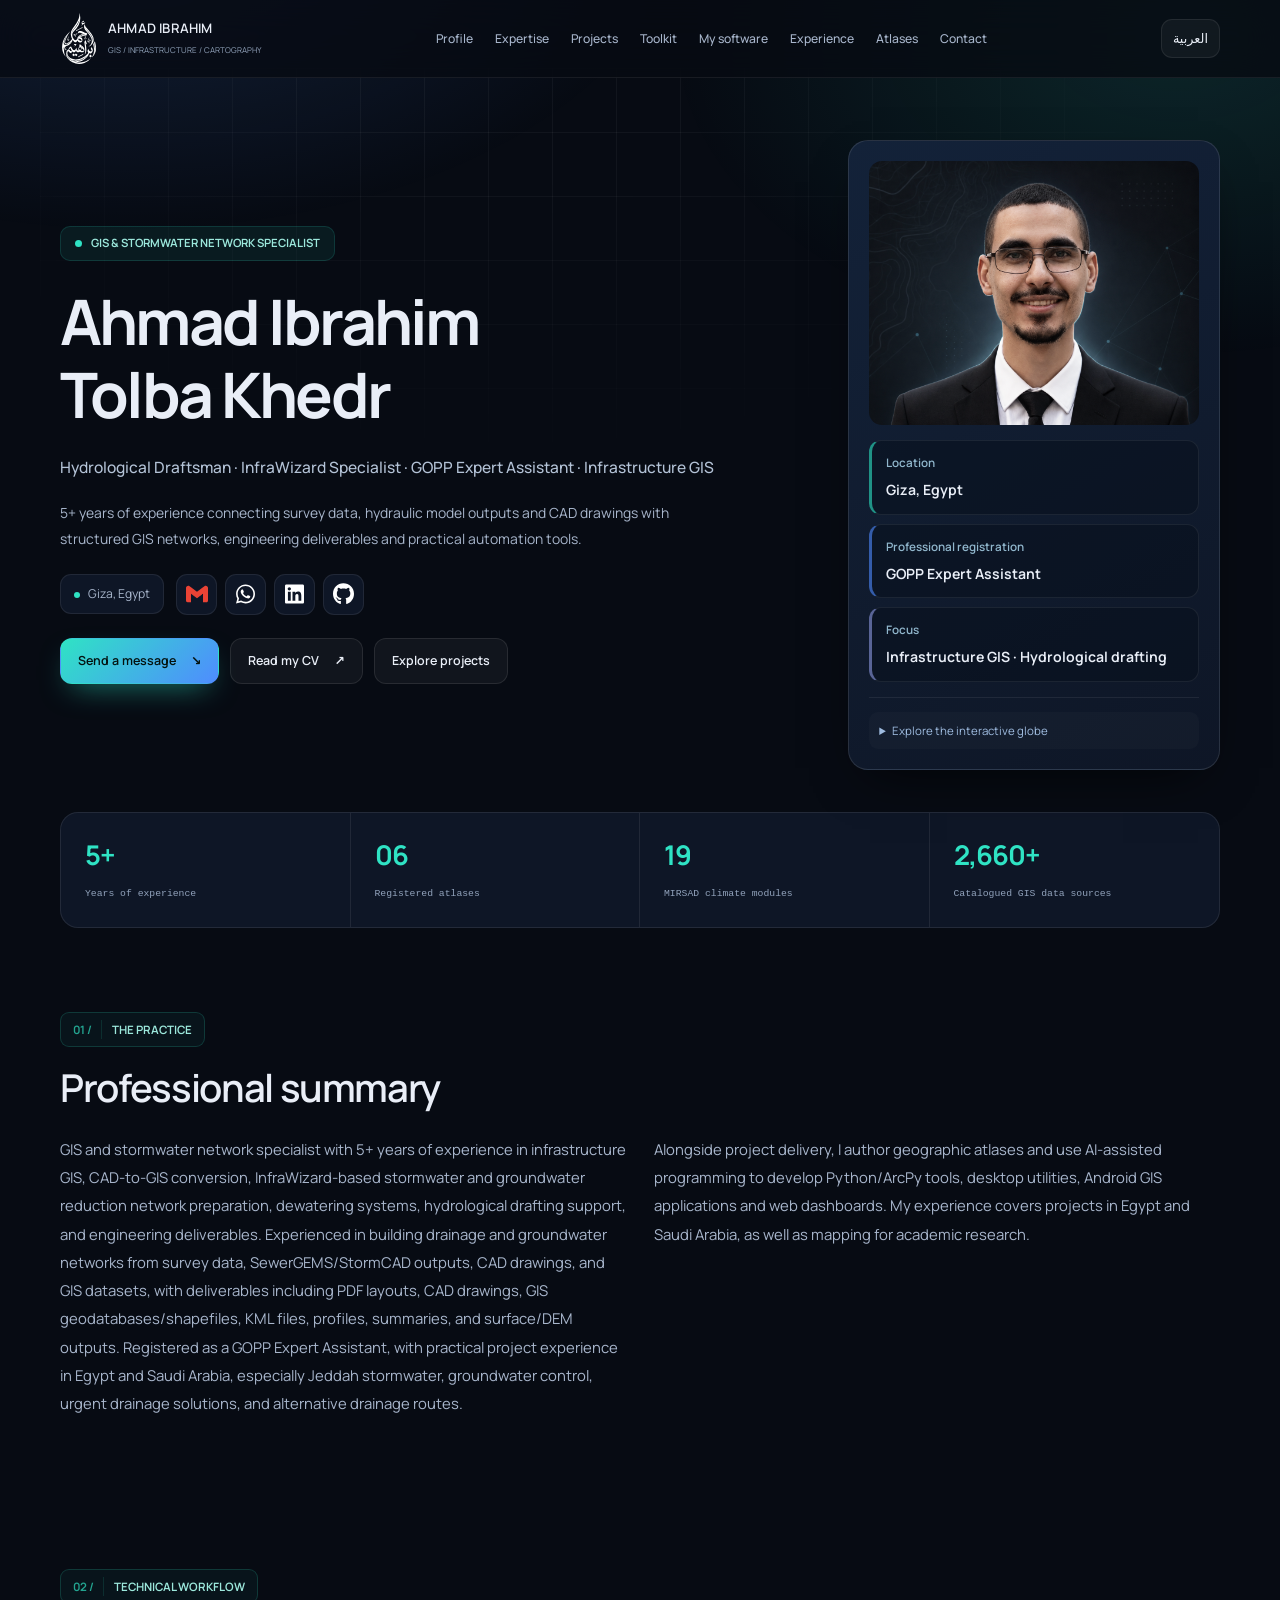
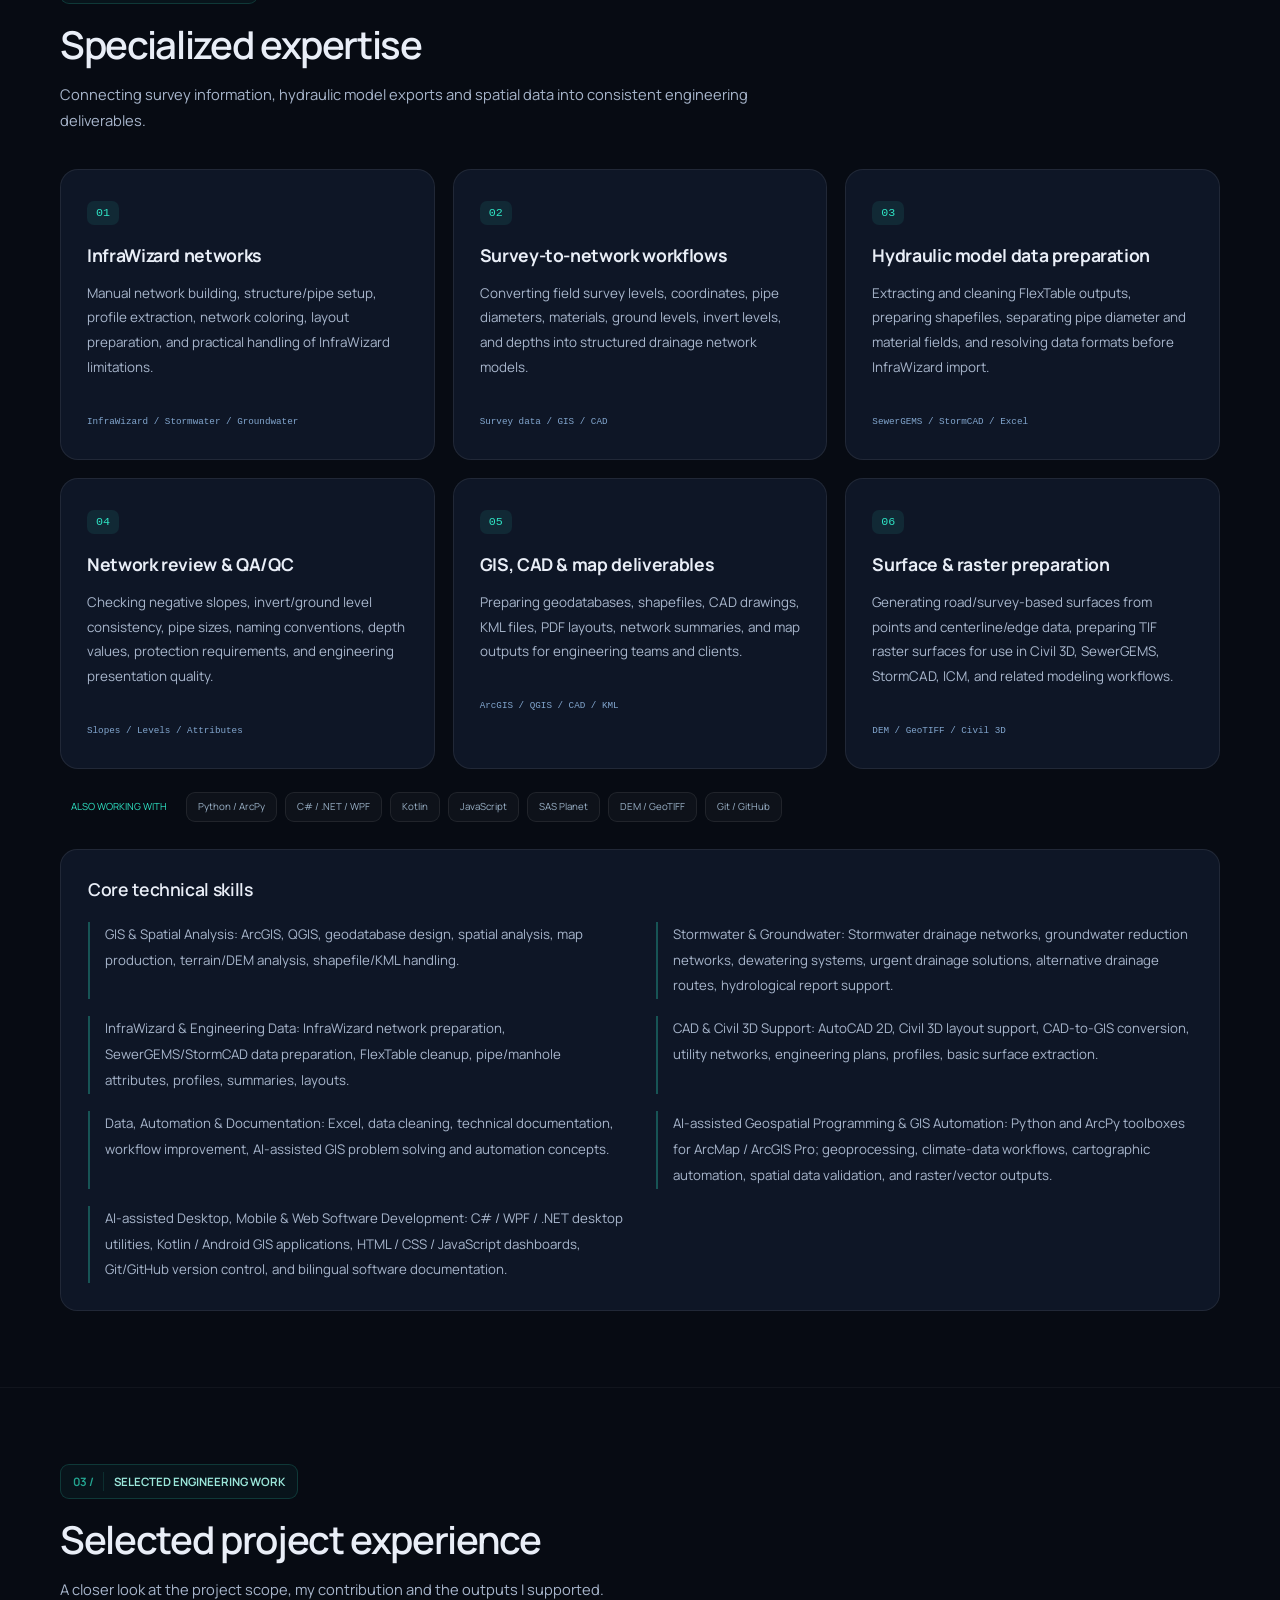
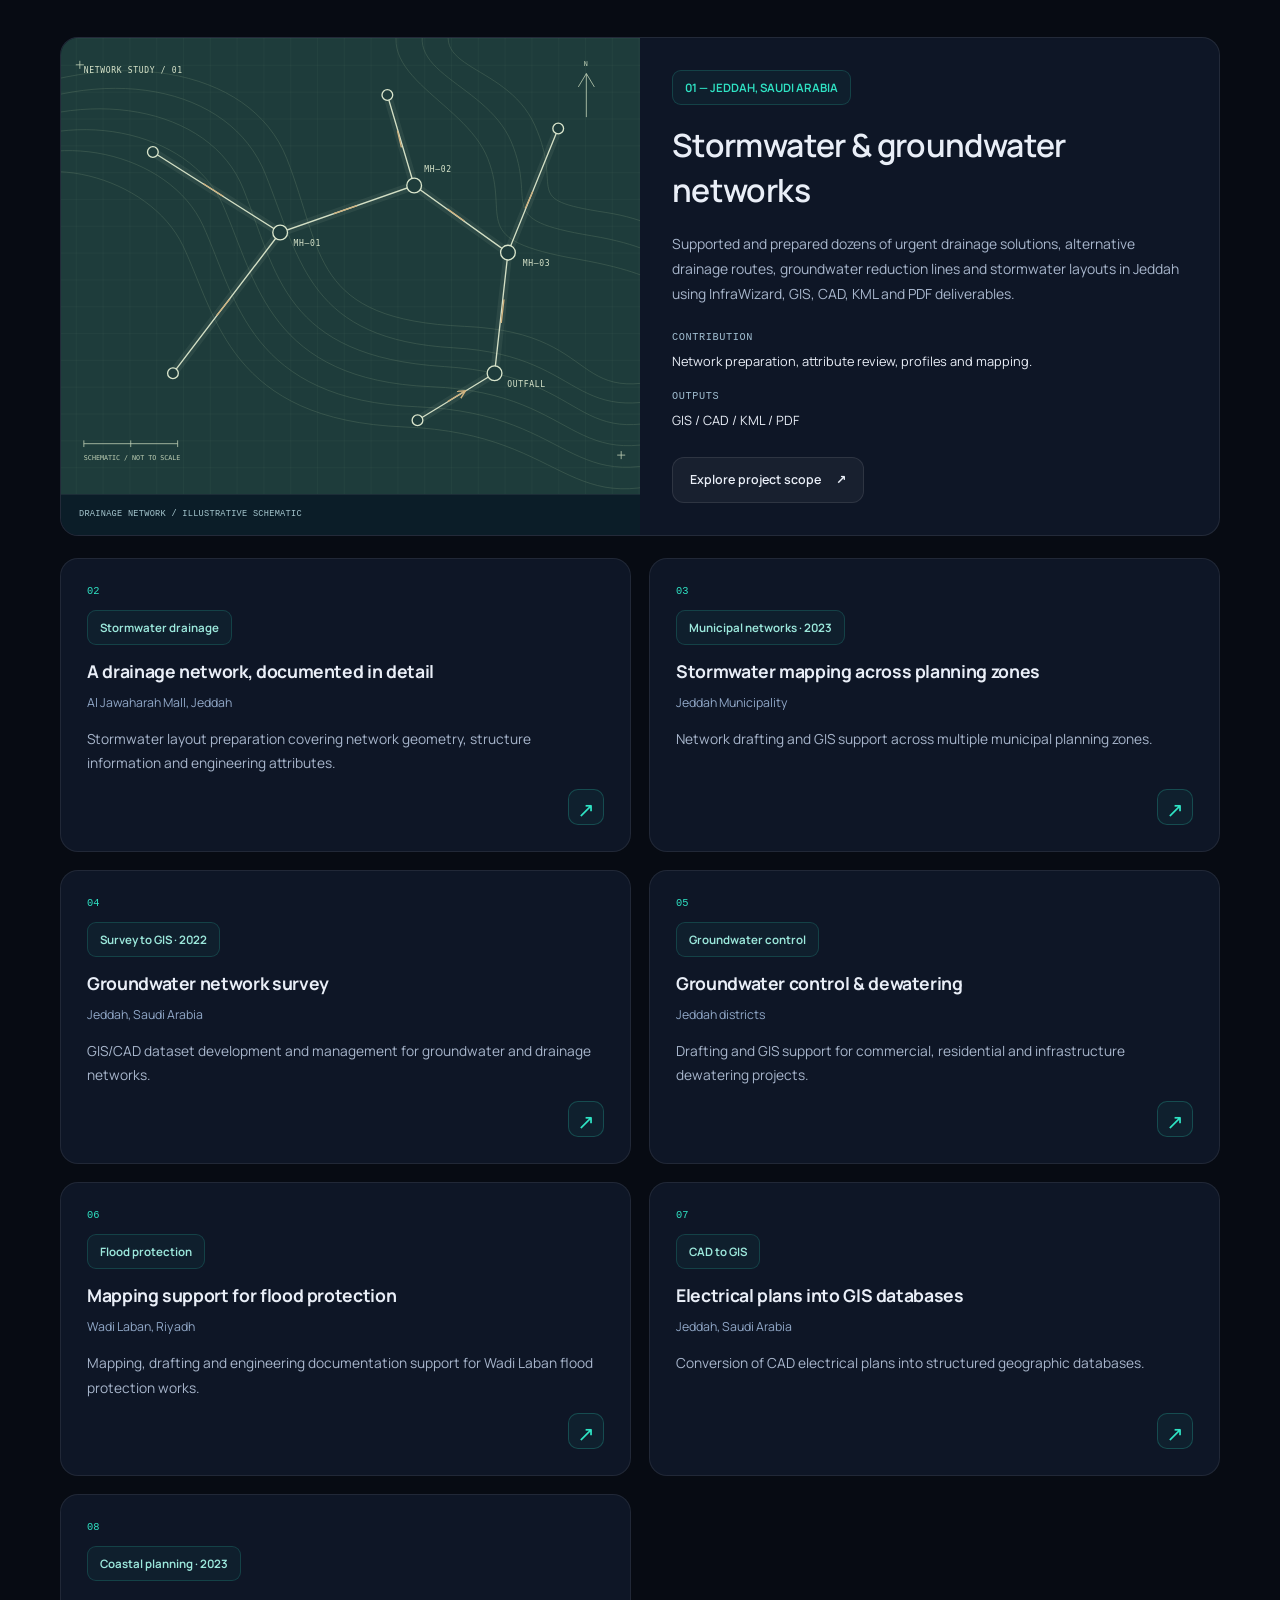
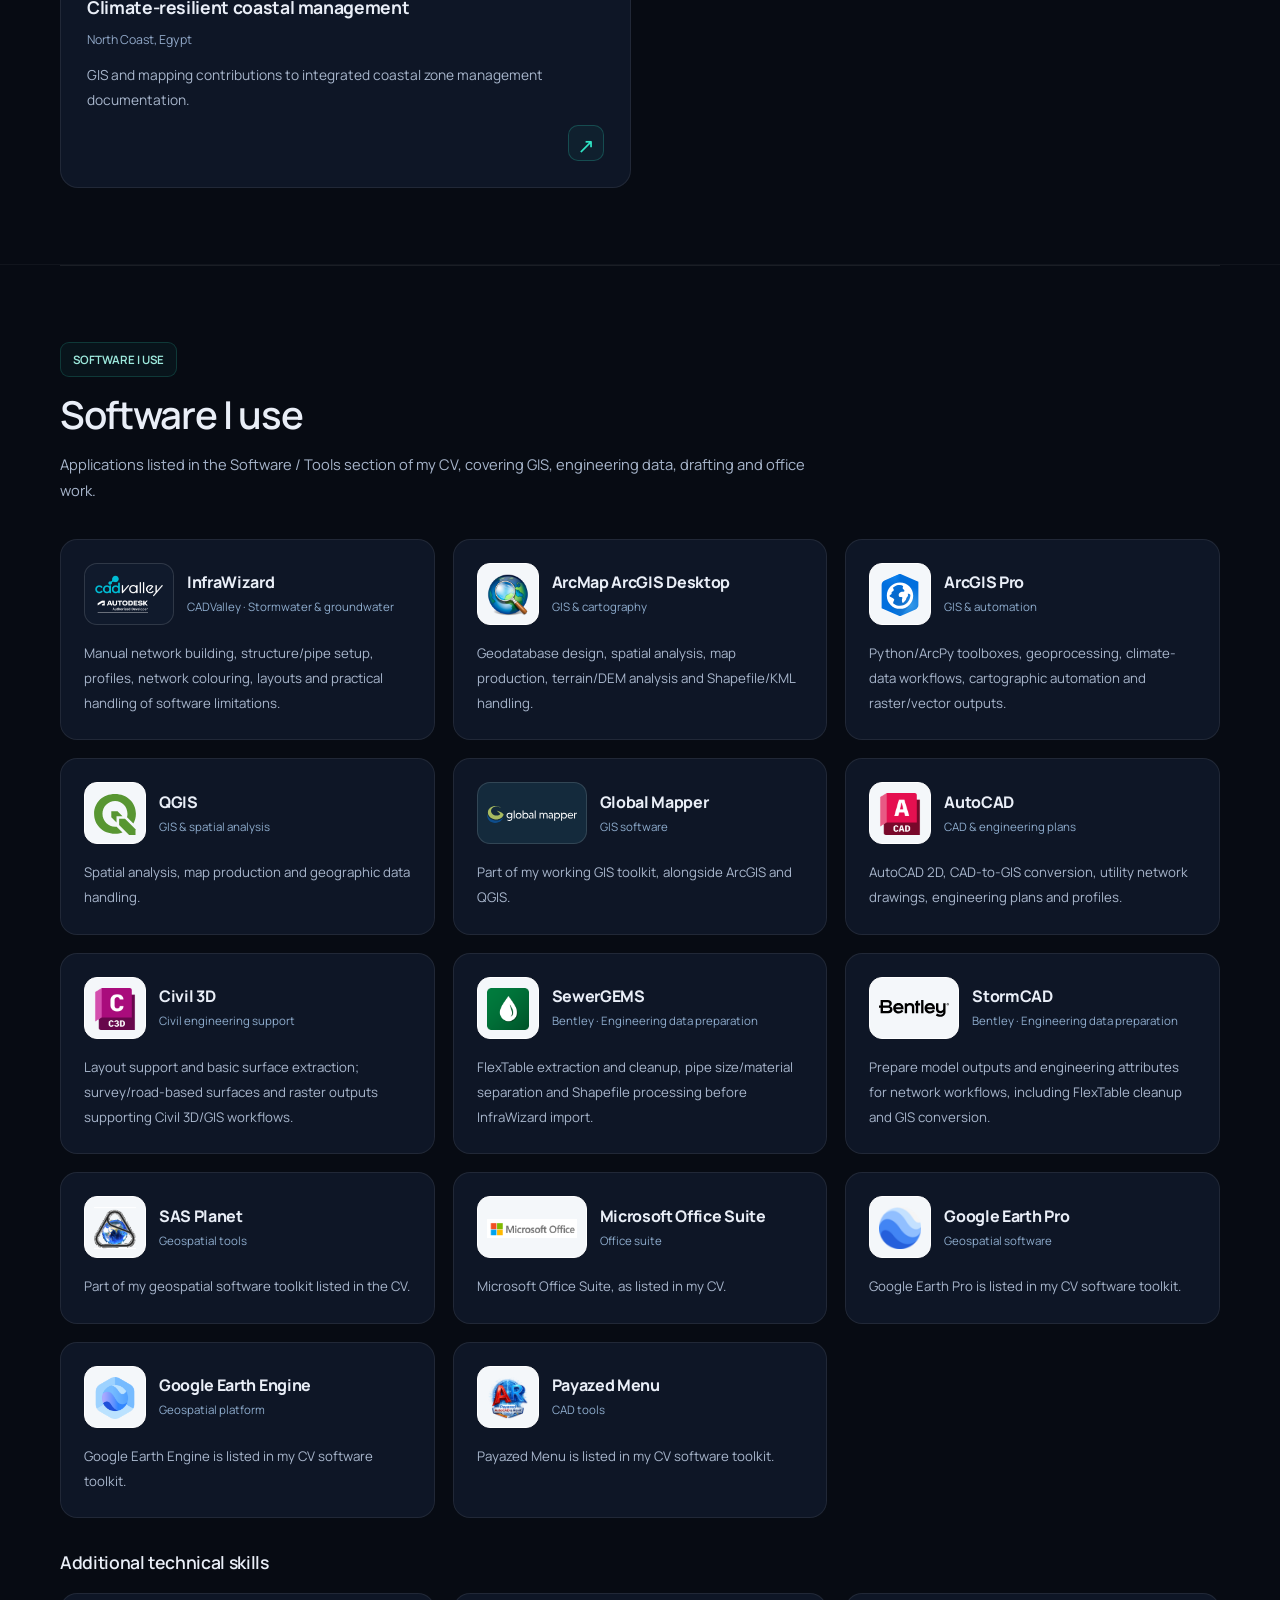
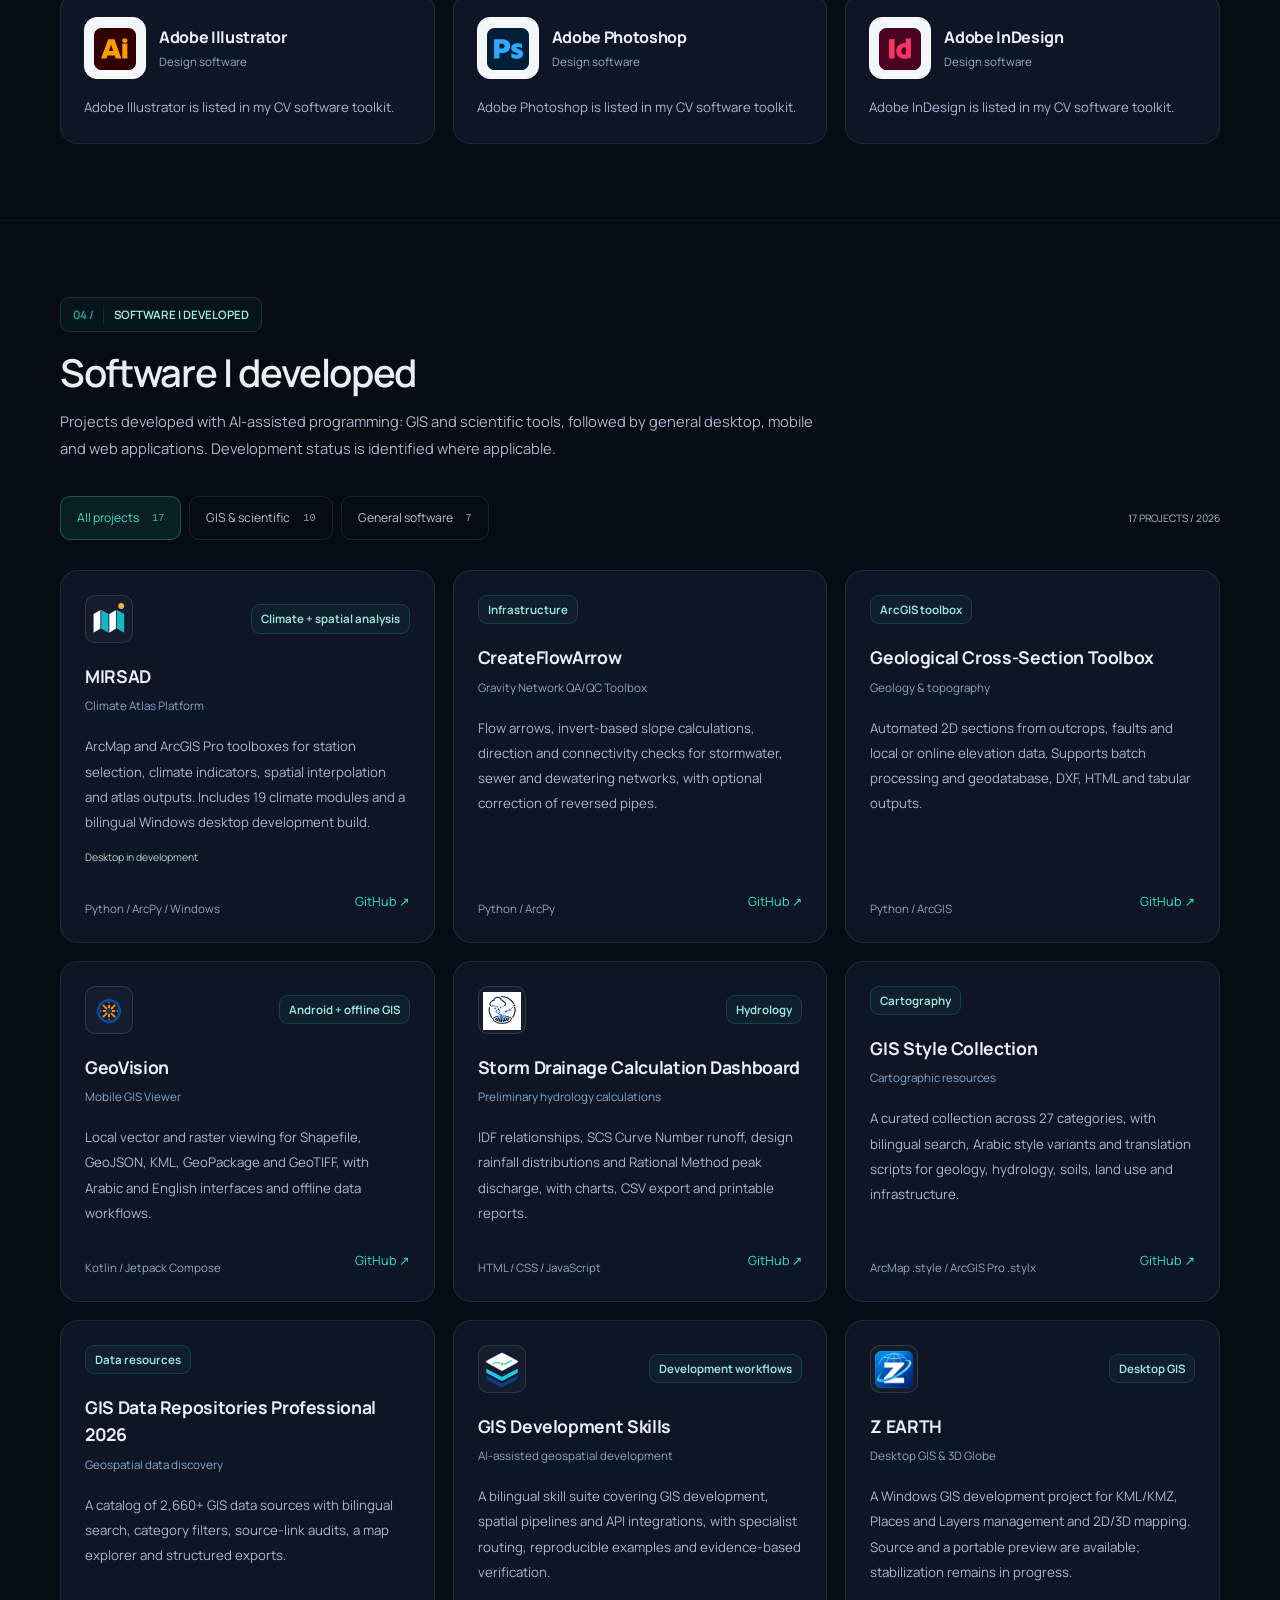
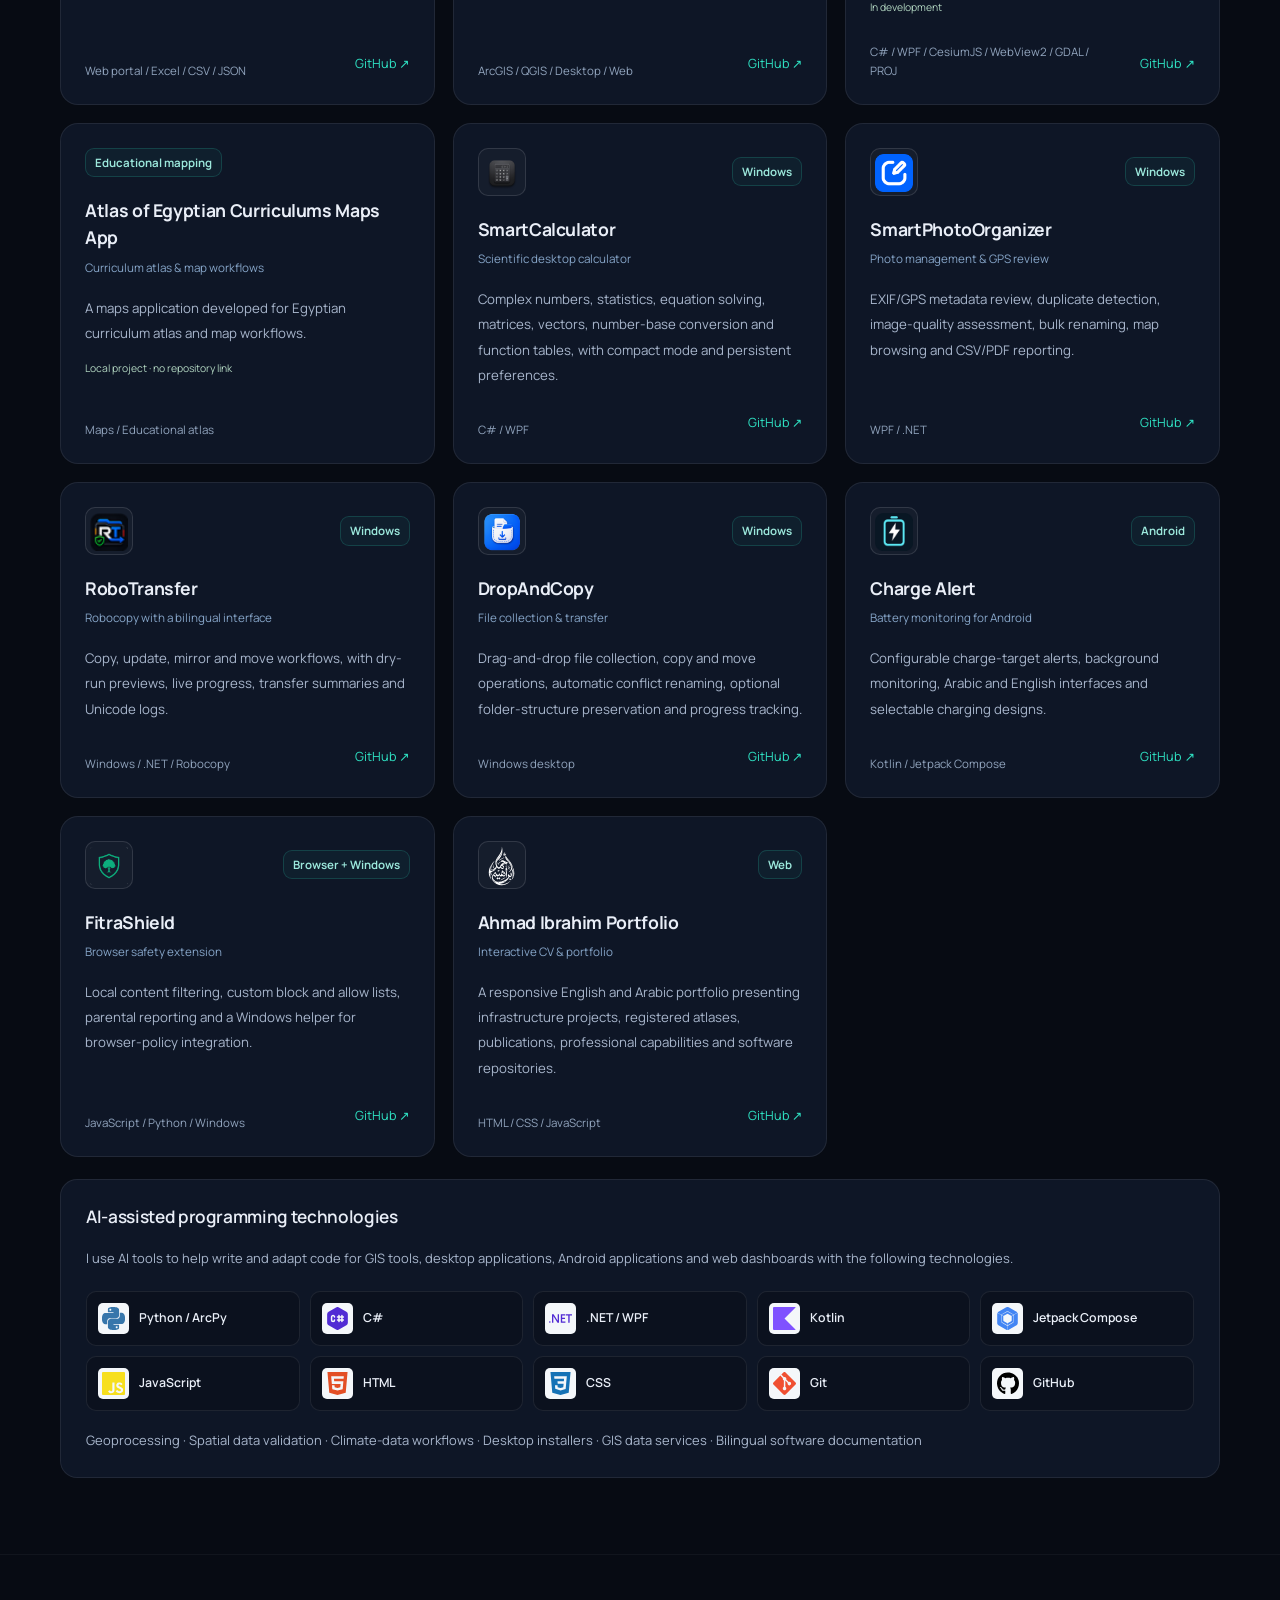
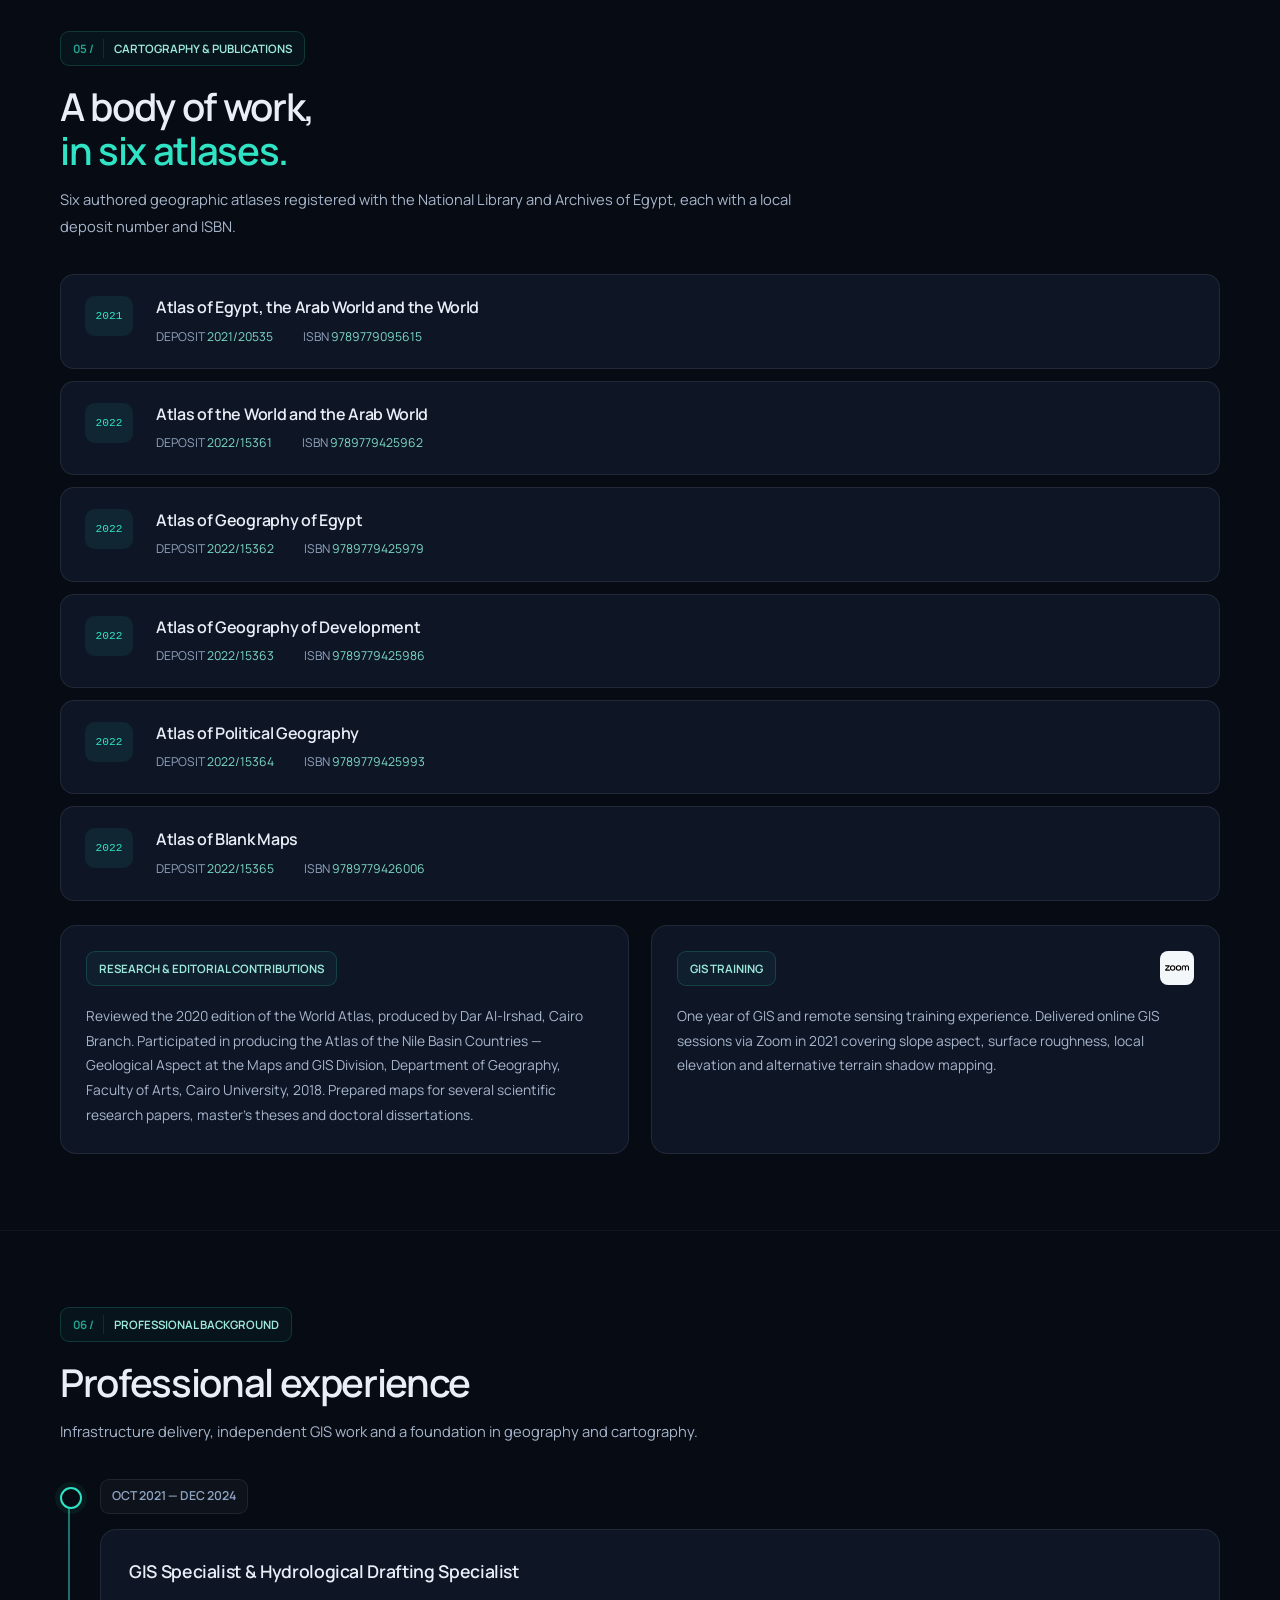
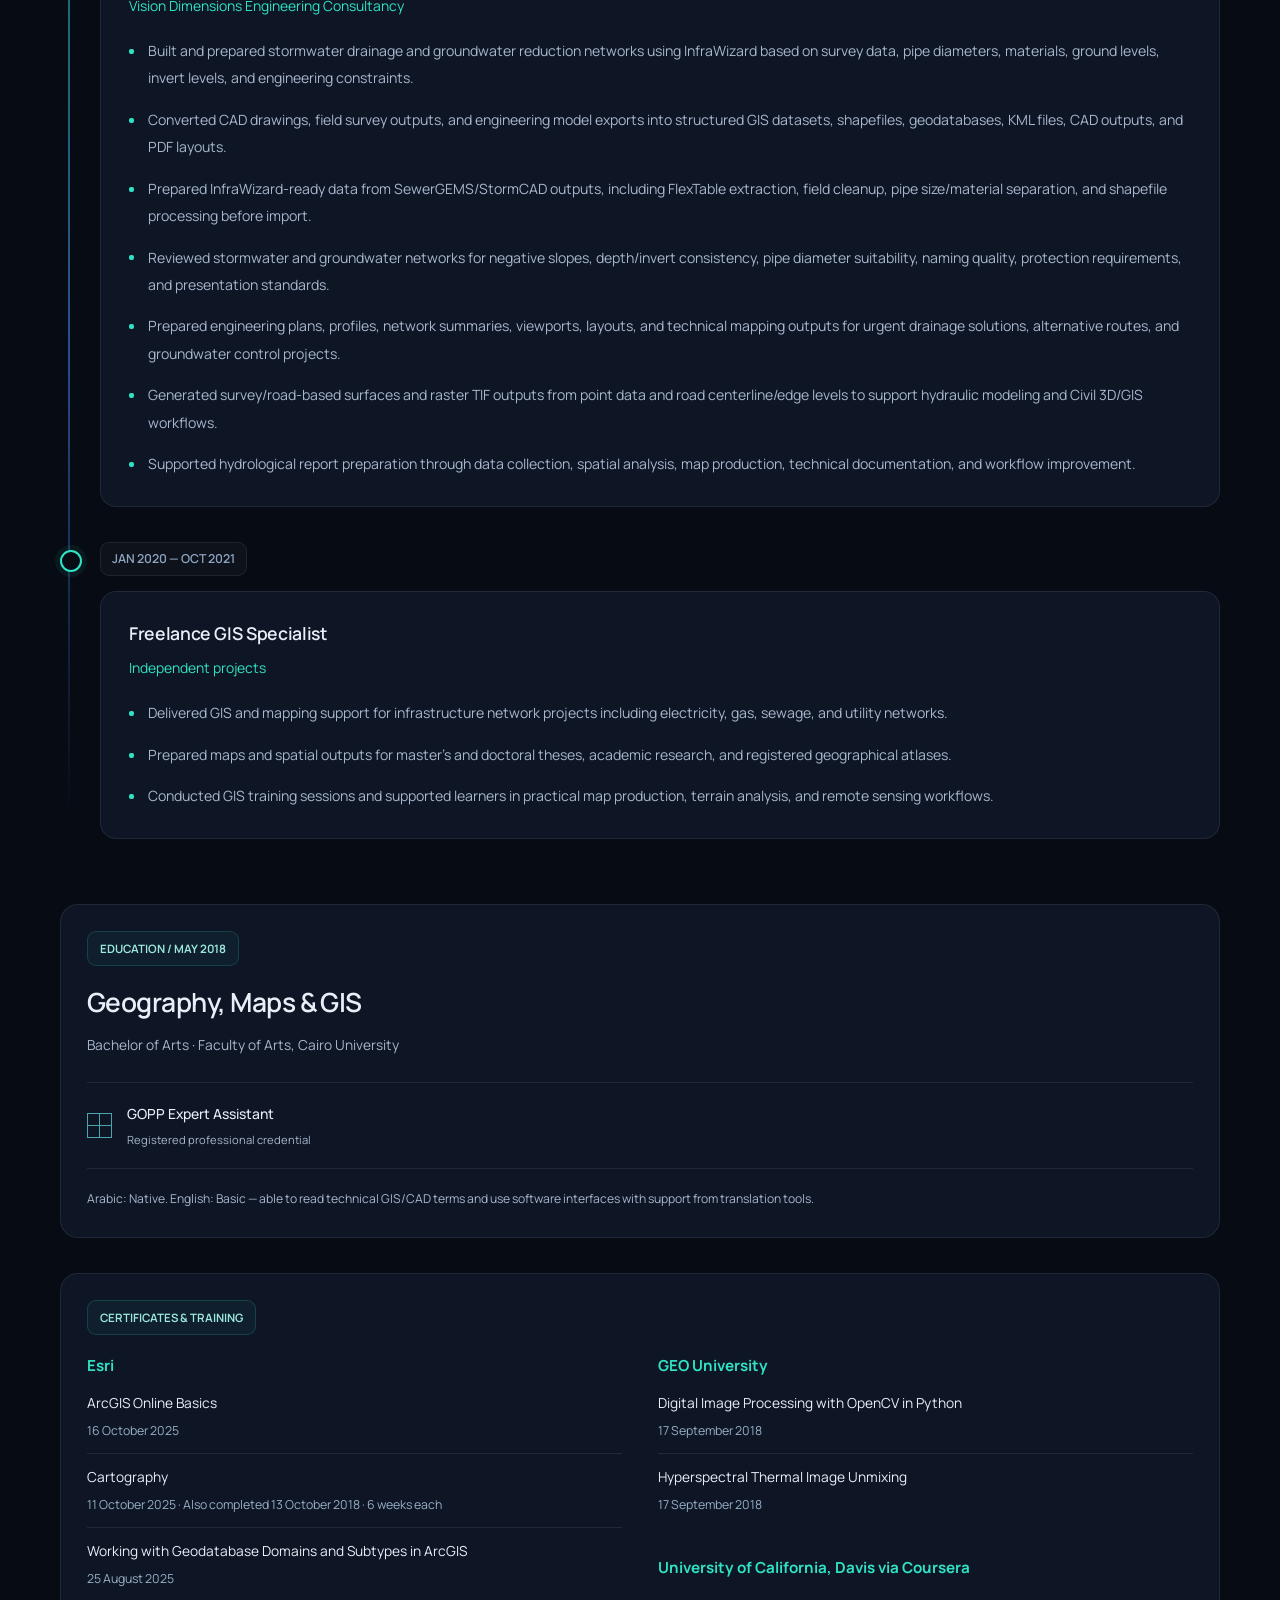
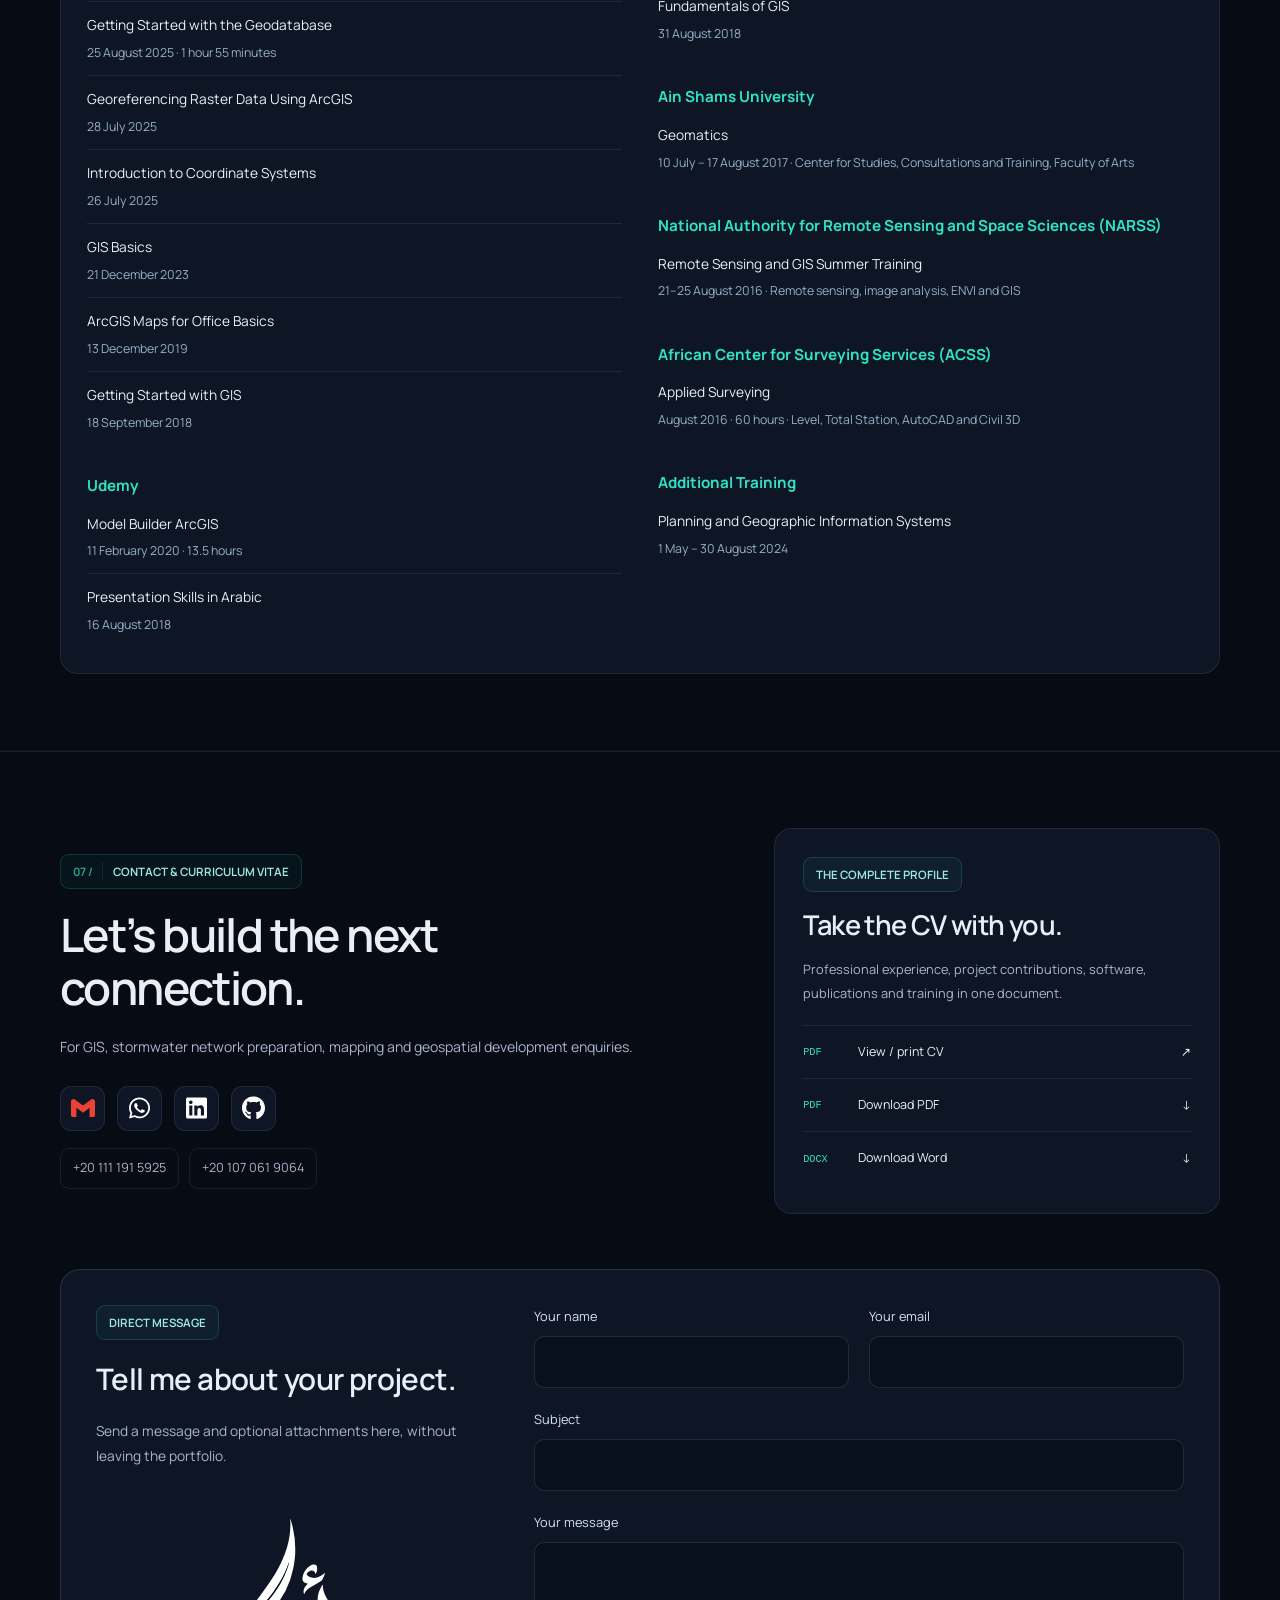
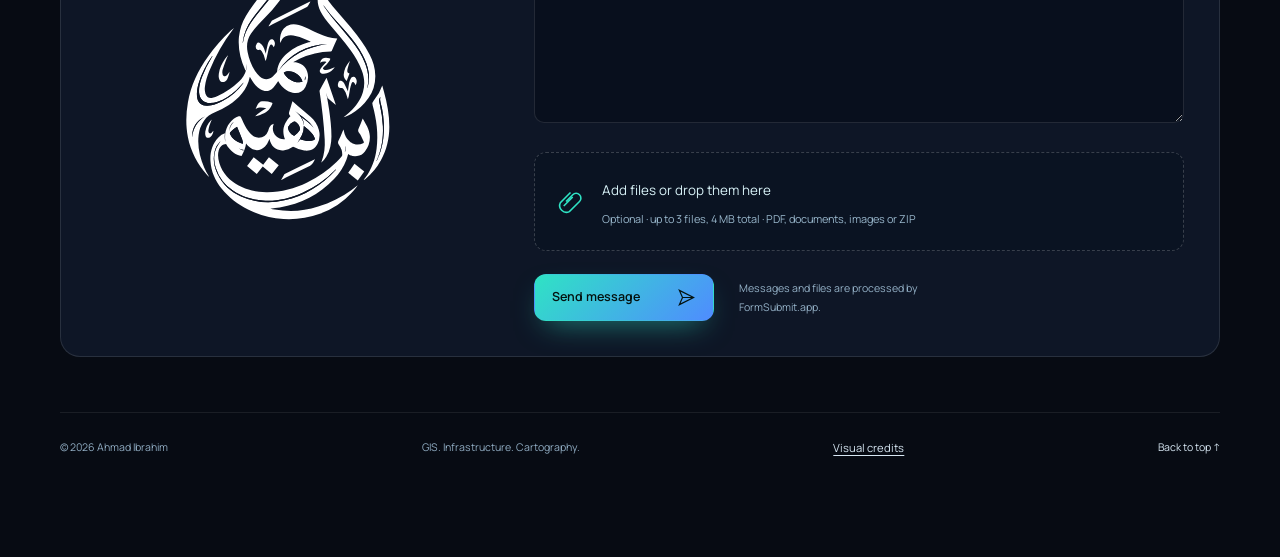
==== commit 8d7a3f59: "Use current official Adobe logos and document full logo audit" ====
--- a/index.html
+++ b/index.html
@@ -18,11 +18,11 @@
 <link rel="preconnect" href="https://fonts.gstatic.com" crossorigin>
 <link href="https://fonts.googleapis.com/css2?family=Cairo:wght@400;500;600;700;800&amp;family=Manrope:wght@400;500;600;700;800&amp;display=swap" rel="stylesheet">
 <link rel="stylesheet" href="styles.css?v=dark-gis-2">
-<script>try{const l=localStorage.getItem('portfolio-lang');document.documentElement.lang=l==='ar'?'ar':'en';document.documentElement.dir=l==='ar'?'rtl':'ltr';}catch{}</script><script src="portfolio-data.js?v=cv-workspace-4" defer></script><script src="app.js?v=official-profile-2026-4" defer></script>
+<script>try{const l=localStorage.getItem('portfolio-lang');document.documentElement.lang=l==='ar'?'ar':'en';document.documentElement.dir=l==='ar'?'rtl':'ltr';}catch{}</script><script src="portfolio-data.js?v=cv-workspace-4" defer></script><script src="app.js?v=official-logos-2026-5" defer></script>
 <script type="application/ld+json">{"@context":"https://schema.org","@type":"Person","name":"Ahmad Ibrahim","alternateName":"Ahmad Ibrahim Tolba Khedr","jobTitle":"GIS & Stormwater Network Specialist | Hydrological Draftsman","url":"https://ahmadibrahim4geo.github.io/ahmadibrahim4geo/","email":"mailto:ahmadibrahim.geo@gmail.com","address":{"@type":"PostalAddress","addressLocality":"Giza","addressCountry":"Egypt"},"sameAs":["https://github.com/ahmadibrahim4geo","https://linkedin.com/in/ahmadibrahim4geo"],"knowsAbout":["Infrastructure GIS","Stormwater networks","Hydrological drafting","InfraWizard","ArcGIS","CAD-to-GIS","Cartography","Geospatial software development"]}</script>
 <script src="site-effects.js?v=reference-1" defer></script><script src="contact-config.js?v=dark-gis-3" defer></script><script src="contact.js?v=dark-gis-3" defer></script>
 <link rel="stylesheet" href="atlas-theme.css?v=cv-workspace-4">
-<link rel="stylesheet" href="portfolio-refinements.css?v=official-profile-2026-4">
+<link rel="stylesheet" href="portfolio-refinements.css?v=official-logos-2026-5">
 <script src="assets/vendor/d3.v7.min.js" defer></script><script src="globe.js?v=atlas-1" defer></script>
 </head>
 <body>
@@ -149,7 +149,7 @@
 <article class="workspace-app"><div class="workspace-app-head"><span class="app-logo-box logo-wide"><img src="assets/brands/microsoft-office.png" alt="" width="90" height="44" loading="lazy"></span><div><h3 dir="ltr">Microsoft Office Suite</h3><span class="app-category" data-en="Office suite" data-ar="حزمة البرامج المكتبية">Office suite</span></div></div><p data-en="Microsoft Office Suite, as listed in my CV." data-ar="حزمة Microsoft Office Suite وفق قائمة البرامج في سيرتي الذاتية.">Microsoft Office Suite, as listed in my CV.</p></article>
 <article class="workspace-app"><div class="workspace-app-head"><span class="app-logo-box"><img src="assets/brands/google-earth.ico" alt="" width="48" height="48" loading="lazy"></span><div><h3 dir="ltr">Google Earth Pro</h3><span data-en="Geospatial software" data-ar="برامج جغرافية" class="app-category">Geospatial software</span></div></div><p data-en="Google Earth Pro is listed in my CV software toolkit." data-ar="Google Earth Pro ضمن البرامج المذكورة في قائمة الأدوات بسيرتي الذاتية.">Google Earth Pro is listed in my CV software toolkit.</p></article>
 <article class="workspace-app"><div class="workspace-app-head"><span class="app-logo-box"><img src="assets/brands/google-earth-engine-icon.png" alt="" width="48" height="48" loading="lazy"></span><div><h3 dir="ltr">Google Earth Engine</h3><span data-en="Geospatial platform" data-ar="منصة جغرافية" class="app-category">Geospatial platform</span></div></div><p data-en="Google Earth Engine is listed in my CV software toolkit." data-ar="Google Earth Engine ضمن البرامج المذكورة في قائمة الأدوات بسيرتي الذاتية.">Google Earth Engine is listed in my CV software toolkit.</p></article>
-<article class="workspace-app"><div class="workspace-app-head"><span class="app-logo-box"><img src="assets/brands/payazed.png" alt="" width="48" height="48" loading="lazy"></span><div><h3 dir="ltr">Payazed Menu</h3><span data-en="CAD tools" data-ar="أدوات CAD" class="app-category">CAD tools</span></div></div><p data-en="Payazed Menu is listed in my CV software toolkit." data-ar="Payazed Menu ضمن البرامج المذكورة في قائمة الأدوات بسيرتي الذاتية.">Payazed Menu is listed in my CV software toolkit.</p></article></div><div class="additional-software"><h3 data-en="Additional technical skills" data-ar="مهارات تقنية إضافية">Additional technical skills</h3><div class="workspace-grid"><article class="workspace-app"><div class="workspace-app-head"><span class="app-logo-box"><img src="assets/brands/illustrator.svg" alt="" width="48" height="48" loading="lazy"></span><div><h3 dir="ltr">Adobe Illustrator</h3><span data-en="Design software" data-ar="برامج التصميم" class="app-category">Design software</span></div></div><p data-en="Adobe Illustrator is listed in my CV software toolkit." data-ar="Adobe Illustrator ضمن البرامج المذكورة في قائمة الأدوات بسيرتي الذاتية.">Adobe Illustrator is listed in my CV software toolkit.</p></article><article class="workspace-app"><div class="workspace-app-head"><span class="app-logo-box"><img src="assets/brands/photoshop.svg" alt="" width="48" height="48" loading="lazy"></span><div><h3 dir="ltr">Adobe Photoshop</h3><span data-en="Design software" data-ar="برامج التصميم" class="app-category">Design software</span></div></div><p data-en="Adobe Photoshop is listed in my CV software toolkit." data-ar="Adobe Photoshop ضمن البرامج المذكورة في قائمة الأدوات بسيرتي الذاتية.">Adobe Photoshop is listed in my CV software toolkit.</p></article><article class="workspace-app"><div class="workspace-app-head"><span class="app-logo-box"><img src="assets/brands/indesign.svg" alt="" width="48" height="48" loading="lazy"></span><div><h3 dir="ltr">Adobe InDesign</h3><span data-en="Design software" data-ar="برامج التصميم" class="app-category">Design software</span></div></div><p data-en="Adobe InDesign is listed in my CV software toolkit." data-ar="Adobe InDesign ضمن البرامج المذكورة في قائمة الأدوات بسيرتي الذاتية.">Adobe InDesign is listed in my CV software toolkit.</p></article></div></div></section><section id="tools-2026" class="software-section section"><span id="open-source" class="anchor-alias"></span><div class="wrap">
+<article class="workspace-app"><div class="workspace-app-head"><span class="app-logo-box"><img src="assets/brands/payazed.png" alt="" width="48" height="48" loading="lazy"></span><div><h3 dir="ltr">Payazed Menu</h3><span data-en="CAD tools" data-ar="أدوات CAD" class="app-category">CAD tools</span></div></div><p data-en="Payazed Menu is listed in my CV software toolkit." data-ar="Payazed Menu ضمن البرامج المذكورة في قائمة الأدوات بسيرتي الذاتية.">Payazed Menu is listed in my CV software toolkit.</p></article></div><div class="additional-software"><h3 data-en="Additional technical skills" data-ar="مهارات تقنية إضافية">Additional technical skills</h3><div class="workspace-grid"><article class="workspace-app"><div class="workspace-app-head"><span class="app-logo-box"><img src="assets/brands/adobe-illustrator.svg" alt="" width="48" height="48" loading="lazy"></span><div><h3 dir="ltr">Adobe Illustrator</h3><span data-en="Design software" data-ar="برامج التصميم" class="app-category">Design software</span></div></div><p data-en="Adobe Illustrator is listed in my CV software toolkit." data-ar="Adobe Illustrator ضمن البرامج المذكورة في قائمة الأدوات بسيرتي الذاتية.">Adobe Illustrator is listed in my CV software toolkit.</p></article><article class="workspace-app"><div class="workspace-app-head"><span class="app-logo-box"><img src="assets/brands/adobe-photoshop.svg" alt="" width="48" height="48" loading="lazy"></span><div><h3 dir="ltr">Adobe Photoshop</h3><span data-en="Design software" data-ar="برامج التصميم" class="app-category">Design software</span></div></div><p data-en="Adobe Photoshop is listed in my CV software toolkit." data-ar="Adobe Photoshop ضمن البرامج المذكورة في قائمة الأدوات بسيرتي الذاتية.">Adobe Photoshop is listed in my CV software toolkit.</p></article><article class="workspace-app"><div class="workspace-app-head"><span class="app-logo-box"><img src="assets/brands/adobe-indesign.svg" alt="" width="48" height="48" loading="lazy"></span><div><h3 dir="ltr">Adobe InDesign</h3><span data-en="Design software" data-ar="برامج التصميم" class="app-category">Design software</span></div></div><p data-en="Adobe InDesign is listed in my CV software toolkit." data-ar="Adobe InDesign ضمن البرامج المذكورة في قائمة الأدوات بسيرتي الذاتية.">Adobe InDesign is listed in my CV software toolkit.</p></article></div></div></section><section id="tools-2026" class="software-section section"><span id="open-source" class="anchor-alias"></span><div class="wrap">
 <div class="section-heading">
 <div>
 <div class="section-index">
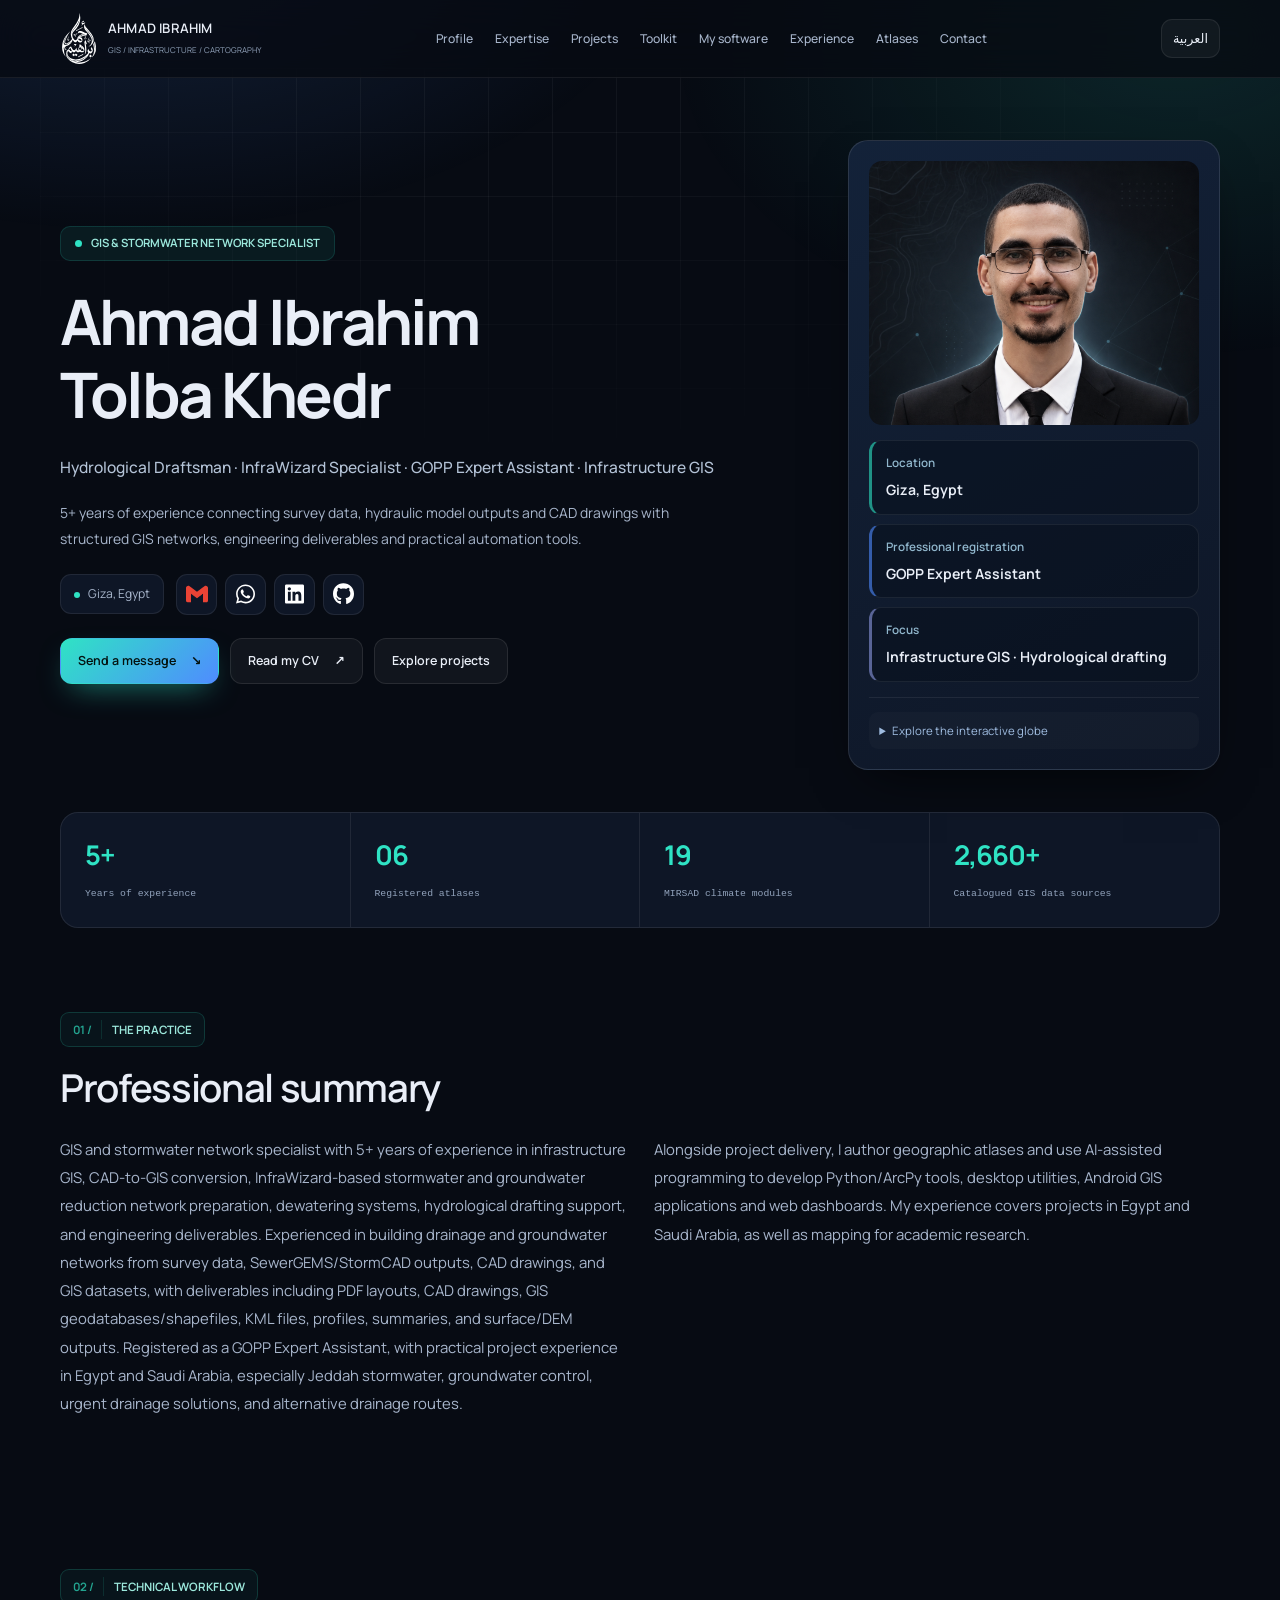
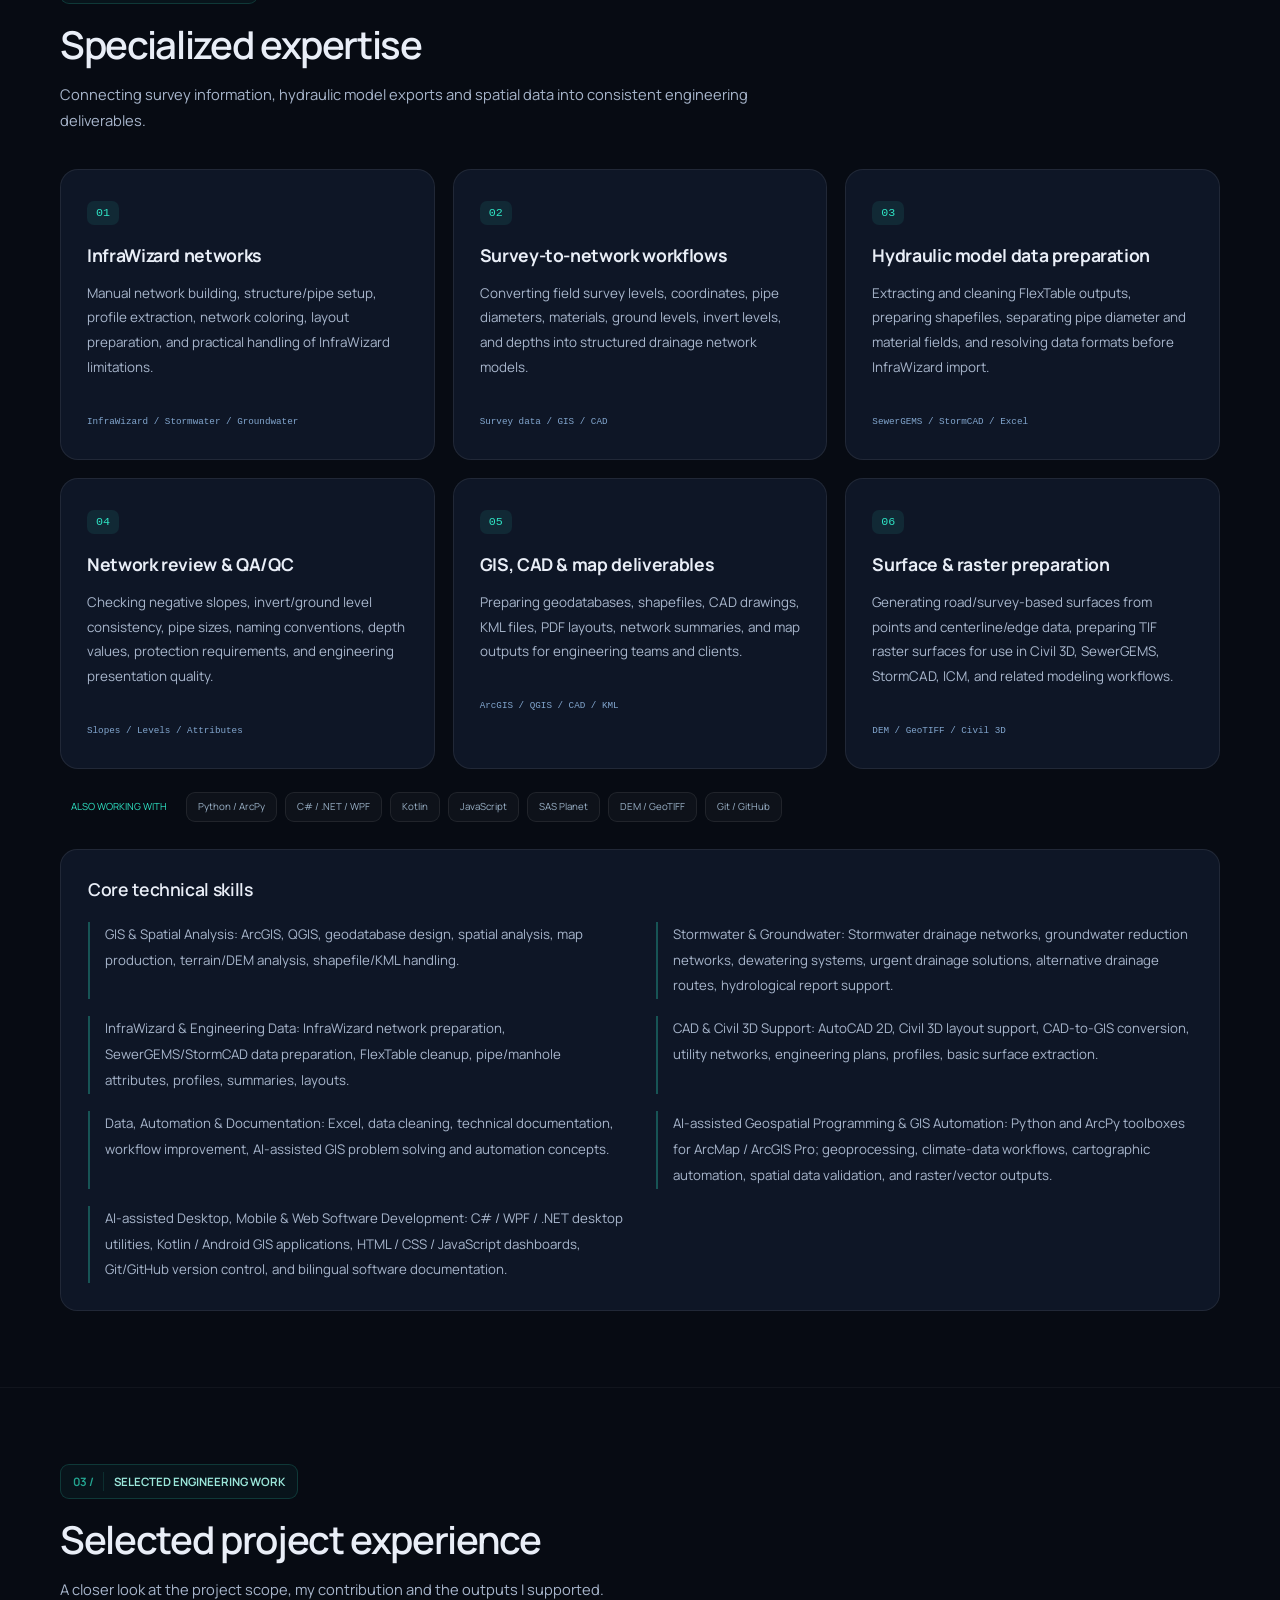
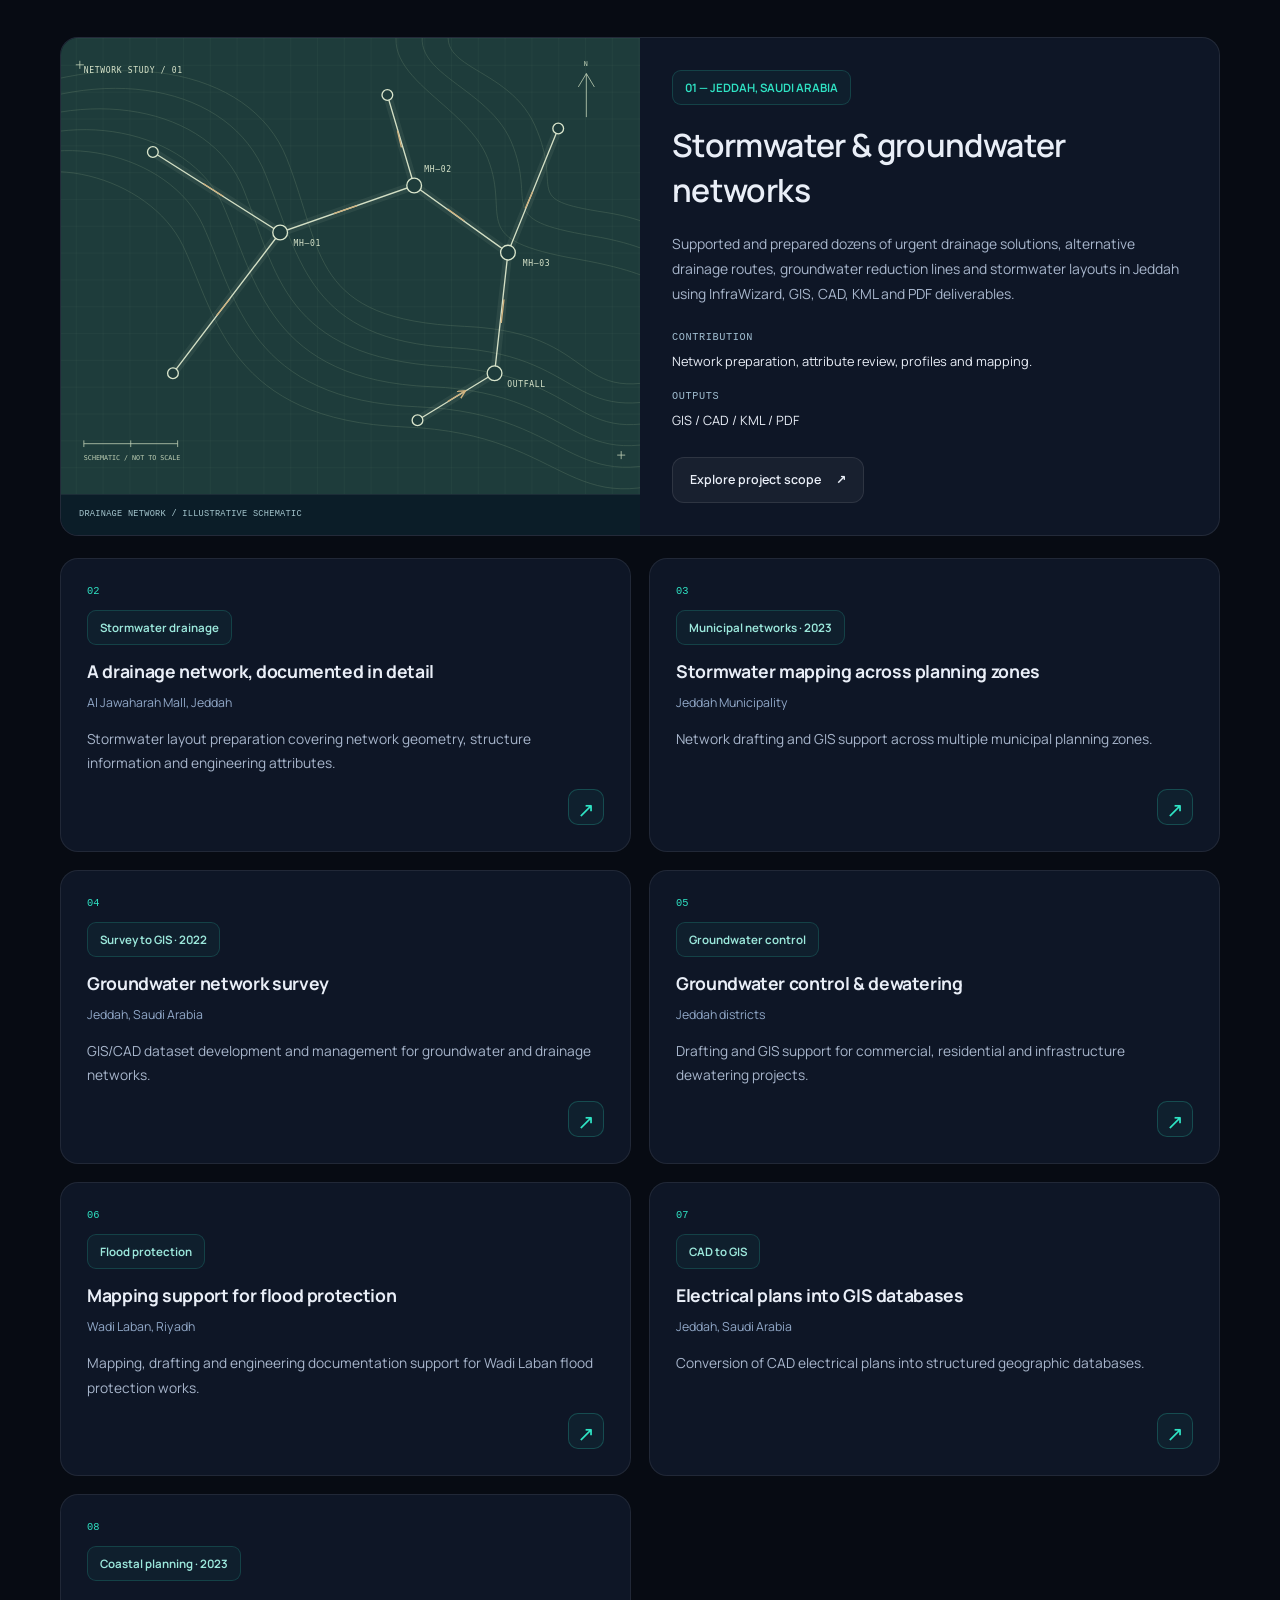
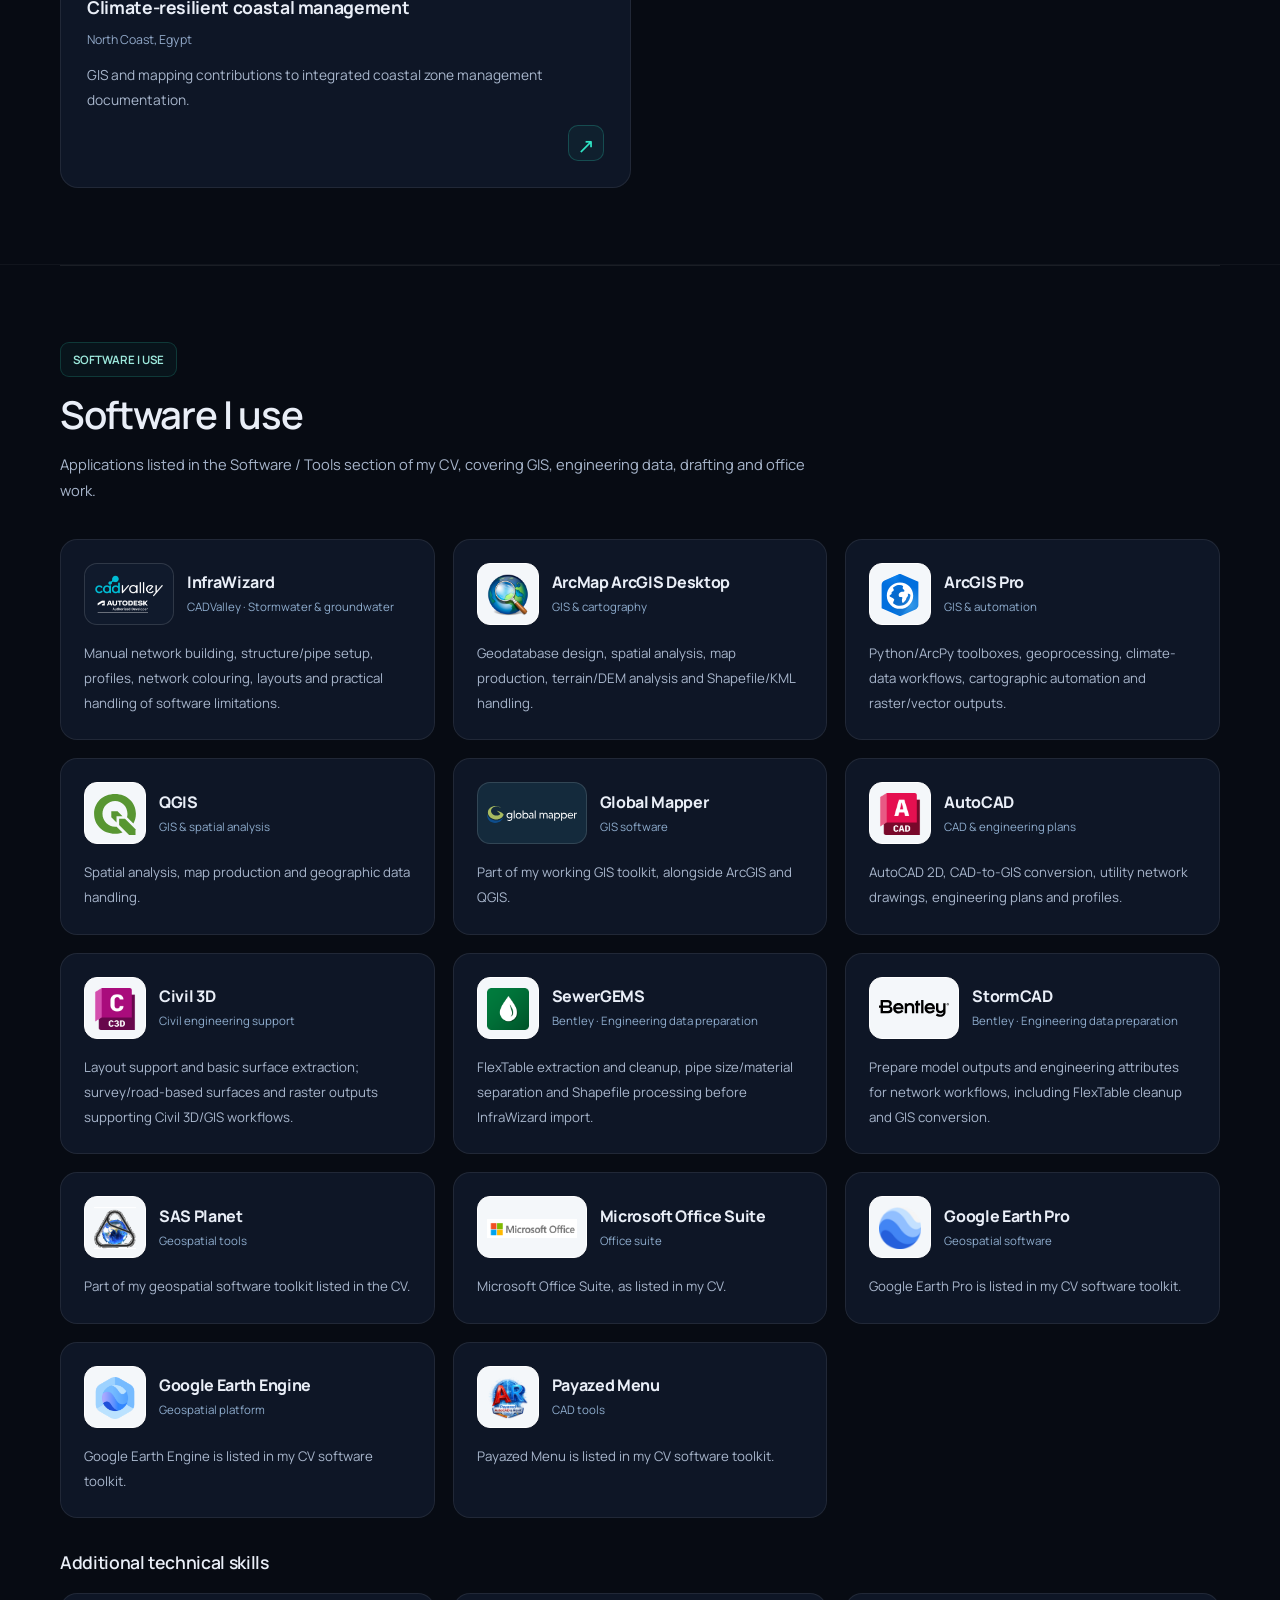
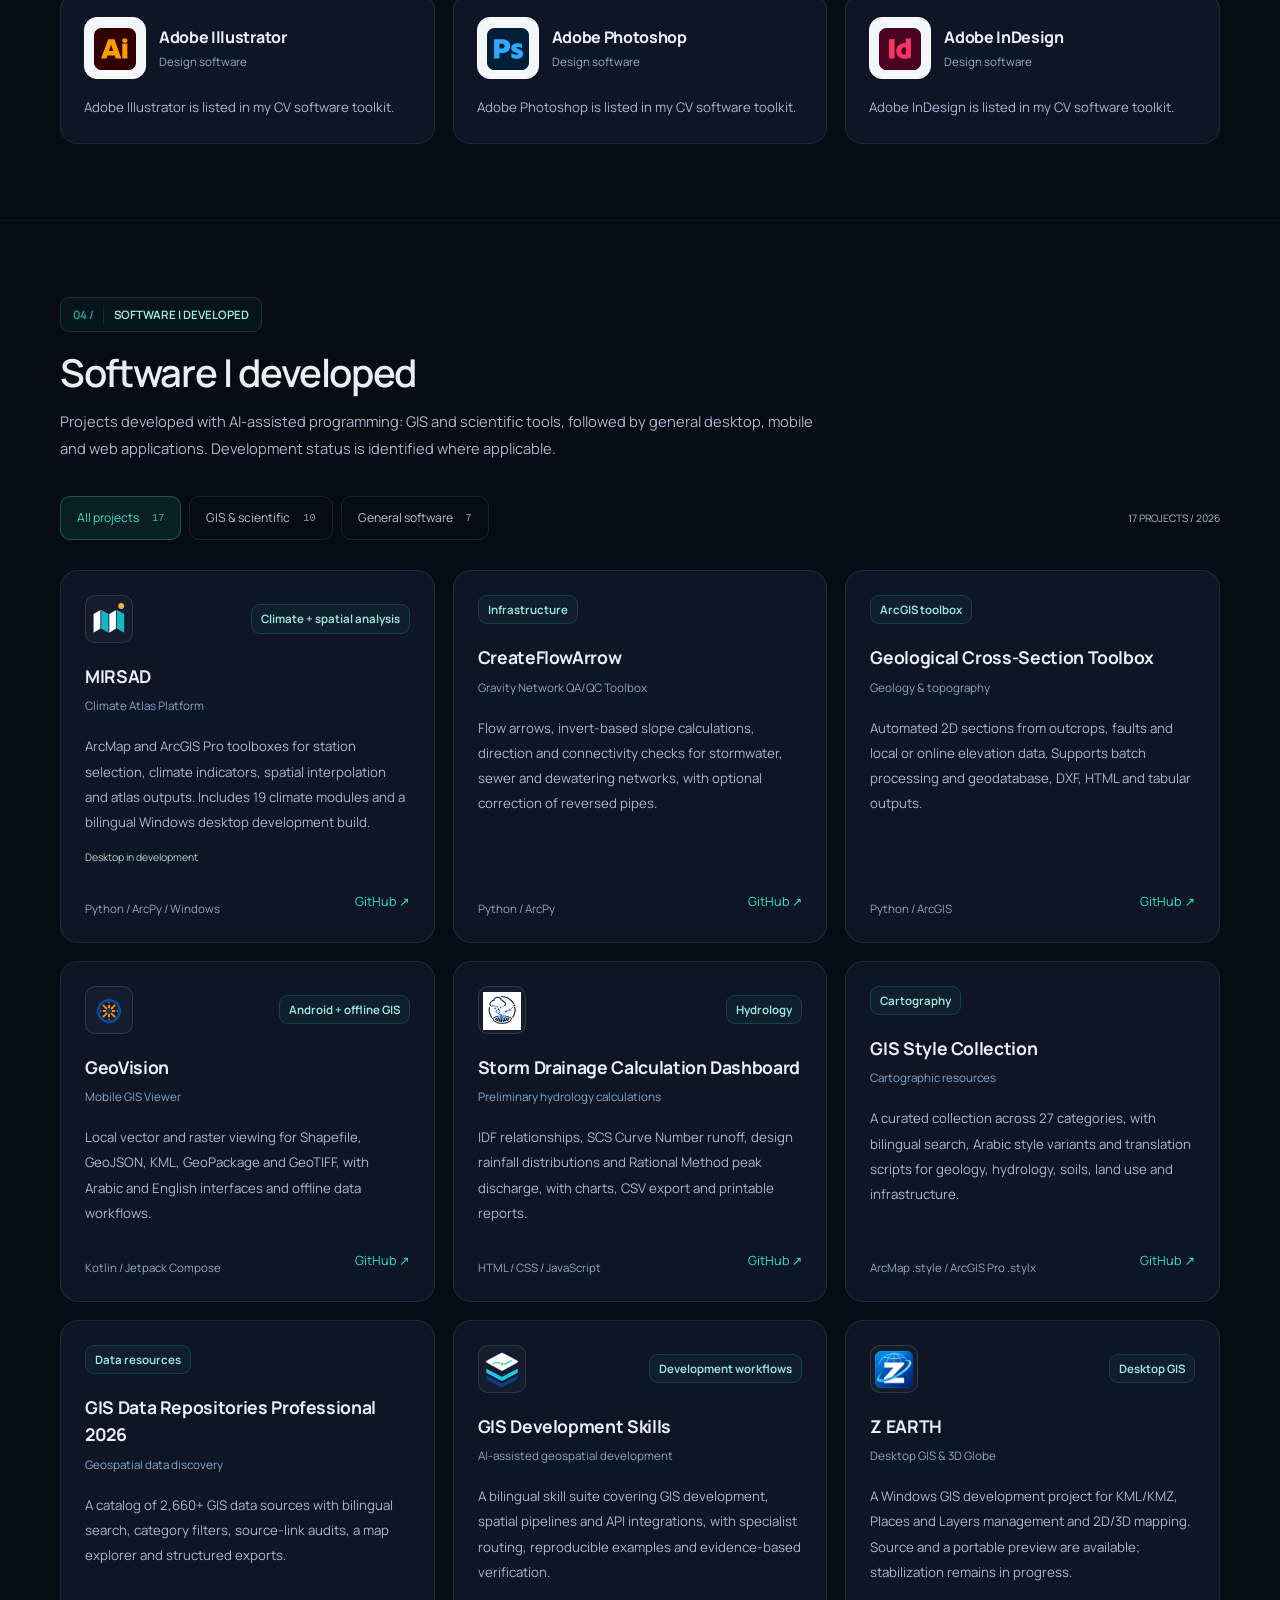
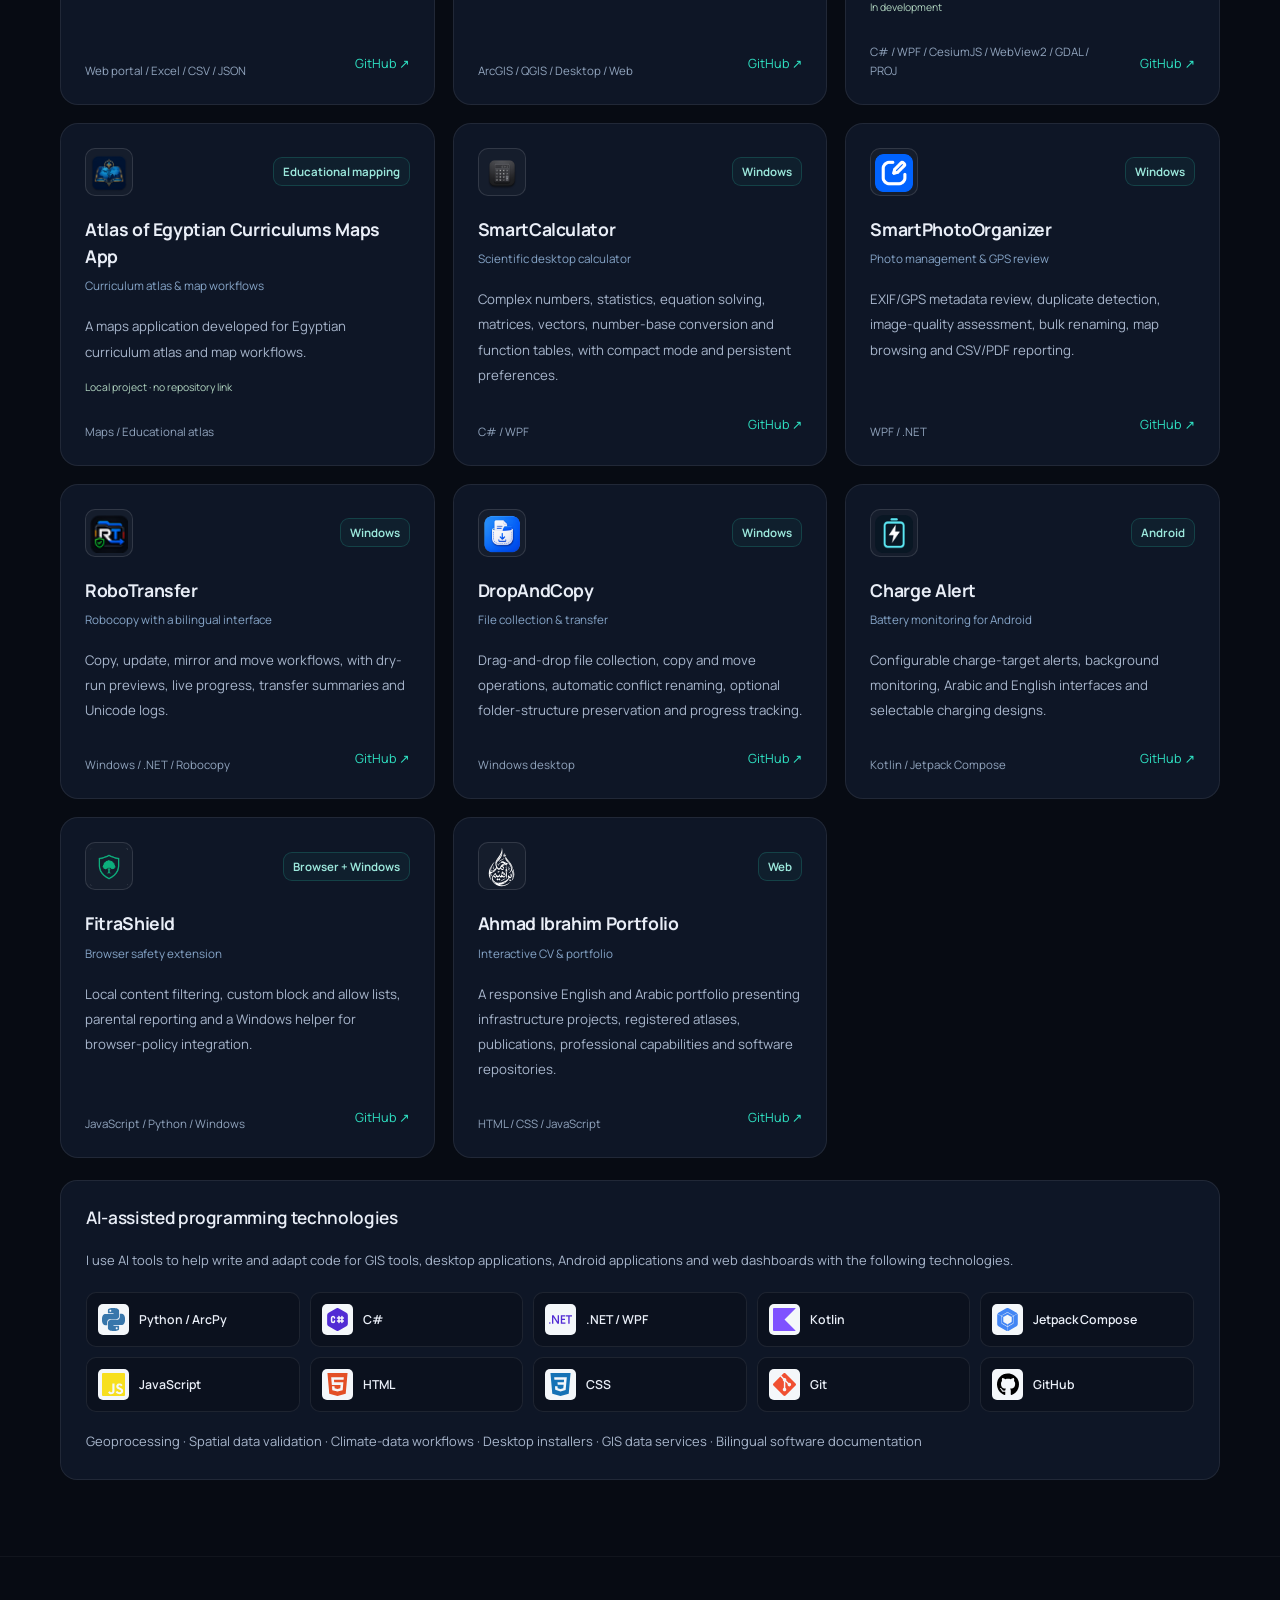
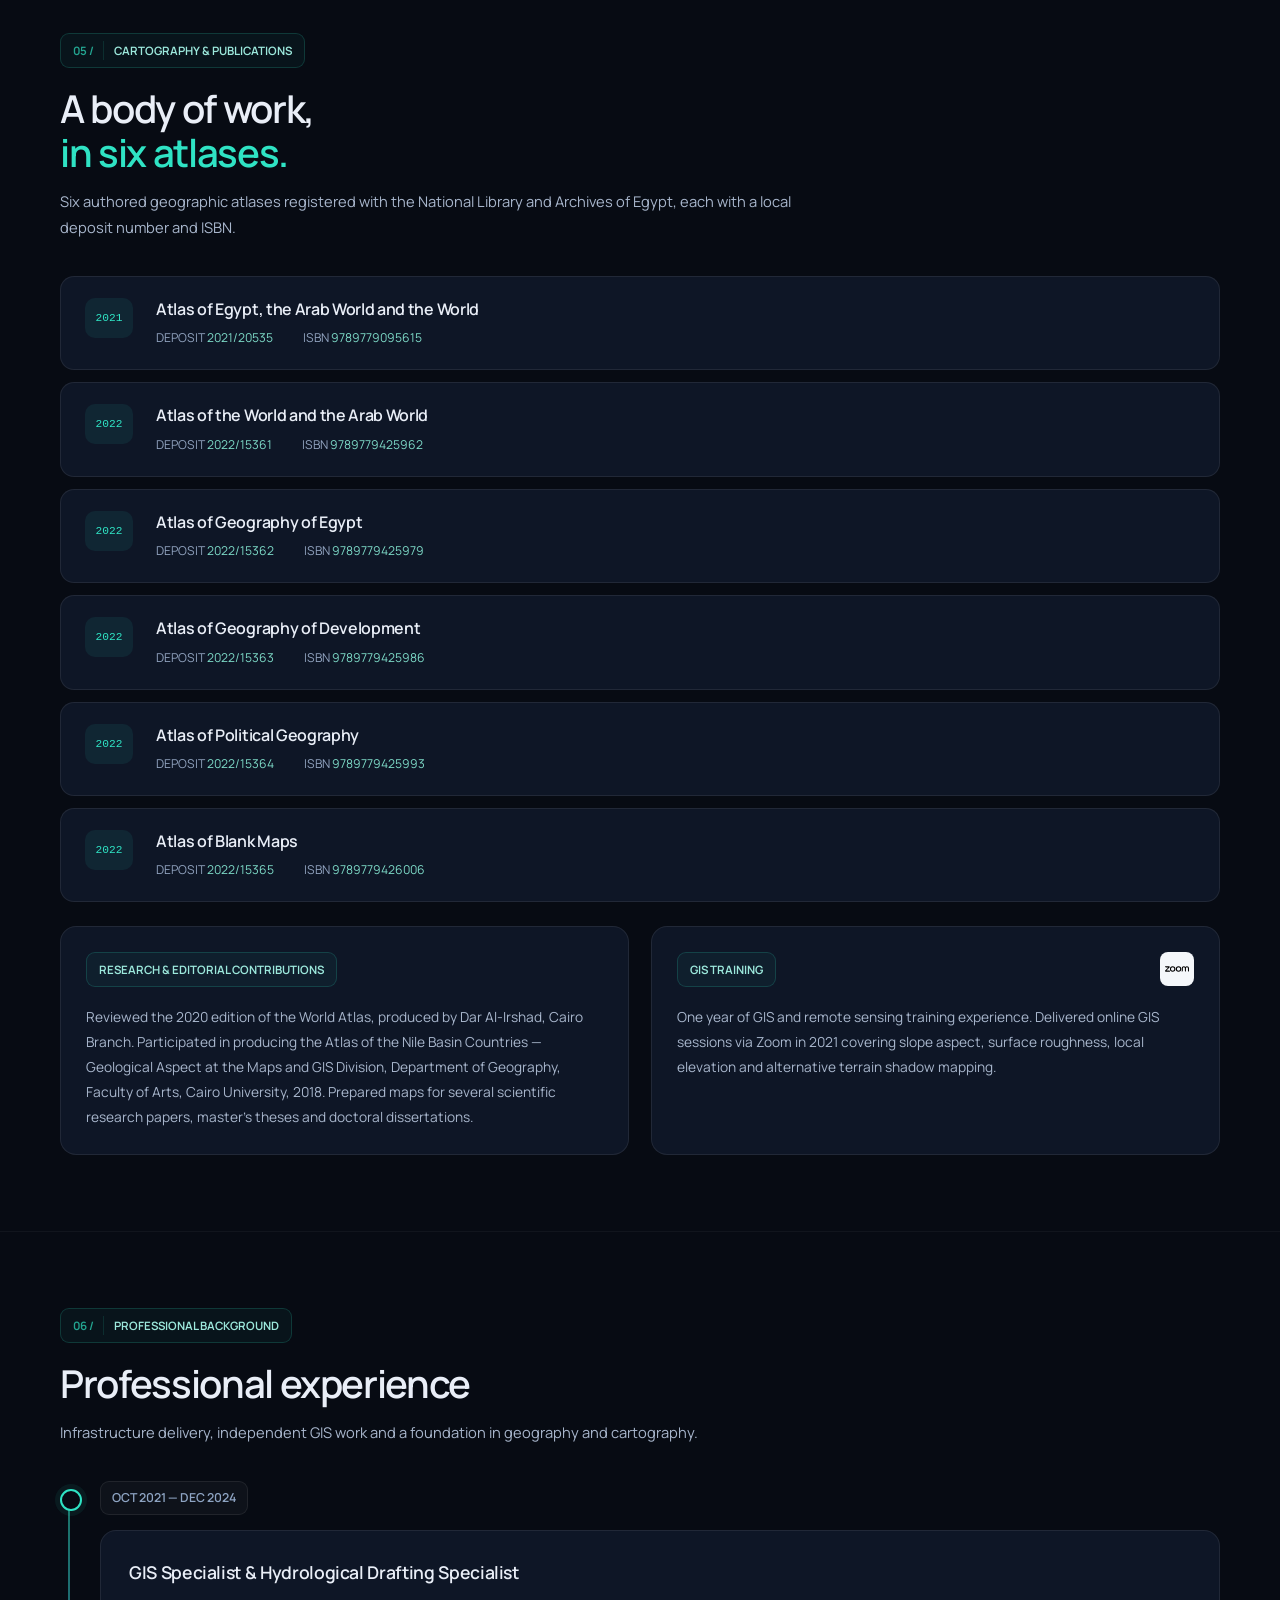
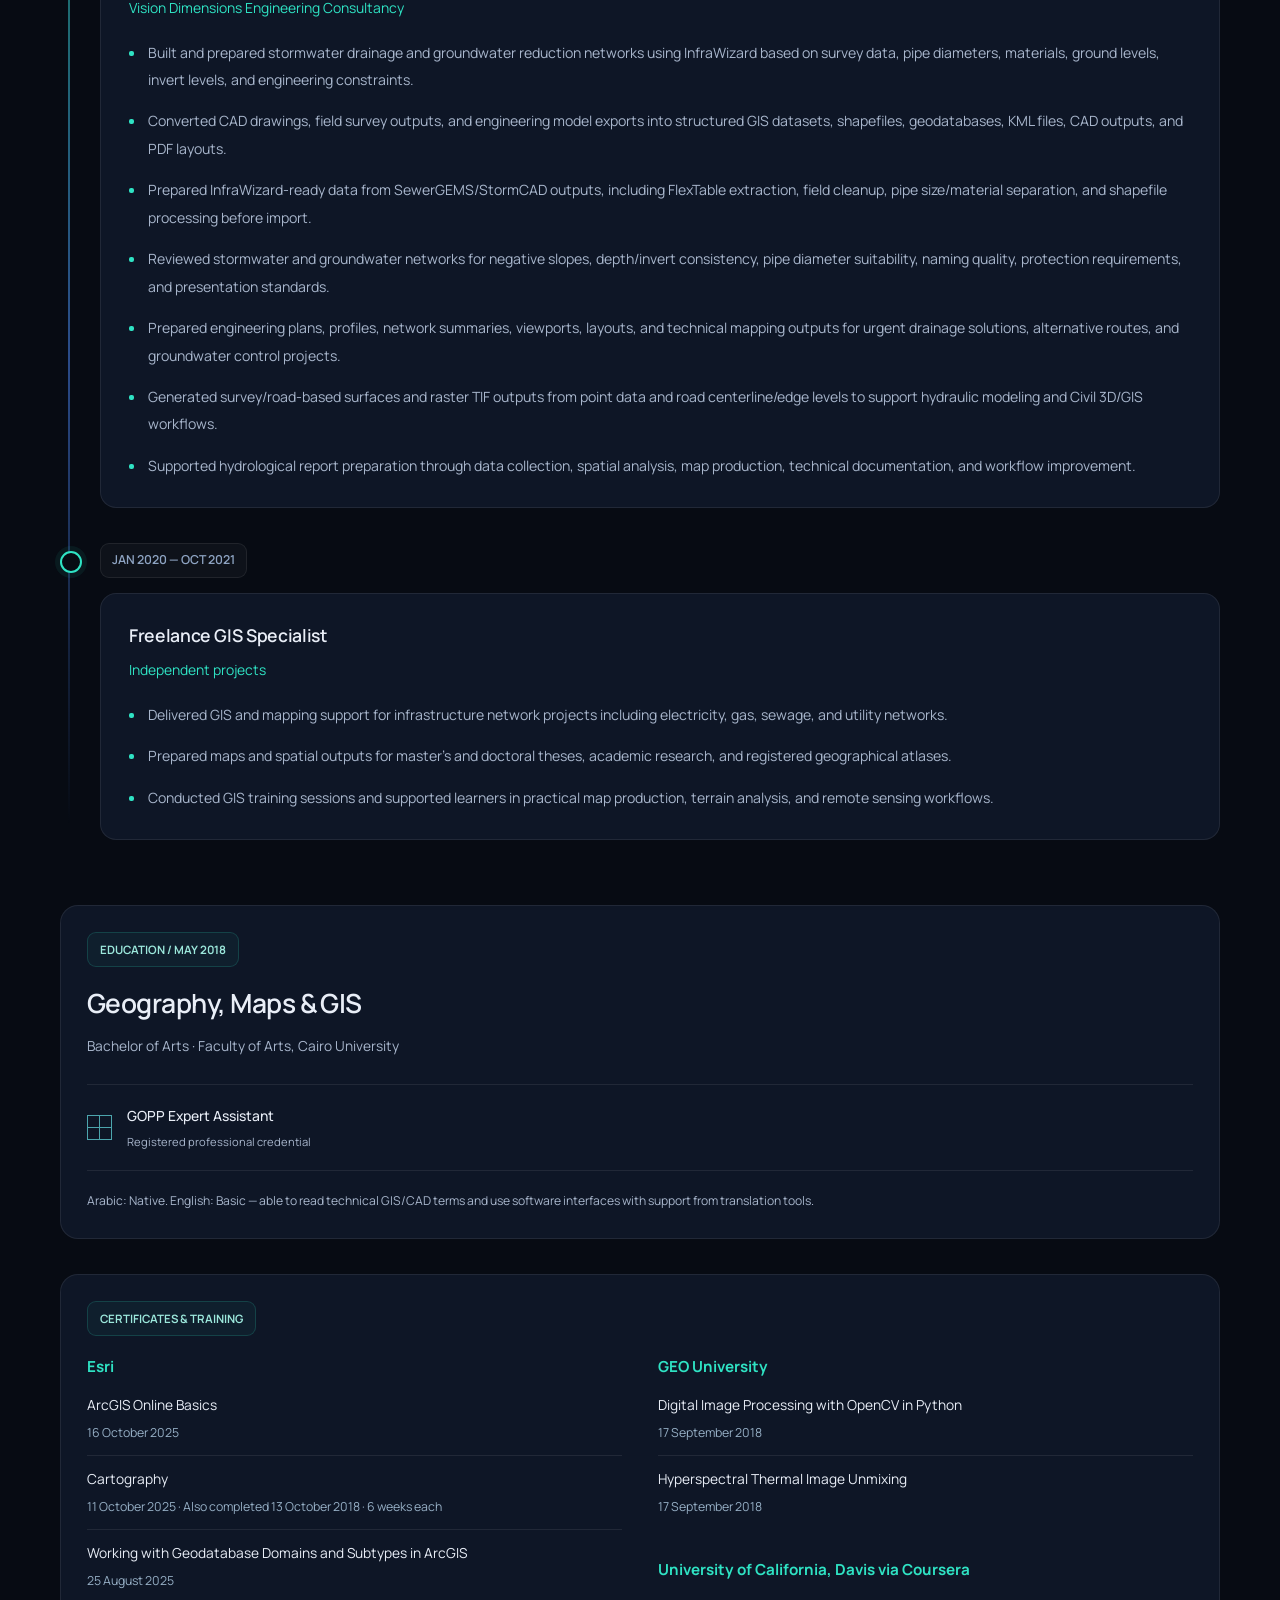
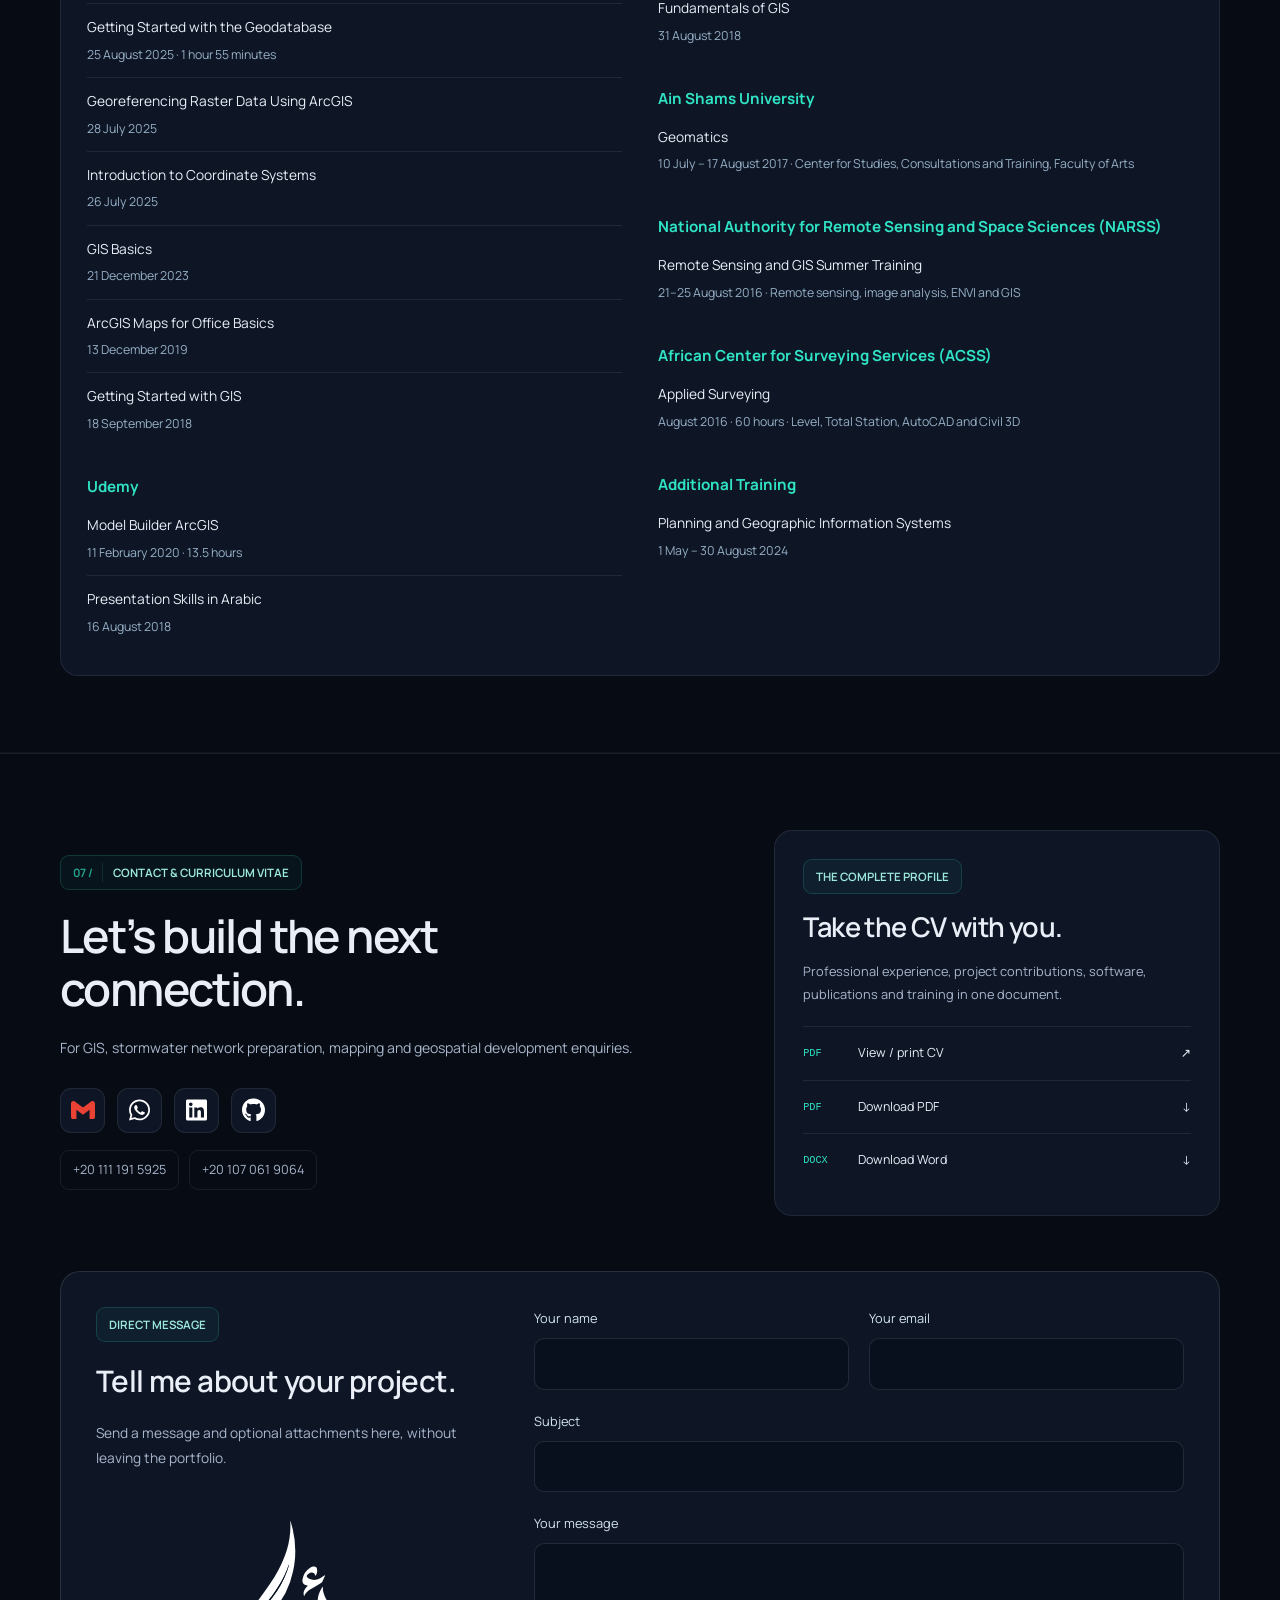
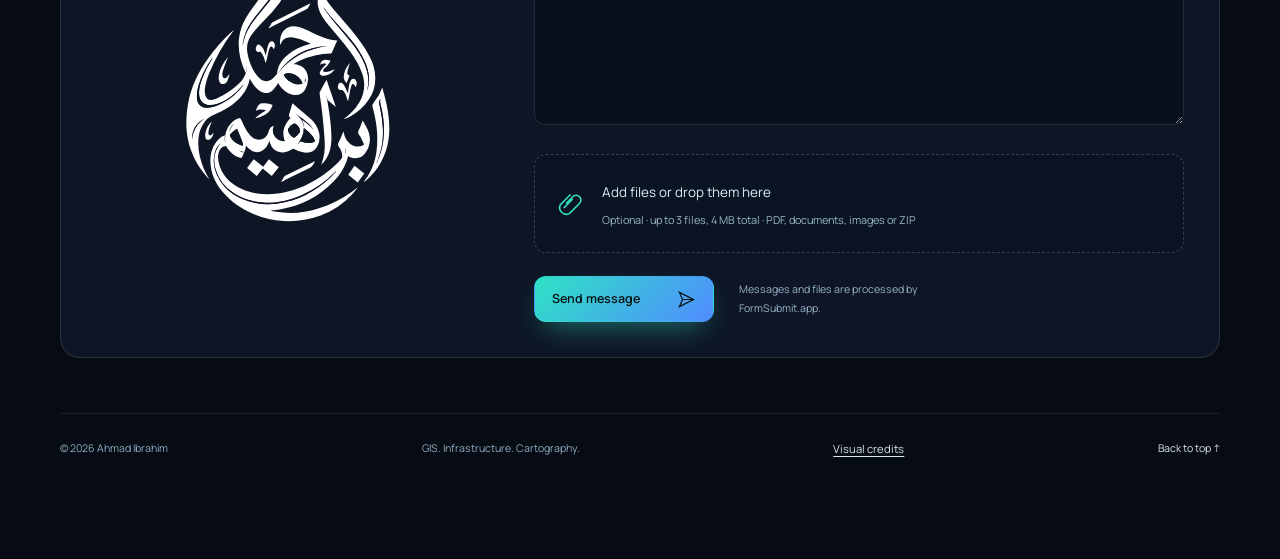
==== commit 1f825ba1: "Add owner-supplied curriculum atlas logo to portfolio project card" ====
--- a/index.html
+++ b/index.html
@@ -18,7 +18,7 @@
 <link rel="preconnect" href="https://fonts.gstatic.com" crossorigin>
 <link href="https://fonts.googleapis.com/css2?family=Cairo:wght@400;500;600;700;800&amp;family=Manrope:wght@400;500;600;700;800&amp;display=swap" rel="stylesheet">
 <link rel="stylesheet" href="styles.css?v=dark-gis-2">
-<script>try{const l=localStorage.getItem('portfolio-lang');document.documentElement.lang=l==='ar'?'ar':'en';document.documentElement.dir=l==='ar'?'rtl':'ltr';}catch{}</script><script src="portfolio-data.js?v=cv-workspace-4" defer></script><script src="app.js?v=official-logos-2026-5" defer></script>
+<script>try{const l=localStorage.getItem('portfolio-lang');document.documentElement.lang=l==='ar'?'ar':'en';document.documentElement.dir=l==='ar'?'rtl':'ltr';}catch{}</script><script src="portfolio-data.js?v=cv-workspace-4" defer></script><script src="app.js?v=curriculum-atlas-logo-2026-6" defer></script>
 <script type="application/ld+json">{"@context":"https://schema.org","@type":"Person","name":"Ahmad Ibrahim","alternateName":"Ahmad Ibrahim Tolba Khedr","jobTitle":"GIS & Stormwater Network Specialist | Hydrological Draftsman","url":"https://ahmadibrahim4geo.github.io/ahmadibrahim4geo/","email":"mailto:ahmadibrahim.geo@gmail.com","address":{"@type":"PostalAddress","addressLocality":"Giza","addressCountry":"Egypt"},"sameAs":["https://github.com/ahmadibrahim4geo","https://linkedin.com/in/ahmadibrahim4geo"],"knowsAbout":["Infrastructure GIS","Stormwater networks","Hydrological drafting","InfraWizard","ArcGIS","CAD-to-GIS","Cartography","Geospatial software development"]}</script>
 <script src="site-effects.js?v=reference-1" defer></script><script src="contact-config.js?v=dark-gis-3" defer></script><script src="contact.js?v=dark-gis-3" defer></script>
 <link rel="stylesheet" href="atlas-theme.css?v=cv-workspace-4">
